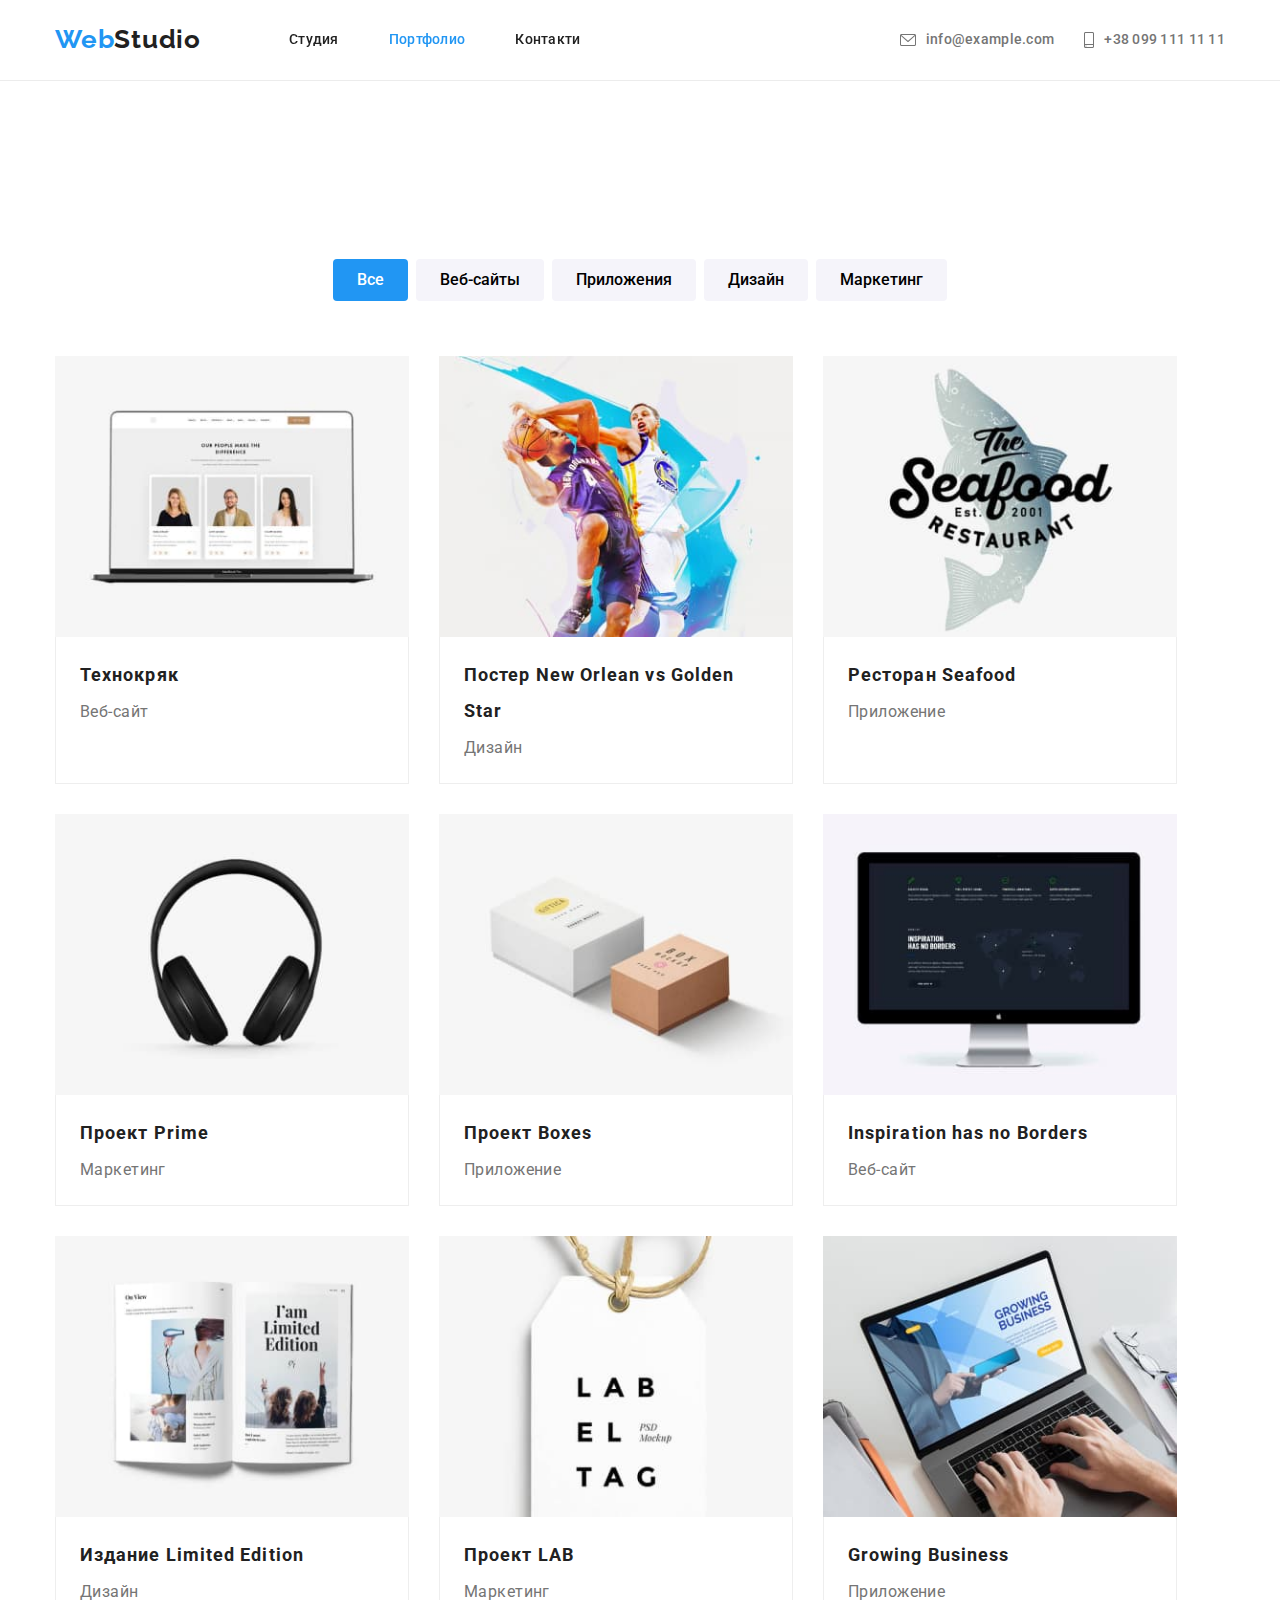
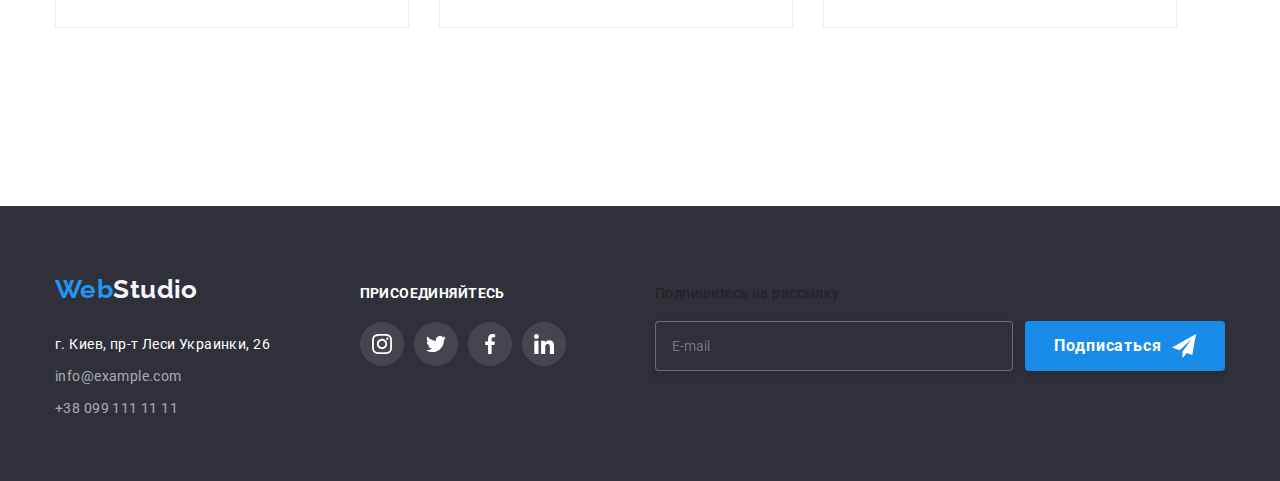
==== portfolio.html @ 640521a0 "ДЗ 8" ====
<!DOCTYPE html>
<html lang="ru">
  <head>
    <meta charset="UTF-8" />
    <meta http-equiv="X-UA-Compatible" content="IE=edge" />
    <meta
      name="viewport"
      content="width=device-width, initial-scale=1.0, maximum-scale=1, minimum-scale=1"
    />
    <link rel="stylesheet" href="./css/modern-normalize.css" />
    <link rel="preconnect" href="https://fonts.googleapis.com" />
    <link rel="preconnect" href="https://fonts.gstatic.com" crossorigin />
    <link
      href="https://fonts.googleapis.com/css2?family=Raleway:wght@700&family=Roboto:wght@400;500;700;900&display=swap"
      rel="stylesheet"
    />
    <link rel="stylesheet" href="./css/main.min.css" />
    <title>WebStudio</title>
  </head>
  <body>
    <header class="header">
      <div class="container">
        <a class="header__logo link" href="./index.html"
          >Web<span class="header__logo-s">Studio</span></a
        >
        <nav class="header__nav">
          <button class="header__btn" data-menu-button>
            <svg class="header__svg" width="40" height="40">
              <use
                class="header__svg-menu"
                href="./images/menu_40px.svg#menu"
              ></use>
              <use
                class="header__svg-close"
                href="./images/close_40px.svg#menu-close"
              ></use>
            </svg>
          </button>
          <div class="header-mobile" data-menu>
            <ul class="header-mobile__list list">
              <li class="header-mobile__item">
                <a class="header-mobile__link a link" href="./index.html"
                  >Студия</a
                >
              </li>
              <li class="header-mobile__item">
                <a
                  class="header-mobile__link a link current"
                  href="./portfolio.html"
                  >Портфолио</a
                >
              </li>
              <li class="header-mobile__item">
                <a class="header-mobile__link a link" href="#">Контакти</a>
              </li>
            </ul>
            <ul class="header-mobile-contact list">
              <li class="header-mobile-contact__tel a">
                <a href="tel:+380961111111"></a>+38 096 111 11 11
              </li>
              <li class="header-mobile-contact__mail a">
                <a href="mailto:info@devstudio.com"></a>info@devstudio.com
              </li>
            </ul>
            <ul class="header-mobile-social_list list">
              <li class="header-mobile-social__item">
                <a class="header-mobile-social__link a" href="">Instagram</a>
              </li>
              <li class="header-mobile-social__item">
                <a class="header-mobile-social__link a" href="">Twitter</a>
              </li>
              <li class="header-mobile-social__item">
                <a class="header-mobile-social__link a" href="">Facebook</a>
              </li>
              <li class="header-mobile-social__item">
                <a class="header-mobile-social__link a" href="">LinkedIn</a>
              </li>
            </ul>
          </div>
          <ul class="header__list list">
            <li>
              <a class="header__item link page-anim a" href="./index.html"
                >Студия</a
              >
            </li>
            <li>
              <a
                class="header__item link a page-anim current"
                href="./portfolio.html"
                >Портфолио</a
              >
            </li>
            <li>
              <a class="header__item link a page-anim" href="#">Контакти</a>
            </li>
          </ul>
        </nav>
        <ul class="header-contact list">
          <li class="header-contact__item">
            <svg class="header-contact__svg" width="16" height="12">
              <use href="./images/envelope.svg#mail"></use>
            </svg>
            <a
              class="header-contact__mail link a"
              href="mailto:info@example.com"
              >info@example.com</a
            >
          </li>
          <li class="header-contact__item">
            <svg class="header-contact__svg" width="10" height="16">
              <use href="./images/smartphone.svg#smart"></use>
            </svg>
            <a class="header-contact__tel link a" href="tel:+380991111111"
              >+38 099 111 11 11</a
            >
          </li>
        </ul>
      </div>
    </header>
    <main>
      <section class="hero">
        <div class="container">
          <div class="portfolio-btn">
            <h1 class="visually-hidden">Потфоліо</h1>
            <ul class="portfolio-btn__list list">
              <li class="portfolio-btn__item">
                <button type="button" class="portfolio-btn__btn current-port">
                  Все
                </button>
              </li>
              <li class="portfolio-btn__item">
                <button type="button" class="portfolio-btn__btn">
                  Веб-сайты
                </button>
              </li>
              <li class="portfolio-btn__item">
                <button type="button" class="portfolio-btn__btn">
                  Приложения
                </button>
              </li>
              <li class="portfolio-btn__item">
                <button type="button" class="portfolio-btn__btn">Дизайн</button>
              </li>
              <li class="portfolio-btn__item">
                <button type="button" class="portfolio-btn__btn">
                  Маркетинг
                </button>
              </li>
            </ul>
          </div>
          <div class="portfolio-card">
            <ul class="portfolio-card__list list">
              <li class="portfolio-card__item">
                <a class="portfolio-card__link a" href="#">
                  <div class="portfolio-card__overlay">
                    <img
                      src="./images/portfolio/img.jpg"
                      alt="Технокряк"
                      width="370"
                    />
                    <p class="portfolio-card__text">
                      Ресурс предлагает комплексные предложения с разным уровнем
                      функционала и сервисов. Все это позволит посетителю
                      получить исчерпывающие сведения о компании или частном
                      лице.
                    </p>
                  </div>
                  <div class="portfolio-card__div">
                    <h2 class="portfolio-card__title">Технокряк</h2>
                    <p class="portfolio-card__parag">Веб-сайт</p>
                  </div>
                </a>
              </li>
              <li class="portfolio-card__item">
                <a class="portfolio-card__link a" href="#">
                  <div class="portfolio-card__overlay">
                    <img
                      src="./images/portfolio/img1.jpg"
                      alt="Постер"
                      width="370"
                    />
                    <p class="portfolio-card__text">
                      Ресурс предлагает комплексные предложения с разным уровнем
                      функционала и сервисов. Все это позволит посетителю
                      получить исчерпывающие сведения о компании или частном
                      лице.
                    </p>
                  </div>
                  <div class="portfolio-card__div">
                    <h2 class="portfolio-card__title">
                      Постер New Orlean vs Golden Star
                    </h2>
                    <p class="portfolio-card__parag">Дизайн</p>
                  </div>
                </a>
              </li>
              <li class="portfolio-card__item">
                <a class="portfolio-card__link a" href="#">
                  <div class="portfolio-card__overlay">
                    <img
                      src="./images/portfolio/img2.jpg"
                      alt="Ресторан"
                      width="370"
                    />
                    <p class="portfolio-card__text">
                      Ресурс предлагает комплексные предложения с разным уровнем
                      функционала и сервисов. Все это позволит посетителю
                      получить исчерпывающие сведения о компании или частном
                      лице.
                    </p>
                  </div>
                  <div class="portfolio-card__div">
                    <h2 class="portfolio-card__title">Ресторан Seafood</h2>
                    <p class="portfolio-card__parag">Приложение</p>
                  </div>
                </a>
              </li>
              <li class="portfolio-card__item">
                <a class="portfolio-card__link a" href="#">
                  <div class="portfolio-card__overlay">
                    <img
                      src="./images/portfolio/img3.jpg"
                      alt="Prime"
                      width="370"
                    />
                    <p class="portfolio-card__text">
                      Ресурс предлагает комплексные предложения с разным уровнем
                      функционала и сервисов. Все это позволит посетителю
                      получить исчерпывающие сведения о компании или частном
                      лице.
                    </p>
                  </div>
                  <div class="portfolio-card__div">
                    <h2 class="portfolio-card__title">Проект Prime</h2>
                    <p class="portfolio-card__parag">Маркетинг</p>
                  </div>
                </a>
              </li>
              <li class="portfolio-card__item">
                <a class="portfolio-card__link a" href="#">
                  <div class="portfolio-card__overlay">
                    <img
                      src="./images/portfolio/img4.jpg"
                      alt="Boxes"
                      width="370"
                    />
                    <p class="portfolio-card__text">
                      Ресурс предлагает комплексные предложения с разным уровнем
                      функционала и сервисов. Все это позволит посетителю
                      получить исчерпывающие сведения о компании или частном
                      лице.
                    </p>
                  </div>
                  <div class="portfolio-card__div">
                    <h2 class="portfolio-card__title">Проект Boxes</h2>
                    <p class="portfolio-card__parag">Приложение</p>
                  </div>
                </a>
              </li>
              <li class="portfolio-card__item">
                <a class="portfolio-card__link a" href="#">
                  <div class="portfolio-card__overlay">
                    <img
                      src="./images/portfolio/img5.jpg"
                      alt="Inspiration"
                      width="370"
                    />
                    <p class="portfolio-card__text">
                      Ресурс предлагает комплексные предложения с разным уровнем
                      функционала и сервисов. Все это позволит посетителю
                      получить исчерпывающие сведения о компании или частном
                      лице.
                    </p>
                  </div>
                  <div class="portfolio-card__div">
                    <h2 class="portfolio-card__title">
                      Inspiration has no Borders
                    </h2>
                    <p class="portfolio-card__parag">Веб-сайт</p>
                  </div>
                </a>
              </li>
              <li class="portfolio-card__item">
                <a class="portfolio-card__link a" href="#">
                  <div class="portfolio-card__overlay">
                    <img
                      src="./images/portfolio/img6.jpg"
                      alt="Издание"
                      width="370"
                    />
                    <p class="portfolio-card__text">
                      Ресурс предлагает комплексные предложения с разным уровнем
                      функционала и сервисов. Все это позволит посетителю
                      получить исчерпывающие сведения о компании или частном
                      лице.
                    </p>
                  </div>
                  <div class="portfolio-card__div">
                    <h2 class="portfolio-card__title">
                      Издание Limited Edition
                    </h2>
                    <p class="portfolio-card__parag">Дизайн</p>
                  </div>
                </a>
              </li>
              <li class="portfolio-card__item">
                <a class="portfolio-card__link a" href="#">
                  <div class="portfolio-card__overlay">
                    <img
                      src="./images/portfolio/img7.jpg"
                      alt="LAB"
                      width="370"
                    />
                    <p class="portfolio-card__text">
                      Ресурс предлагает комплексные предложения с разным уровнем
                      функционала и сервисов. Все это позволит посетителю
                      получить исчерпывающие сведения о компании или частном
                      лице.
                    </p>
                  </div>
                  <div class="portfolio-card__div">
                    <h2 class="portfolio-card__title">Проект LAB</h2>
                    <p class="portfolio-card__parag">Маркетинг</p>
                  </div>
                </a>
              </li>
              <li class="portfolio-card__item">
                <a class="portfolio-card__link a" href="#">
                  <div class="portfolio-card__overlay">
                    <img
                      src="./images/portfolio/img8.jpg"
                      alt="Business"
                      width="370"
                    />
                    <p class="portfolio-card__text">
                      Ресурс предлагает комплексные предложения с разным уровнем
                      функционала и сервисов. Все это позволит посетителю
                      получить исчерпывающие сведения о компании или частном
                      лице.
                    </p>
                  </div>
                  <div class="portfolio-card__div">
                    <h2 class="portfolio-card__title">Growing Business</h2>
                    <p class="portfolio-card__parag">Приложение</p>
                  </div>
                </a>
              </li>
            </ul>
          </div>
        </div>
      </section>
    </main>
    <footer class="footer">
      <div class="container footer-con">
        <div class="footer__div">
          <a class="footer__logo link" href="#"
            >Web<span class="footer__logo-s">Studio</span></a
          >
          <address class="footer__address">
            <ul class="footer__list list">
              <li class="footer__item">
                <p class="footer__text">г. Киев, пр-т Леси Украинки, 26</p>
              </li>
              <li class="footer__item">
                <a class="footer__real link" href="mailto:info@example.com"
                  >info@example.com</a
                >
              </li>
              <li class="footer__item">
                <a class="footer__real link" href="tel:+380991111111"
                  >+38 099 111 11 11</a
                >
              </li>
            </ul>
          </address>
        </div>
        <div class="footer-div">
          <p class="footer-div__title">присоединяйтесь</p>
          <ul class="footer-div__list list">
            <li class="footer-div__item">
              <a class="footer-div__link" href="">
                <svg class="footer-svg" width="20" height="20">
                  <use href="./images/instagram.svg#instagram"></use>
                </svg>
              </a>
            </li>
            <li class="footer-div__item">
              <a class="footer-div__link" href="">
                <svg class="footer-div__svg" width="20" height="20">
                  <use href="./images/twitter.svg#twitter"></use>
                </svg>
              </a>
            </li>
            <li class="footer-div__item">
              <a class="footer-div__link" href="">
                <svg class="footer-div__svg" width="20" height="20">
                  <use href="./images/facebook.svg#facebook"></use>
                </svg>
              </a>
            </li>
            <li class="footer-div__item">
              <a class="footer-div__link" href="">
                <svg class="footer-div__svg" width="20" height="20">
                  <use href="./images/linkedin.svg#linkedin"></use>
                </svg>
              </a>
            </li>
          </ul>
        </div>
        <form class="footer-form">
          <p>Подпишитесь на рассылку</p>
          <div class="footer__form">
            <label class="footer-form__label">
              <input
                class="footer-form__input"
                type="email"
                placeholder="E-mail"
              />
            </label>
            <button type="submit" class="footer-form__btn">Подписаться</button>
          </div>
        </form>
      </div>
    </footer>
    <script src="./js/mobile-menu.js"></script>
  </body>
</html>
---- css/main.min.css ----
body{font-family:"Roboto",sans-serif;color:var(--general-color);font-size:14px;letter-spacing:.03em;padding:0px}img{display:block;max-width:100%;height:auto}p,h1,h2,h3,h4,h5,h6{margin:0}ul,ol{margin:0;padding-left:0}.container{padding-left:15px;padding-right:15px;margin:0 auto;box-sizing:border-box}@media screen and (min-width: 480px){.container{width:480px}}@media screen and (min-width: 768px){.container{width:768px}}@media screen and (min-width: 1200px){.container{width:1200px}}.link{text-decoration:none}.list{list-style-type:none}.a{text-decoration:none;color:var(--general-color)}.visually-hidden{position:absolute;width:1px;height:1px;margin:-1px;border:0;padding:0;white-space:nowrap;clip-path:inset(100%);clip:rect(0 0 0 0);overflow:hidden}.header{border-bottom:1px solid #ececec}.header .container{display:flex;align-items:center}.header__list{display:flex;font-weight:500;line-height:1.14;letter-spacing:.02em;margin-left:93px}@media screen and (min-width: 768px){.header__list{margin-left:88px}}.header__logo{font-family:"Raleway";font-style:normal;font-weight:700;font-size:26px;line-height:1.076;letter-spacing:.03em;color:var(--hover-color);padding:16px 0 16px 0}@media screen and (min-width: 480px){.header__logo{padding:16px 0 16px 0}}@media screen and (min-width: 768px){.header__logo{padding:24px 0px 25px 0;line-height:1.19}}.header__logo-s{color:var(--general-color)}.header__item{display:none;position:relative;font-weight:500;line-height:1.14;letter-spacing:.02em;padding:32px 0 32px 0;margin-right:50px;transition:color 250ms cubic-bezier(0.4, 0, 0.2, 1)}.header__item:hover{color:var(--hover-color)}.header__item:focus{color:var(--hover-color)}@media screen and (min-width: 768px){.header__item{display:inherit}}.current{color:var(--hover-color)}@media screen and (min-with: 768px){.current::before{content:"";height:4px;width:100%;background-color:var(--hover-color);border-radius:4px;position:absolute;bottom:-3px}}.page-anim::before{content:"";height:4px;width:100%;background-color:var(--hover-color);border-radius:4px;position:absolute;bottom:-3px;opacity:0;transition:opacity 250ms cubic-bezier(0.4, 0, 0.2, 1)}.page-anim::before:hover::before{opacity:1}.header-contact{display:flex;margin-left:auto;display:none}@media screen and (min-width: 768px){.header-contact{flex-wrap:wrap;flex-direction:column;display:inherit}}@media screen and (min-width: 1200px){.header-contact{flex-wrap:inherit;flex-direction:inherit}}.header-contact .header-contact__mail,.header-contact .header-contact__tel{font-weight:500;line-height:1.14;letter-spacing:.02em;color:var(--address-color);transition:color 250ms cubic-bezier(0.4, 0, 0.2, 1)}@media screen and (min-width: 768px){.header-contact .header-contact__mail,.header-contact .header-contact__tel{padding:5px 0 5px 0;margin-right:0}}@media screen and (min-width: 1200px){.header-contact .header-contact__mail,.header-contact .header-contact__tel{padding:32px 0 32px 0;margin-right:30px}}.header-contact__item{display:flex;align-items:center;justify-content:center}.header-contact__item .header-contact__svg{transition:fill 250ms cubic-bezier(0.4, 0, 0.2, 1);margin-right:10px;fill:#757575}.header-contact__item .header-contact__tel{margin-right:0}.header-contact__item:hover .header-contact__svg{fill:var(--hover-color)}.header-contact__item:hover .header-contact__tel{color:var(--hover-color)}.header-contact__item:hover .header-contact__mail{color:var(--hover-color)}.header__btn{display:none}.header__btn:hover .header__svg,.header__btn:focus .header__svg{fill:#2196f3}.header__btn .header__svg{fill:#000}.header__btn .header__svg-close{display:none}@media screen and (max-width: 480px),(max-width: 767px){.header__btn{display:inherit;width:40px;height:40px;margin:0;padding:0;margin-left:auto;border:none;background-color:rgba(0,0,0,0);position:absolute;top:10px;right:15px;z-index:1}}.header-mobile{position:fixed;top:0;left:0;opacity:0;width:100%;height:100%;pointer-events:none}.header__btn.is-open{z-index:2;position:fixed}.header__btn.is-open .header__svg-menu{display:none}.header__btn.is-open .header__svg-close{display:inherit;position:absolute;top:0;right:0}.header-mobile.is-open{width:100%;max-height:100%;background-color:#fff;opacity:1;pointer-events:all;z-index:1}.header-mobile__list{margin:48px 0 0 40px}.header-mobile__item{margin-bottom:32px}.header-mobile__link{font-weight:500;font-size:40px;line-height:47px;text-align:center;letter-spacing:.02em}.header-mobile__link:hover{color:#2196f3}.header-mobile-contact{margin-top:302px;font-weight:500;font-size:34px;line-height:40px;letter-spacing:.02em;margin-left:40px}.header-mobile-contact__tel{margin-bottom:32px;color:#2196f3}.header-mobile-contact__mail{font-size:24px;line-height:28px;letter-spacing:.02em;color:#757575}.header-mobile-social_list{display:flex;flex-wrap:wrap;margin:64px 0 48px 40px}.header-mobile-social_list .header-mobile-social__item{font-size:18px;line-height:1.22;letter-spacing:.02em}.header-mobile-social_list .header-mobile-social__item:last-child .header-mobile-social__link:after{border:none}.header-mobile-social__link{color:#2196f3;margin-right:10px;padding:10px 0 10px 0}.header-mobile-social__link:after{content:"";height:22px;margin-left:10px;border:1px solid rgba(33,33,33,.2);transform:rotate(90deg)}.hero{background:var(--work-color)}@media screen and (min-width: 768px){.hero{padding:118px 0px}}@media screen and (min-width: 1200px){.hero{max-width:1600px}}.hero-sec{margin-bottom:60px;max-width:480px;height:400px;text-align:center;background-position:center;background-size:cover;background-repeat:no-repeat;margin-left:auto;margin-right:auto;background-image:linear-gradient(to right, rgba(47, 48, 58, 0.4), rgba(47, 48, 58, 0.4)),url("../images/Header_mobile.jpg")}@media screen and (min-width: 480px){.hero-sec{background-image:linear-gradient(to right, rgba(47, 48, 58, 0.4), rgba(47, 48, 58, 0.4)),url("../images/Header_mobile.jpg");max-width:480px}}@media screen and (min-width: 768px){.hero-sec{background-image:linear-gradient(to right, rgba(47, 48, 58, 0.4), rgba(47, 48, 58, 0.4)),url("../images/Header_table.jpg");max-width:768px}}@media screen and (min-width: 1200px){.hero-sec{max-width:1600px;height:600px;background-image:linear-gradient(to right, rgba(47, 48, 58, 0.4), rgba(47, 48, 58, 0.4)),url(../../images/ImgOverlay.jpg)}}@media screen and (min-width: 1200px)and (min-device-pixel-ratio: 2),screen and (min-width: 1200px)and (-webkit-min-device-pixel-ratio: 2),screen and (min-width: 1200px)and (min-resolution: 192dpi),screen and (min-width: 1200px)and (min-resolution: 2dppx){.hero-sec{background-image:linear-gradient(to right, rgba(47, 48, 58, 0.4), rgba(47, 48, 58, 0.4)),url(../../images/hero-img-desktop@2x.jpg)}}.hero-three{padding-top:0}.hero__title{padding-top:118px;margin-bottom:30px;margin-left:auto;margin-right:auto;color:#fff;font-weight:900;font-size:26px;line-height:1.61;text-transform:uppercase;letter-spacing:.06em;text-align:center}@media screen and (min-width: 768px){.hero__title{width:360px}}@media screen and (min-width: 1200px){.hero__title{width:696px;font-size:44px;line-height:1.36}}.hero__btn{background:var(--hover-color);box-shadow:0px 4px 4px rgba(0,0,0,.15);border-radius:4px;color:var(--background-color);cursor:pointer;font-family:inherit;font-weight:700;font-size:16px;line-height:1.87;letter-spacing:.06em;box-shadow:0px 4px 4px rgba(0,0,0,.15);border-radius:4px;padding:10px 32px;border-color:rgba(0,0,0,0);transition:background-color 250ms cubic-bezier(0.4, 0, 0.2, 1)}.hero__btn:hover{background-color:var(--main-btn-backgroung-color)}.hero__btn:focus{background-color:var(--main-btn-backgroung-color)}.benefits{margin-bottom:60px}.benefits__list{display:flex;flex-wrap:wrap;gap:30px}@media screen and (min-width: 1200px){.benefits__list{flex-wrap:nowrap}}.benefits__list .benefits__svg{background-color:#f5f4fa;display:flex;justify-content:center;align-items:center;height:120px;margin-bottom:30px}.benefits__list .benefits__title{color:var(--general-color);font-weight:700;font-size:14px;line-height:1.14;text-transform:uppercase;margin-bottom:10px}.benefits__list .benefits__text{line-height:1.71;color:var(--address-color)}@media screen and (min-width: 768px){.benefits__item{width:calc((100% - 30px)/2)}}.team-back{background:var(--background-color);padding-bottom:60px}.team__title{font-weight:700;font-size:36px;line-height:1.16;padding-top:60px;margin-bottom:30px;text-align:center}.team__list{display:flex;flex-wrap:wrap;gap:30px}@media screen and (min-width: 1200px){.team__list{flex-wrap:nowrap}}.team__item{width:100%;background-color:var(--work-color);box-shadow:0px 1px 3px rgba(0,0,0,.12),0px 1px 1px rgba(0,0,0,.14),0px 2px 1px rgba(0,0,0,.2);border-radius:0px 0px 4px 4px}.team__item img{width:450px}@media screen and (min-width: 768px){.team__item{width:calc((100% - 30px)/2)}.team__item img{width:354px}}@media screen and (min-width: 1200px){.team__item img{width:270px}}.team-div__title{font-weight:500;font-size:16px;line-height:1.18;color:var(--general-color);margin-bottom:10px;text-align:center;padding-top:20px}.team-div__text{font-size:16px;line-height:1.18;color:var(--address-color);text-align:center}.team-div__social{display:flex;justify-content:center;margin-top:16px;padding-bottom:24px}.team-div__link{width:44px;height:44px;border-radius:50%;display:flex;align-items:center;justify-content:center;transition:background-color 250ms cubic-bezier(0.4, 0, 0.2, 1)}.team-div__link:hover{background-color:var(--hover-color)}.team-div__link:focus{background-color:var(--hover-color)}.team__item:last-child{margin-bottom:0}.team-div__svg{transition:fill 250ms cubic-bezier(0.4, 0, 0.2, 1);fill:#afb1b8}.team-div__link:hover .team-div__svg,.team-div__link:focus .team-div__svg{fill:var(--work-color)}.clients__title{font-weight:700;font-size:36px;line-height:1.16;margin-bottom:30px;text-align:center;margin-top:60px}.client__list{display:flex;flex-wrap:wrap;gap:30px;justify-content:center;margin-bottom:60px}@media screen and (min-width: 1200px){.client__list{flex-wrap:nowrap;width:1170px;margin:0 auto;margin-bottom:94px}}.clients__link{height:100%;border:1px solid #afb1b8;box-sizing:border-box;border-radius:4px;display:flex;justify-content:center;align-items:center;transition:border-color 250ms cubic-bezier(0.4, 0, 0.2, 1)}.clients__link:hover{border-color:var(--hover-color)}.clients__item{height:92px;width:calc((100% - 60px)/2)}@media screen and (min-width: 480px){.clients__item{width:calc((100% - 60px)/2)}}@media screen and (min-width: 768px){.clients__item{width:calc((100% - 90px)/3)}}.clients__svg{align-content:center;max-width:106px;max-height:60px;transition:fill 250ms cubic-bezier(0.4, 0, 0.2, 1);fill:#afb1b8}.clients__link:hover .clients__svg{fill:var(--hover-color)}.footer{background:var(--main-background-color);padding:60px 0 0 0}.footer-con{display:flex;flex-wrap:wrap;flex-direction:column;justify-content:center;align-items:center}@media screen and (min-width: 768px){.footer-con{flex-direction:row;justify-content:space-around}}@media screen and (min-width: 1200px){.footer-con{justify-content:space-between;align-items:baseline}}.footer__div{text-align:center}@media screen and (min-width: 1200px){.footer__div{text-align:start}}.footer__logo{font-family:"Raleway";font-weight:700;font-size:26px;line-height:1.82;color:var(--hover-color)}.footer__logo .footer__logo-s{color:var(--background-color)}.footer-div__list{display:flex;margin-bottom:60px;justify-content:center}.footer-div__item+.footer-div__item{margin-left:10px}.footer-div__link{width:44px;height:44px;background-color:rgba(255,255,255,.1);border-radius:50%;display:flex;justify-content:center;align-items:center;fill:#fff;transition:background-color 250ms cubic-bezier(0.4, 0, 0.2, 1)}.footer-div__link:hover{background-color:var(--hover-color)}.footer-div__link:focus{background-color:var(--hover-color)}.footer-div__title{font-family:inherit;font-style:normal;font-weight:700;line-height:1.14;text-transform:uppercase;color:var(--work-color);margin-bottom:20px;text-align:center}@media screen and (min-width: 1200px){.footer-div__title{text-align:start}}.footer__address{margin-top:20px}.footer__list{margin-bottom:60px}@media screen and (min-width: 768px){.footer__list{text-align:center}}@media screen and (min-width: 1200px){.footer__list{text-align:start}}.footer__item{margin-bottom:8px}.footer__item:last-child{margin-bottom:0}.footer__text{font-style:normal;line-height:1.71;color:var(--work-color)}.footer__real{font-style:normal;line-height:1.71;color:rgba(255,255,255,.6)}.footer__form{display:flex;flex-direction:column;text-align:center;align-items:center}@media screen and (min-width: 480px){.footer__form{margin-bottom:60px}}@media screen and (min-width: 768px){.footer__form{width:450px}}@media screen and (min-width: 1200px){.footer__form{width:570px;display:flex;margin-left:auto;flex-direction:row}}.footer__title{font-weight:700;font-size:14px;line-height:16px;letter-spacing:.03em;text-transform:uppercase;color:#fff;text-align:center}@media screen and (min-width: 1200px){.footer__title{text-align:start}}.footer-form__input{width:100%;height:50px;border:1px solid rgba(255,255,255,.3);filter:drop-shadow(0px 4px 4px rgba(0, 0, 0, 0.15));border-radius:4px;margin-top:20px;background-color:var(--main-background-color);padding-left:16px;color:var(--work-color);margin-bottom:20px}@media screen and (min-width: 480px){.footer-form__input{width:450px}}@media screen and (min-width: 768px){.footer-form__input{width:450px}}@media screen and (min-width: 1200px){.footer-form__input{width:358px;margin-right:12px}}.footer-form__btn{box-shadow:0px 4px 4px rgba(0,0,0,.15);width:200px;height:50px;font-family:inherit;font-style:normal;background-color:var(--main-btn-backgroung-color);color:var(--work-color);font-weight:700;font-size:16px;line-height:1.88;align-items:center;letter-spacing:.06em;border-radius:4px;border-color:rgba(0,0,0,0);cursor:pointer;display:flex;align-items:center;justify-content:center}.footer-form__btn::after{content:"";float:right;width:24px;height:24px;background-image:url(../images/icon-send.svg);margin-left:10px}.portfolio-btn__list{display:flex;flex-wrap:wrap}@media screen and (min-width: 768px){.portfolio-btn__list{justify-content:center}}.portfolio-btn{margin-top:60px}.portfolio-btn__item{margin-right:8px;margin-bottom:15px}.portfolio-btn__item:last-child{margin:0}.portfolio-btn__btn{font-family:inherit;font-style:normal;font-weight:500;font-size:16px;line-height:1.6;text-align:center;background-color:var(--background-color);cursor:pointer;padding:6px 22px;border-radius:4px;border-color:rgba(0,0,0,0);transition:background-color 250ms cubic-bezier(0.4, 0, 0.2, 1),color 250ms cubic-bezier(0.4, 0, 0.2, 1),box-shadow 250ms cubic-bezier(0.4, 0, 0.2, 1)}.portfolio-btn__btn:hover{background-color:var(--hover-color);color:var(--background-color);box-shadow:0px 3px 1px rgba(0,0,0,.1),0px 1px 2px rgba(0,0,0,.08),0px 2px 2px rgba(0,0,0,.12)}.portfolio-btn__btn:focus{background-color:var(--hover-color);color:var(--background-color);box-shadow:0px 3px 1px rgba(0,0,0,.1),0px 1px 2px rgba(0,0,0,.08),0px 2px 2px rgba(0,0,0,.12)}.current-port{background:var(--hover-color);color:var(--work-color)}.portfolio-card__list{display:flex;flex-wrap:wrap;flex-grow:1;gap:30px;margin-top:40px;margin-bottom:60px}.portfolio-card__item:hover .portfolio-card__text{transform:translateY(0)}.portfolio-card__div{border-left:1px solid #eee;border-bottom:1px solid #eee;border-right:1px solid #eee;padding:20px 24px;display:flex;flex-direction:column;flex-grow:1}@media screen and (min-width: 768px){.portfolio-card__div{width:354px}}.portfolio-card__link{display:flex;flex-direction:column;height:100%;transition-property:box-shadow;transition-duration:250ms;transition-timing-function:cubic-bezier(0.4, 0, 0.2, 1)}.portfolio-card__link:hover{box-shadow:0px 1px 1px rgba(0,0,0,.12),0px 4px 4px rgba(0,0,0,.06),1px 4px 6px rgba(0,0,0,.16)}.portfolio-card__title{font-weight:700;font-size:18px;line-height:2;letter-spacing:.06em;margin-bottom:4px}.portfolio-card__parag{font-weight:400;font-size:16px;line-height:1.87;color:var(--address-color)}.portfolio-card__overlay{position:relative;overflow:hidden;width:450px}.portfolio-card__overlay img{width:450px}@media screen and (min-width: 768px){.portfolio-card__overlay{width:354px}}.portfolio-card__text{position:absolute;bottom:-1px;left:0;background-color:rgba(33,150,243,.9);transition-property:transform;transition-duration:250ms;transition-timing-function:cubic-bezier(0.4, 0, 0.2, 1);transform:translateY(100%);width:100%;height:100%;padding:63px 24px;font-weight:400;font-size:18px;line-height:1.56;letter-spacing:.03em;color:#fff}:root{--general-color: #212121;--work-color: #ffffff;--hover-color: #2196f3;--background-color: #f5f4fa;--address-color: #757575;--main-background-color: #2f303a;--main-btn-backgroung-color: #188ce8;--typical-margin: 30px}.backdrop{position:fixed;top:0;left:0;width:100%;height:100%;background-color:rgba(0,0,0,.2);opacity:1;transition:opacity 250ms cubic-bezier(0.4, 0, 0.2, 1);z-index:1}.backdrop.is-hidden{opacity:0;pointer-events:none}.modal{position:absolute;top:50%;left:50%;width:450px;height:609px;background-color:var(--work-color);transform:translate(-50%, -50%);box-shadow:0px 1px 3px rgba(0,0,0,.12),0px 1px 1px rgba(0,0,0,.14),0px 2px 1px rgba(0,0,0,.2);border-radius:4px;padding:40px}.modal .modal__btn{position:absolute;display:flex;justify-content:center;align-items:center;top:8px;right:8px;width:30px;height:30px;border:1px solid rgba(0,0,0,.1);border-radius:50%;background-color:var(--work-color);cursor:pointer}.modal-form{display:flex;flex-direction:column;text-align:initial;margin:0 auto}.modal-form .modal-form__title{font-weight:700;font-size:20px;line-height:23px;text-align:center;letter-spacing:.03em;margin-bottom:12px;color:#212121}.modal-form .modal-form__field{position:relative;display:flex;flex-direction:column-reverse;margin-bottom:10px}.modal-form .modal-form__label{margin-bottom:4px;font-weight:400;font-size:12px;line-height:1.16;letter-spacing:.01em;color:#757575}.modal-form__input{border:1px solid rgba(33,33,33,.2);box-sizing:border-box;border-radius:4px;height:40px;padding-left:42px;transition:border 250ms cubic-bezier(0.4, 0, 0.2, 1)}.modal-form__input:focus{border-color:#188ce8;outline:none}.modal-form__input:focus~.modal-form__svg{fill:var(--hover-color)}.modal-form__textarea{resize:none;border:1px solid rgba(33,33,33,.2);box-sizing:border-box;border-radius:4px;width:100%;height:120px;padding:12px 16px;margin-top:4px;transition:border 250ms cubic-bezier(0.4, 0, 0.2, 1)}.modal-form__textarea:focus{border-color:#188ce8;outline:none}.modal-form__comment{font-weight:400;font-size:12px;line-height:1.16;letter-spacing:.01em;color:#757575}.modal-form__label textarea::placeholder{font-weight:400;font-size:12px;line-height:1.16;letter-spacing:.01em;color:var(--address-color);padding:12px 16px}.modal-checkbox{position:relative;font-weight:400;font-size:14px;line-height:1.71;letter-spacing:.03em;color:#757575;margin-top:20px;margin-bottom:30px;display:flex;justify-content:center;align-items:center}.modal-checkbox input[type=checkbox]{margin-right:7px}.modal-form__btn{background:var(--hover-color);border-radius:4px;color:var(--background-color);cursor:pointer;font-family:inherit;font-style:normal;font-weight:700;font-size:16px;line-height:1.87;letter-spacing:.06em;border-color:rgba(0,0,0,0);width:200px;height:50px;margin-right:auto;margin-left:auto;transition:background-color 250ms cubic-bezier(0.4, 0, 0.2, 1),box-shadow 250ms cubic-bezier(0.4, 0, 0.2, 1)}.modal-form__btn:hover{background-color:#188ce8;box-shadow:0px 4px 4px rgba(0,0,0,.15)}.modal-form__btn:focus{background-color:#188ce8;box-shadow:0px 4px 4px rgba(0,0,0,.15)}.modal-form__svg{position:absolute;top:50%;left:12px;transition:fill 250ms cubic-bezier(0.4, 0, 0.2, 1)}.modal-checkbox__svg{position:absolute;top:50%;left:1px;opacity:1;width:16px;height:15px;transform:translateY(-50%)}.modal-checkbox__label{font-weight:400;font-size:12px;line-height:14px;margin-left:24px;text-align:center}.modal-checkbox__label .modal-checkbox__checkbox{appearance:none;position:absolute}.modal-checkbox__label .modal-checkbox__license{color:#2196f3}.modal-checkbox__label .modal-checkbox__svgcheck{position:absolute;opacity:0}.modal__btn-close{fill:#000;transition:fill 250ms cubic-bezier(0.4, 0, 0.2, 1)}.modal__btn:hover .modal__btn-close{fill:var(--hover-color)}.modal-checkbox__checkbox:checked~.checkbox-svg{position:absolute;opacity:0}.modal-checkbox__checkbox:checked~.modal-checkbox__svgcheck{position:absolute;top:50%;left:1px;opacity:1;width:16px;height:15px;transform:translateY(-50%)}.work{display:none}@media screen and (min-width: 1200px){.work{display:initial}}.work__title{font-weight:700;font-size:36px;line-height:1.16;text-align:center;margin-bottom:50px}.work__list{display:flex;margin-bottom:94px}.work__item{position:relative;margin-right:var(--typical-margin)}.work__item:last-child{margin-right:0}.work__text{position:absolute;bottom:0;left:0;width:370px;height:70px;background-color:rgba(47,48,58,.8);color:var(--work-color);display:flex;justify-content:center;align-items:center;font-weight:700;line-height:1.14;text-transform:uppercase}/*# sourceMappingURL=main.min.css.map */
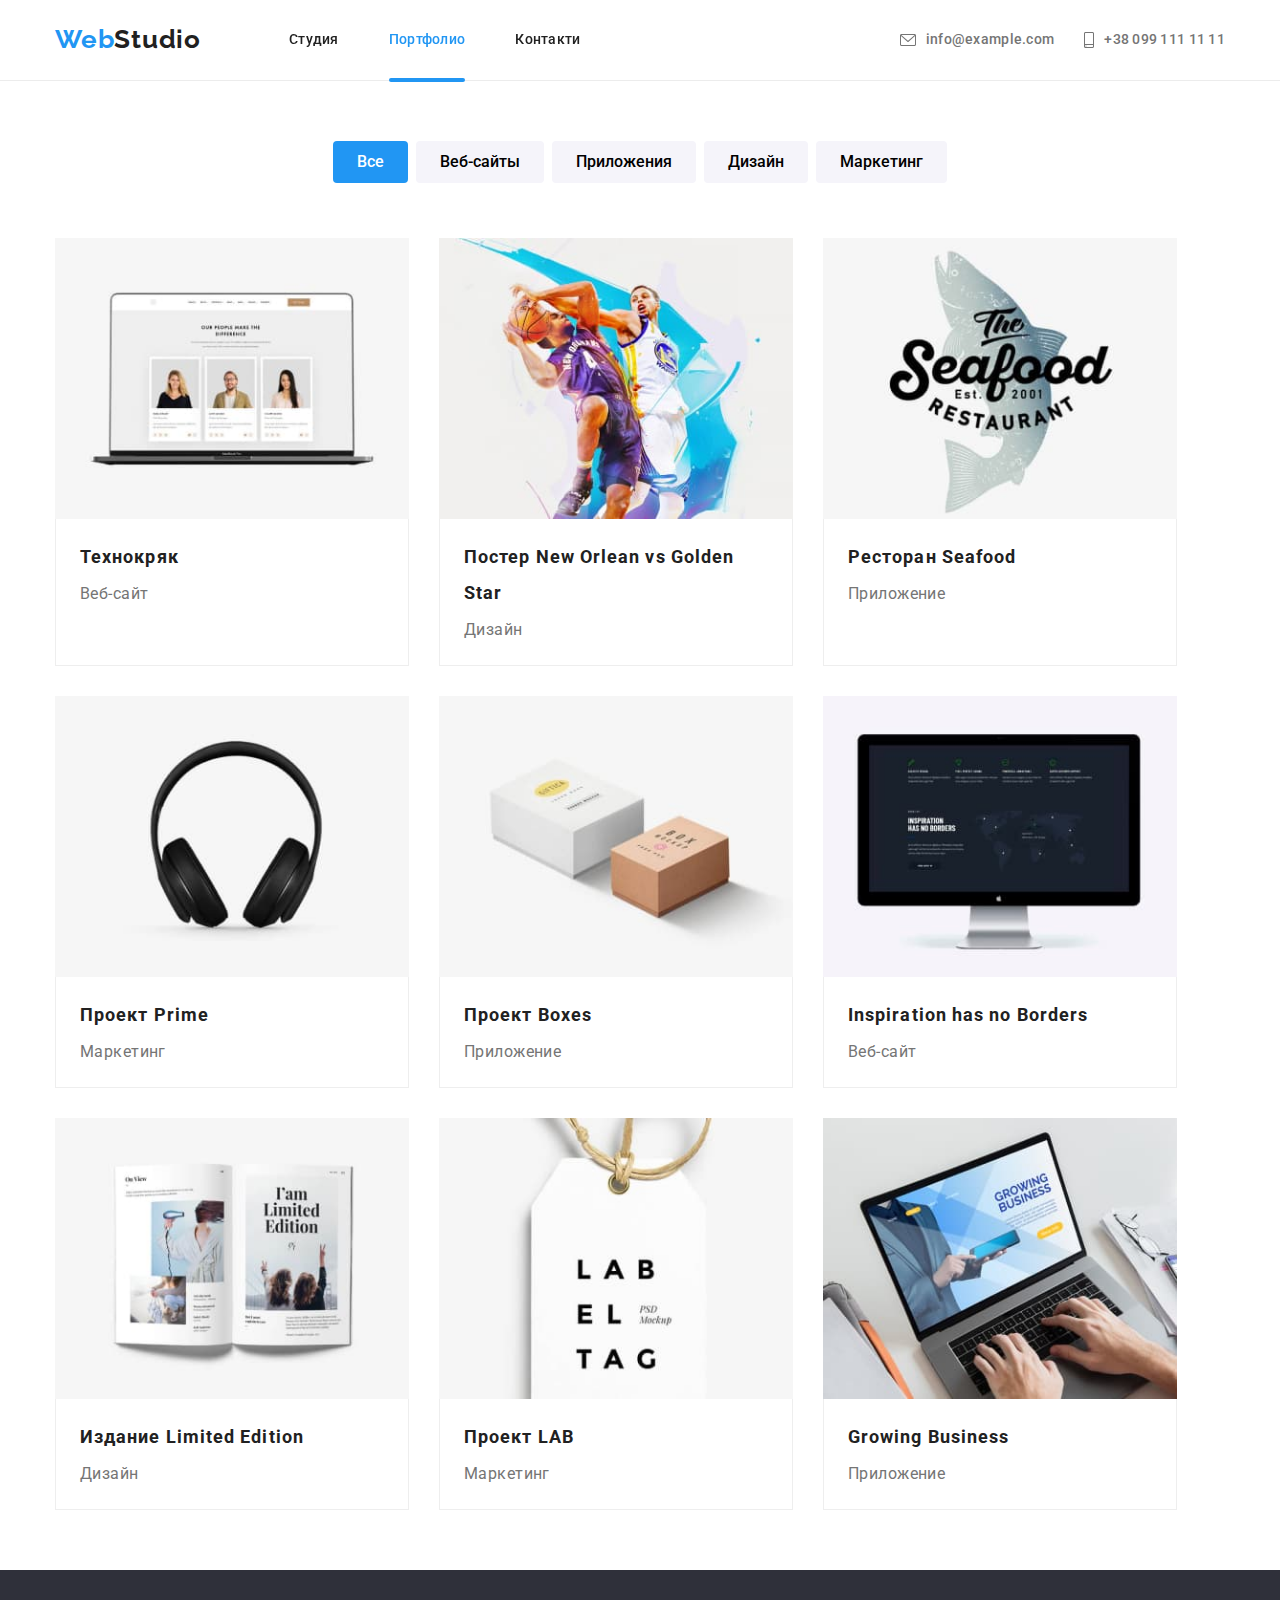
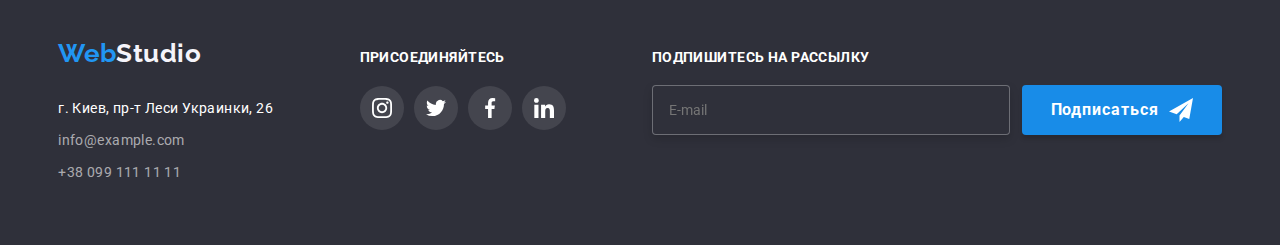
==== commit cfe04620: "commit" ====
--- a/portfolio.html
+++ b/portfolio.html
@@ -85,7 +85,7 @@
             </li>
             <li>
               <a
-                class="header__item link a page-anim current"
+                class="header__item link a current"
                 href="./portfolio.html"
                 >Портфолио</a
               >
@@ -408,7 +408,7 @@
           </ul>
         </div>
         <form class="footer-form">
-          <p>Подпишитесь на рассылку</p>
+          <p class="footer__title">Подпишитесь на рассылку</p>
           <div class="footer__form">
             <label class="footer-form__label">
               <input
--- a/css/main.min.css
+++ b/css/main.min.css
@@ -1 +1 @@
-body{font-family:"Roboto",sans-serif;color:var(--general-color);font-size:14px;letter-spacing:.03em;padding:0px}img{display:block;max-width:100%;height:auto}p,h1,h2,h3,h4,h5,h6{margin:0}ul,ol{margin:0;padding-left:0}.container{padding-left:15px;padding-right:15px;margin:0 auto;box-sizing:border-box}@media screen and (min-width: 480px){.container{width:480px}}@media screen and (min-width: 768px){.container{width:768px}}@media screen and (min-width: 1200px){.container{width:1200px}}.link{text-decoration:none}.list{list-style-type:none}.a{text-decoration:none;color:var(--general-color)}.visually-hidden{position:absolute;width:1px;height:1px;margin:-1px;border:0;padding:0;white-space:nowrap;clip-path:inset(100%);clip:rect(0 0 0 0);overflow:hidden}.header{border-bottom:1px solid #ececec}.header .container{display:flex;align-items:center}.header__list{display:flex;font-weight:500;line-height:1.14;letter-spacing:.02em;margin-left:93px}@media screen and (min-width: 768px){.header__list{margin-left:88px}}.header__logo{font-family:"Raleway";font-style:normal;font-weight:700;font-size:26px;line-height:1.076;letter-spacing:.03em;color:var(--hover-color);padding:16px 0 16px 0}@media screen and (min-width: 480px){.header__logo{padding:16px 0 16px 0}}@media screen and (min-width: 768px){.header__logo{padding:24px 0px 25px 0;line-height:1.19}}.header__logo-s{color:var(--general-color)}.header__item{display:none;position:relative;font-weight:500;line-height:1.14;letter-spacing:.02em;padding:32px 0 32px 0;margin-right:50px;transition:color 250ms cubic-bezier(0.4, 0, 0.2, 1)}.header__item:hover{color:var(--hover-color)}.header__item:focus{color:var(--hover-color)}@media screen and (min-width: 768px){.header__item{display:inherit}}.current{color:var(--hover-color)}@media screen and (min-with: 768px){.current::before{content:"";height:4px;width:100%;background-color:var(--hover-color);border-radius:4px;position:absolute;bottom:-3px}}.page-anim::before{content:"";height:4px;width:100%;background-color:var(--hover-color);border-radius:4px;position:absolute;bottom:-3px;opacity:0;transition:opacity 250ms cubic-bezier(0.4, 0, 0.2, 1)}.page-anim::before:hover::before{opacity:1}.header-contact{display:flex;margin-left:auto;display:none}@media screen and (min-width: 768px){.header-contact{flex-wrap:wrap;flex-direction:column;display:inherit}}@media screen and (min-width: 1200px){.header-contact{flex-wrap:inherit;flex-direction:inherit}}.header-contact .header-contact__mail,.header-contact .header-contact__tel{font-weight:500;line-height:1.14;letter-spacing:.02em;color:var(--address-color);transition:color 250ms cubic-bezier(0.4, 0, 0.2, 1)}@media screen and (min-width: 768px){.header-contact .header-contact__mail,.header-contact .header-contact__tel{padding:5px 0 5px 0;margin-right:0}}@media screen and (min-width: 1200px){.header-contact .header-contact__mail,.header-contact .header-contact__tel{padding:32px 0 32px 0;margin-right:30px}}.header-contact__item{display:flex;align-items:center;justify-content:center}.header-contact__item .header-contact__svg{transition:fill 250ms cubic-bezier(0.4, 0, 0.2, 1);margin-right:10px;fill:#757575}.header-contact__item .header-contact__tel{margin-right:0}.header-contact__item:hover .header-contact__svg{fill:var(--hover-color)}.header-contact__item:hover .header-contact__tel{color:var(--hover-color)}.header-contact__item:hover .header-contact__mail{color:var(--hover-color)}.header__btn{display:none}.header__btn:hover .header__svg,.header__btn:focus .header__svg{fill:#2196f3}.header__btn .header__svg{fill:#000}.header__btn .header__svg-close{display:none}@media screen and (max-width: 480px),(max-width: 767px){.header__btn{display:inherit;width:40px;height:40px;margin:0;padding:0;margin-left:auto;border:none;background-color:rgba(0,0,0,0);position:absolute;top:10px;right:15px;z-index:1}}.header-mobile{position:fixed;top:0;left:0;opacity:0;width:100%;height:100%;pointer-events:none}.header__btn.is-open{z-index:2;position:fixed}.header__btn.is-open .header__svg-menu{display:none}.header__btn.is-open .header__svg-close{display:inherit;position:absolute;top:0;right:0}.header-mobile.is-open{width:100%;max-height:100%;background-color:#fff;opacity:1;pointer-events:all;z-index:1}.header-mobile__list{margin:48px 0 0 40px}.header-mobile__item{margin-bottom:32px}.header-mobile__link{font-weight:500;font-size:40px;line-height:47px;text-align:center;letter-spacing:.02em}.header-mobile__link:hover{color:#2196f3}.header-mobile-contact{margin-top:302px;font-weight:500;font-size:34px;line-height:40px;letter-spacing:.02em;margin-left:40px}.header-mobile-contact__tel{margin-bottom:32px;color:#2196f3}.header-mobile-contact__mail{font-size:24px;line-height:28px;letter-spacing:.02em;color:#757575}.header-mobile-social_list{display:flex;flex-wrap:wrap;margin:64px 0 48px 40px}.header-mobile-social_list .header-mobile-social__item{font-size:18px;line-height:1.22;letter-spacing:.02em}.header-mobile-social_list .header-mobile-social__item:last-child .header-mobile-social__link:after{border:none}.header-mobile-social__link{color:#2196f3;margin-right:10px;padding:10px 0 10px 0}.header-mobile-social__link:after{content:"";height:22px;margin-left:10px;border:1px solid rgba(33,33,33,.2);transform:rotate(90deg)}.hero{background:var(--work-color)}@media screen and (min-width: 768px){.hero{padding:118px 0px}}@media screen and (min-width: 1200px){.hero{max-width:1600px}}.hero-sec{margin-bottom:60px;max-width:480px;height:400px;text-align:center;background-position:center;background-size:cover;background-repeat:no-repeat;margin-left:auto;margin-right:auto;background-image:linear-gradient(to right, rgba(47, 48, 58, 0.4), rgba(47, 48, 58, 0.4)),url("../images/Header_mobile.jpg")}@media screen and (min-width: 480px){.hero-sec{background-image:linear-gradient(to right, rgba(47, 48, 58, 0.4), rgba(47, 48, 58, 0.4)),url("../images/Header_mobile.jpg");max-width:480px}}@media screen and (min-width: 768px){.hero-sec{background-image:linear-gradient(to right, rgba(47, 48, 58, 0.4), rgba(47, 48, 58, 0.4)),url("../images/Header_table.jpg");max-width:768px}}@media screen and (min-width: 1200px){.hero-sec{max-width:1600px;height:600px;background-image:linear-gradient(to right, rgba(47, 48, 58, 0.4), rgba(47, 48, 58, 0.4)),url(../../images/ImgOverlay.jpg)}}@media screen and (min-width: 1200px)and (min-device-pixel-ratio: 2),screen and (min-width: 1200px)and (-webkit-min-device-pixel-ratio: 2),screen and (min-width: 1200px)and (min-resolution: 192dpi),screen and (min-width: 1200px)and (min-resolution: 2dppx){.hero-sec{background-image:linear-gradient(to right, rgba(47, 48, 58, 0.4), rgba(47, 48, 58, 0.4)),url(../../images/hero-img-desktop@2x.jpg)}}.hero-three{padding-top:0}.hero__title{padding-top:118px;margin-bottom:30px;margin-left:auto;margin-right:auto;color:#fff;font-weight:900;font-size:26px;line-height:1.61;text-transform:uppercase;letter-spacing:.06em;text-align:center}@media screen and (min-width: 768px){.hero__title{width:360px}}@media screen and (min-width: 1200px){.hero__title{width:696px;font-size:44px;line-height:1.36}}.hero__btn{background:var(--hover-color);box-shadow:0px 4px 4px rgba(0,0,0,.15);border-radius:4px;color:var(--background-color);cursor:pointer;font-family:inherit;font-weight:700;font-size:16px;line-height:1.87;letter-spacing:.06em;box-shadow:0px 4px 4px rgba(0,0,0,.15);border-radius:4px;padding:10px 32px;border-color:rgba(0,0,0,0);transition:background-color 250ms cubic-bezier(0.4, 0, 0.2, 1)}.hero__btn:hover{background-color:var(--main-btn-backgroung-color)}.hero__btn:focus{background-color:var(--main-btn-backgroung-color)}.benefits{margin-bottom:60px}.benefits__list{display:flex;flex-wrap:wrap;gap:30px}@media screen and (min-width: 1200px){.benefits__list{flex-wrap:nowrap}}.benefits__list .benefits__svg{background-color:#f5f4fa;display:flex;justify-content:center;align-items:center;height:120px;margin-bottom:30px}.benefits__list .benefits__title{color:var(--general-color);font-weight:700;font-size:14px;line-height:1.14;text-transform:uppercase;margin-bottom:10px}.benefits__list .benefits__text{line-height:1.71;color:var(--address-color)}@media screen and (min-width: 768px){.benefits__item{width:calc((100% - 30px)/2)}}.team-back{background:var(--background-color);padding-bottom:60px}.team__title{font-weight:700;font-size:36px;line-height:1.16;padding-top:60px;margin-bottom:30px;text-align:center}.team__list{display:flex;flex-wrap:wrap;gap:30px}@media screen and (min-width: 1200px){.team__list{flex-wrap:nowrap}}.team__item{width:100%;background-color:var(--work-color);box-shadow:0px 1px 3px rgba(0,0,0,.12),0px 1px 1px rgba(0,0,0,.14),0px 2px 1px rgba(0,0,0,.2);border-radius:0px 0px 4px 4px}.team__item img{width:450px}@media screen and (min-width: 768px){.team__item{width:calc((100% - 30px)/2)}.team__item img{width:354px}}@media screen and (min-width: 1200px){.team__item img{width:270px}}.team-div__title{font-weight:500;font-size:16px;line-height:1.18;color:var(--general-color);margin-bottom:10px;text-align:center;padding-top:20px}.team-div__text{font-size:16px;line-height:1.18;color:var(--address-color);text-align:center}.team-div__social{display:flex;justify-content:center;margin-top:16px;padding-bottom:24px}.team-div__link{width:44px;height:44px;border-radius:50%;display:flex;align-items:center;justify-content:center;transition:background-color 250ms cubic-bezier(0.4, 0, 0.2, 1)}.team-div__link:hover{background-color:var(--hover-color)}.team-div__link:focus{background-color:var(--hover-color)}.team__item:last-child{margin-bottom:0}.team-div__svg{transition:fill 250ms cubic-bezier(0.4, 0, 0.2, 1);fill:#afb1b8}.team-div__link:hover .team-div__svg,.team-div__link:focus .team-div__svg{fill:var(--work-color)}.clients__title{font-weight:700;font-size:36px;line-height:1.16;margin-bottom:30px;text-align:center;margin-top:60px}.client__list{display:flex;flex-wrap:wrap;gap:30px;justify-content:center;margin-bottom:60px}@media screen and (min-width: 1200px){.client__list{flex-wrap:nowrap;width:1170px;margin:0 auto;margin-bottom:94px}}.clients__link{height:100%;border:1px solid #afb1b8;box-sizing:border-box;border-radius:4px;display:flex;justify-content:center;align-items:center;transition:border-color 250ms cubic-bezier(0.4, 0, 0.2, 1)}.clients__link:hover{border-color:var(--hover-color)}.clients__item{height:92px;width:calc((100% - 60px)/2)}@media screen and (min-width: 480px){.clients__item{width:calc((100% - 60px)/2)}}@media screen and (min-width: 768px){.clients__item{width:calc((100% - 90px)/3)}}.clients__svg{align-content:center;max-width:106px;max-height:60px;transition:fill 250ms cubic-bezier(0.4, 0, 0.2, 1);fill:#afb1b8}.clients__link:hover .clients__svg{fill:var(--hover-color)}.footer{background:var(--main-background-color);padding:60px 0 0 0}.footer-con{display:flex;flex-wrap:wrap;flex-direction:column;justify-content:center;align-items:center}@media screen and (min-width: 768px){.footer-con{flex-direction:row;justify-content:space-around}}@media screen and (min-width: 1200px){.footer-con{justify-content:space-between;align-items:baseline}}.footer__div{text-align:center}@media screen and (min-width: 1200px){.footer__div{text-align:start}}.footer__logo{font-family:"Raleway";font-weight:700;font-size:26px;line-height:1.82;color:var(--hover-color)}.footer__logo .footer__logo-s{color:var(--background-color)}.footer-div__list{display:flex;margin-bottom:60px;justify-content:center}.footer-div__item+.footer-div__item{margin-left:10px}.footer-div__link{width:44px;height:44px;background-color:rgba(255,255,255,.1);border-radius:50%;display:flex;justify-content:center;align-items:center;fill:#fff;transition:background-color 250ms cubic-bezier(0.4, 0, 0.2, 1)}.footer-div__link:hover{background-color:var(--hover-color)}.footer-div__link:focus{background-color:var(--hover-color)}.footer-div__title{font-family:inherit;font-style:normal;font-weight:700;line-height:1.14;text-transform:uppercase;color:var(--work-color);margin-bottom:20px;text-align:center}@media screen and (min-width: 1200px){.footer-div__title{text-align:start}}.footer__address{margin-top:20px}.footer__list{margin-bottom:60px}@media screen and (min-width: 768px){.footer__list{text-align:center}}@media screen and (min-width: 1200px){.footer__list{text-align:start}}.footer__item{margin-bottom:8px}.footer__item:last-child{margin-bottom:0}.footer__text{font-style:normal;line-height:1.71;color:var(--work-color)}.footer__real{font-style:normal;line-height:1.71;color:rgba(255,255,255,.6)}.footer__form{display:flex;flex-direction:column;text-align:center;align-items:center}@media screen and (min-width: 480px){.footer__form{margin-bottom:60px}}@media screen and (min-width: 768px){.footer__form{width:450px}}@media screen and (min-width: 1200px){.footer__form{width:570px;display:flex;margin-left:auto;flex-direction:row}}.footer__title{font-weight:700;font-size:14px;line-height:16px;letter-spacing:.03em;text-transform:uppercase;color:#fff;text-align:center}@media screen and (min-width: 1200px){.footer__title{text-align:start}}.footer-form__input{width:100%;height:50px;border:1px solid rgba(255,255,255,.3);filter:drop-shadow(0px 4px 4px rgba(0, 0, 0, 0.15));border-radius:4px;margin-top:20px;background-color:var(--main-background-color);padding-left:16px;color:var(--work-color);margin-bottom:20px}@media screen and (min-width: 480px){.footer-form__input{width:450px}}@media screen and (min-width: 768px){.footer-form__input{width:450px}}@media screen and (min-width: 1200px){.footer-form__input{width:358px;margin-right:12px}}.footer-form__btn{box-shadow:0px 4px 4px rgba(0,0,0,.15);width:200px;height:50px;font-family:inherit;font-style:normal;background-color:var(--main-btn-backgroung-color);color:var(--work-color);font-weight:700;font-size:16px;line-height:1.88;align-items:center;letter-spacing:.06em;border-radius:4px;border-color:rgba(0,0,0,0);cursor:pointer;display:flex;align-items:center;justify-content:center}.footer-form__btn::after{content:"";float:right;width:24px;height:24px;background-image:url(../images/icon-send.svg);margin-left:10px}.portfolio-btn__list{display:flex;flex-wrap:wrap}@media screen and (min-width: 768px){.portfolio-btn__list{justify-content:center}}.portfolio-btn{margin-top:60px}.portfolio-btn__item{margin-right:8px;margin-bottom:15px}.portfolio-btn__item:last-child{margin:0}.portfolio-btn__btn{font-family:inherit;font-style:normal;font-weight:500;font-size:16px;line-height:1.6;text-align:center;background-color:var(--background-color);cursor:pointer;padding:6px 22px;border-radius:4px;border-color:rgba(0,0,0,0);transition:background-color 250ms cubic-bezier(0.4, 0, 0.2, 1),color 250ms cubic-bezier(0.4, 0, 0.2, 1),box-shadow 250ms cubic-bezier(0.4, 0, 0.2, 1)}.portfolio-btn__btn:hover{background-color:var(--hover-color);color:var(--background-color);box-shadow:0px 3px 1px rgba(0,0,0,.1),0px 1px 2px rgba(0,0,0,.08),0px 2px 2px rgba(0,0,0,.12)}.portfolio-btn__btn:focus{background-color:var(--hover-color);color:var(--background-color);box-shadow:0px 3px 1px rgba(0,0,0,.1),0px 1px 2px rgba(0,0,0,.08),0px 2px 2px rgba(0,0,0,.12)}.current-port{background:var(--hover-color);color:var(--work-color)}.portfolio-card__list{display:flex;flex-wrap:wrap;flex-grow:1;gap:30px;margin-top:40px;margin-bottom:60px}.portfolio-card__item:hover .portfolio-card__text{transform:translateY(0)}.portfolio-card__div{border-left:1px solid #eee;border-bottom:1px solid #eee;border-right:1px solid #eee;padding:20px 24px;display:flex;flex-direction:column;flex-grow:1}@media screen and (min-width: 768px){.portfolio-card__div{width:354px}}.portfolio-card__link{display:flex;flex-direction:column;height:100%;transition-property:box-shadow;transition-duration:250ms;transition-timing-function:cubic-bezier(0.4, 0, 0.2, 1)}.portfolio-card__link:hover{box-shadow:0px 1px 1px rgba(0,0,0,.12),0px 4px 4px rgba(0,0,0,.06),1px 4px 6px rgba(0,0,0,.16)}.portfolio-card__title{font-weight:700;font-size:18px;line-height:2;letter-spacing:.06em;margin-bottom:4px}.portfolio-card__parag{font-weight:400;font-size:16px;line-height:1.87;color:var(--address-color)}.portfolio-card__overlay{position:relative;overflow:hidden;width:450px}.portfolio-card__overlay img{width:450px}@media screen and (min-width: 768px){.portfolio-card__overlay{width:354px}}.portfolio-card__text{position:absolute;bottom:-1px;left:0;background-color:rgba(33,150,243,.9);transition-property:transform;transition-duration:250ms;transition-timing-function:cubic-bezier(0.4, 0, 0.2, 1);transform:translateY(100%);width:100%;height:100%;padding:63px 24px;font-weight:400;font-size:18px;line-height:1.56;letter-spacing:.03em;color:#fff}:root{--general-color: #212121;--work-color: #ffffff;--hover-color: #2196f3;--background-color: #f5f4fa;--address-color: #757575;--main-background-color: #2f303a;--main-btn-backgroung-color: #188ce8;--typical-margin: 30px}.backdrop{position:fixed;top:0;left:0;width:100%;height:100%;background-color:rgba(0,0,0,.2);opacity:1;transition:opacity 250ms cubic-bezier(0.4, 0, 0.2, 1);z-index:1}.backdrop.is-hidden{opacity:0;pointer-events:none}.modal{position:absolute;top:50%;left:50%;width:450px;height:609px;background-color:var(--work-color);transform:translate(-50%, -50%);box-shadow:0px 1px 3px rgba(0,0,0,.12),0px 1px 1px rgba(0,0,0,.14),0px 2px 1px rgba(0,0,0,.2);border-radius:4px;padding:40px}.modal .modal__btn{position:absolute;display:flex;justify-content:center;align-items:center;top:8px;right:8px;width:30px;height:30px;border:1px solid rgba(0,0,0,.1);border-radius:50%;background-color:var(--work-color);cursor:pointer}.modal-form{display:flex;flex-direction:column;text-align:initial;margin:0 auto}.modal-form .modal-form__title{font-weight:700;font-size:20px;line-height:23px;text-align:center;letter-spacing:.03em;margin-bottom:12px;color:#212121}.modal-form .modal-form__field{position:relative;display:flex;flex-direction:column-reverse;margin-bottom:10px}.modal-form .modal-form__label{margin-bottom:4px;font-weight:400;font-size:12px;line-height:1.16;letter-spacing:.01em;color:#757575}.modal-form__input{border:1px solid rgba(33,33,33,.2);box-sizing:border-box;border-radius:4px;height:40px;padding-left:42px;transition:border 250ms cubic-bezier(0.4, 0, 0.2, 1)}.modal-form__input:focus{border-color:#188ce8;outline:none}.modal-form__input:focus~.modal-form__svg{fill:var(--hover-color)}.modal-form__textarea{resize:none;border:1px solid rgba(33,33,33,.2);box-sizing:border-box;border-radius:4px;width:100%;height:120px;padding:12px 16px;margin-top:4px;transition:border 250ms cubic-bezier(0.4, 0, 0.2, 1)}.modal-form__textarea:focus{border-color:#188ce8;outline:none}.modal-form__comment{font-weight:400;font-size:12px;line-height:1.16;letter-spacing:.01em;color:#757575}.modal-form__label textarea::placeholder{font-weight:400;font-size:12px;line-height:1.16;letter-spacing:.01em;color:var(--address-color);padding:12px 16px}.modal-checkbox{position:relative;font-weight:400;font-size:14px;line-height:1.71;letter-spacing:.03em;color:#757575;margin-top:20px;margin-bottom:30px;display:flex;justify-content:center;align-items:center}.modal-checkbox input[type=checkbox]{margin-right:7px}.modal-form__btn{background:var(--hover-color);border-radius:4px;color:var(--background-color);cursor:pointer;font-family:inherit;font-style:normal;font-weight:700;font-size:16px;line-height:1.87;letter-spacing:.06em;border-color:rgba(0,0,0,0);width:200px;height:50px;margin-right:auto;margin-left:auto;transition:background-color 250ms cubic-bezier(0.4, 0, 0.2, 1),box-shadow 250ms cubic-bezier(0.4, 0, 0.2, 1)}.modal-form__btn:hover{background-color:#188ce8;box-shadow:0px 4px 4px rgba(0,0,0,.15)}.modal-form__btn:focus{background-color:#188ce8;box-shadow:0px 4px 4px rgba(0,0,0,.15)}.modal-form__svg{position:absolute;top:50%;left:12px;transition:fill 250ms cubic-bezier(0.4, 0, 0.2, 1)}.modal-checkbox__svg{position:absolute;top:50%;left:1px;opacity:1;width:16px;height:15px;transform:translateY(-50%)}.modal-checkbox__label{font-weight:400;font-size:12px;line-height:14px;margin-left:24px;text-align:center}.modal-checkbox__label .modal-checkbox__checkbox{appearance:none;position:absolute}.modal-checkbox__label .modal-checkbox__license{color:#2196f3}.modal-checkbox__label .modal-checkbox__svgcheck{position:absolute;opacity:0}.modal__btn-close{fill:#000;transition:fill 250ms cubic-bezier(0.4, 0, 0.2, 1)}.modal__btn:hover .modal__btn-close{fill:var(--hover-color)}.modal-checkbox__checkbox:checked~.checkbox-svg{position:absolute;opacity:0}.modal-checkbox__checkbox:checked~.modal-checkbox__svgcheck{position:absolute;top:50%;left:1px;opacity:1;width:16px;height:15px;transform:translateY(-50%)}.work{display:none}@media screen and (min-width: 1200px){.work{display:initial}}.work__title{font-weight:700;font-size:36px;line-height:1.16;text-align:center;margin-bottom:50px}.work__list{display:flex;margin-bottom:94px}.work__item{position:relative;margin-right:var(--typical-margin)}.work__item:last-child{margin-right:0}.work__text{position:absolute;bottom:0;left:0;width:370px;height:70px;background-color:rgba(47,48,58,.8);color:var(--work-color);display:flex;justify-content:center;align-items:center;font-weight:700;line-height:1.14;text-transform:uppercase}/*# sourceMappingURL=main.min.css.map */+body{font-family:"Roboto",sans-serif;color:var(--general-color);font-size:14px;letter-spacing:.03em;padding:0px}img{display:block;max-width:100%;height:auto}p,h1,h2,h3,h4,h5,h6{margin:0}ul,ol{margin:0;padding-left:0}.container{padding-left:15px;padding-right:15px;margin:0 auto;box-sizing:border-box}@media screen and (min-width: 480px){.container{width:480px}}@media screen and (min-width: 768px){.container{width:768px}}@media screen and (min-width: 1200px){.container{width:1200px}}.link{text-decoration:none}.list{list-style-type:none}.a{text-decoration:none;color:var(--general-color)}.visually-hidden{position:absolute;width:1px;height:1px;margin:-1px;border:0;padding:0;white-space:nowrap;clip-path:inset(100%);clip:rect(0 0 0 0);overflow:hidden}.header{border-bottom:1px solid #ececec}.header .container{display:flex;align-items:center}.header__list{display:flex;font-weight:500;line-height:1.14;letter-spacing:.02em;margin-left:93px}@media screen and (min-width: 768px){.header__list{margin-left:88px}}.header__logo{font-family:"Raleway";font-style:normal;font-weight:700;font-size:26px;line-height:1.076;letter-spacing:.03em;color:var(--hover-color);padding:16px 0 16px 0}@media screen and (min-width: 480px){.header__logo{padding:16px 0 16px 0}}@media screen and (min-width: 768px){.header__logo{padding:24px 0px 25px 0;line-height:1.19}}.header__logo-s{color:var(--general-color)}.header__item{display:none;position:relative;font-weight:500;line-height:1.14;letter-spacing:.02em;padding:32px 0 32px 0;margin-right:50px;transition:color 250ms cubic-bezier(0.4, 0, 0.2, 1)}.header__item:hover{color:var(--hover-color)}.header__item:focus{color:var(--hover-color)}@media screen and (min-width: 768px){.header__item{display:inherit}}.current{color:var(--hover-color)}@media screen and (min-width: 768px){.current::before{content:"";height:4px;width:100%;background-color:var(--hover-color);border-radius:4px;position:absolute;bottom:-2px}}.page-anim::before{content:"";height:4px;width:100%;background-color:var(--hover-color);border-radius:4px;position:absolute;bottom:-3px;opacity:0;transition:opacity 250ms cubic-bezier(0.4, 0, 0.2, 1)}.page-anim::before:hover::before{opacity:1}.header-contact{display:flex;margin-left:auto;display:none}@media screen and (min-width: 768px){.header-contact{flex-wrap:wrap;flex-direction:column;display:inherit}}@media screen and (min-width: 1200px){.header-contact{flex-wrap:inherit;flex-direction:inherit}}.header-contact .header-contact__mail,.header-contact .header-contact__tel{font-weight:500;line-height:1.14;letter-spacing:.02em;color:var(--address-color);transition:color 250ms cubic-bezier(0.4, 0, 0.2, 1)}@media screen and (min-width: 768px){.header-contact .header-contact__mail,.header-contact .header-contact__tel{padding:5px 0 5px 0;margin-right:0}}@media screen and (min-width: 1200px){.header-contact .header-contact__mail,.header-contact .header-contact__tel{padding:32px 0 32px 0;margin-right:30px}}.header-contact__item{display:flex;align-items:center;justify-content:center}.header-contact__item .header-contact__svg{transition:fill 250ms cubic-bezier(0.4, 0, 0.2, 1);margin-right:10px;fill:#757575}.header-contact__item .header-contact__tel{margin-right:0}.header-contact__item:hover .header-contact__svg{fill:var(--hover-color)}.header-contact__item:hover .header-contact__tel{color:var(--hover-color)}.header-contact__item:hover .header-contact__mail{color:var(--hover-color)}.header__btn{display:none}.header__btn:hover .header__svg,.header__btn:focus .header__svg{fill:#2196f3}.header__btn .header__svg{fill:#000}.header__btn .header__svg-close{display:none}@media screen and (max-width: 480px),(max-width: 767px){.header__btn{display:inherit;width:40px;height:40px;margin:0;padding:0;margin-left:auto;border:none;background-color:rgba(0,0,0,0);position:absolute;top:10px;right:15px;z-index:1}}.header-mobile{position:fixed;top:0;left:0;opacity:0;width:100%;height:100%;pointer-events:none}.header__btn.is-open{z-index:2;position:fixed}.header__btn.is-open .header__svg-menu{display:none}.header__btn.is-open .header__svg-close{display:inherit;position:absolute;top:0;right:0}.header-mobile.is-open{width:100%;max-height:100%;background-color:#fff;opacity:1;pointer-events:all;z-index:1}.header-mobile__list{margin:48px 0 0 40px}.header-mobile__item{margin-bottom:32px}.header-mobile__link{font-weight:500;font-size:40px;line-height:47px;text-align:center;letter-spacing:.02em}.header-mobile__link:hover{color:#2196f3}.header-mobile-contact{margin-top:302px;font-weight:500;font-size:34px;line-height:40px;letter-spacing:.02em;margin-left:40px}.header-mobile-contact__tel{margin-bottom:32px;color:#2196f3}.header-mobile-contact__mail{font-size:24px;line-height:28px;letter-spacing:.02em;color:#757575}.header-mobile-social_list{display:flex;flex-wrap:wrap;margin:64px 0 48px 40px}.header-mobile-social_list .header-mobile-social__item{font-size:18px;line-height:1.22;letter-spacing:.02em}.header-mobile-social_list .header-mobile-social__item:last-child .header-mobile-social__link:after{border:none}.header-mobile-social__link{color:#2196f3;margin-right:10px;padding:10px 0 10px 0}.header-mobile-social__link:after{content:"";height:22px;margin-left:10px;border:1px solid rgba(33,33,33,.2);transform:rotate(90deg)}.hero{background:var(--work-color)}@media screen and (min-width: 1200px){.hero{margin:0 auto}}.hero-sec{margin-bottom:60px;max-width:480px;height:400px;text-align:center;background-position:center;background-size:cover;background-repeat:no-repeat;margin-left:auto;margin-right:auto;background-image:linear-gradient(to right, rgba(47, 48, 58, 0.4), rgba(47, 48, 58, 0.4)),url("../images/Header_mobile.jpg")}@media screen and (min-width: 480px){.hero-sec{background-image:linear-gradient(to right, rgba(47, 48, 58, 0.4), rgba(47, 48, 58, 0.4)),url("../images/Header_mobile.jpg");max-width:480px}}@media screen and (min-width: 768px){.hero-sec{background-image:linear-gradient(to right, rgba(47, 48, 58, 0.4), rgba(47, 48, 58, 0.4)),url("../images/Header_table.jpg");max-width:768px}}@media screen and (min-width: 1200px){.hero-sec{max-width:1600px;height:600px;background-image:linear-gradient(to right, rgba(47, 48, 58, 0.4), rgba(47, 48, 58, 0.4)),url(../../images/ImgOverlay.jpg)}}@media screen and (min-width: 1200px)and (min-device-pixel-ratio: 2),screen and (min-width: 1200px)and (-webkit-min-device-pixel-ratio: 2),screen and (min-width: 1200px)and (min-resolution: 192dpi),screen and (min-width: 1200px)and (min-resolution: 2dppx){.hero-sec{background-image:linear-gradient(to right, rgba(47, 48, 58, 0.4), rgba(47, 48, 58, 0.4)),url(../../images/hero-img-desktop@2x.jpg)}}.hero-three{padding-top:0}.hero__title{margin-bottom:30px;margin-left:auto;margin-right:auto;color:#fff;font-weight:900;font-size:26px;line-height:1.61;text-transform:uppercase;letter-spacing:.06em;text-align:center}@media screen and (min-width: 480px){.hero__title{padding-top:118px}}@media screen and (min-width: 768px){.hero__title{width:360px}}@media screen and (min-width: 1200px){.hero__title{width:696px;font-size:44px;line-height:1.36;padding-top:200px}}.hero__btn{background:var(--hover-color);box-shadow:0px 4px 4px rgba(0,0,0,.15);border-radius:4px;color:var(--background-color);cursor:pointer;font-family:inherit;font-weight:700;font-size:16px;line-height:1.87;letter-spacing:.06em;box-shadow:0px 4px 4px rgba(0,0,0,.15);border-radius:4px;padding:10px 32px;border-color:rgba(0,0,0,0);transition:background-color 250ms cubic-bezier(0.4, 0, 0.2, 1)}.hero__btn:hover{background-color:var(--main-btn-backgroung-color)}.hero__btn:focus{background-color:var(--main-btn-backgroung-color)}.benefits{margin-bottom:60px}.benefits__list{display:flex;flex-wrap:wrap;gap:30px}@media screen and (min-width: 1200px){.benefits__list{flex-wrap:nowrap}}.benefits__list .benefits__svg{background-color:#f5f4fa;display:flex;justify-content:center;align-items:center;height:120px;margin-bottom:30px}.benefits__list .benefits__title{color:var(--general-color);font-weight:700;font-size:14px;line-height:1.14;text-transform:uppercase;margin-bottom:10px}.benefits__list .benefits__text{line-height:1.71;color:var(--address-color)}@media screen and (min-width: 768px){.benefits__item{width:calc((100% - 30px)/2)}}.team-back{background:var(--background-color);padding-bottom:60px}.team__title{font-weight:700;font-size:36px;line-height:1.16;padding-top:60px;margin-bottom:30px;text-align:center}.team__list{display:flex;flex-wrap:wrap;gap:30px}@media screen and (min-width: 1200px){.team__list{flex-wrap:nowrap}}.team__item{width:100%;background-color:var(--work-color);box-shadow:0px 1px 3px rgba(0,0,0,.12),0px 1px 1px rgba(0,0,0,.14),0px 2px 1px rgba(0,0,0,.2);border-radius:0px 0px 4px 4px}.team__item img{width:450px}@media screen and (min-width: 768px){.team__item{width:calc((100% - 30px)/2)}.team__item img{width:354px}}@media screen and (min-width: 1200px){.team__item img{width:270px}}.team-div__title{font-weight:500;font-size:16px;line-height:1.18;color:var(--general-color);margin-bottom:10px;text-align:center;padding-top:20px}.team-div__text{font-size:16px;line-height:1.18;color:var(--address-color);text-align:center}.team-div__social{display:flex;justify-content:center;margin-top:16px;padding-bottom:24px}.team-div__link{width:44px;height:44px;border-radius:50%;display:flex;align-items:center;justify-content:center;transition:background-color 250ms cubic-bezier(0.4, 0, 0.2, 1)}.team-div__link:hover{background-color:var(--hover-color)}.team-div__link:focus{background-color:var(--hover-color)}.team__item:last-child{margin-bottom:0}.team-div__svg{transition:fill 250ms cubic-bezier(0.4, 0, 0.2, 1);fill:#afb1b8}.team-div__link:hover .team-div__svg,.team-div__link:focus .team-div__svg{fill:var(--work-color)}.clients__title{font-weight:700;font-size:36px;line-height:1.16;margin-bottom:30px;text-align:center;margin-top:60px}.client__list{display:flex;flex-wrap:wrap;gap:30px;justify-content:center;margin-bottom:60px}@media screen and (min-width: 1200px){.client__list{flex-wrap:nowrap;width:1170px;margin:0 auto;margin-bottom:94px}}.clients__link{height:100%;border:1px solid #afb1b8;box-sizing:border-box;border-radius:4px;display:flex;justify-content:center;align-items:center;transition:border-color 250ms cubic-bezier(0.4, 0, 0.2, 1)}.clients__link:hover{border-color:var(--hover-color)}.clients__item{height:92px;width:calc((100% - 60px)/2)}@media screen and (min-width: 480px){.clients__item{width:calc((100% - 60px)/2)}}@media screen and (min-width: 768px){.clients__item{width:calc((100% - 90px)/3)}}.clients__svg{align-content:center;max-width:106px;max-height:60px;transition:fill 250ms cubic-bezier(0.4, 0, 0.2, 1);fill:#afb1b8}.clients__link:hover .clients__svg{fill:var(--hover-color)}.footer{background:var(--main-background-color);padding:60px 0 0 0}.footer-con{display:flex;flex-wrap:wrap;flex-direction:column;justify-content:center;align-items:center}@media screen and (min-width: 480px){.footer-con{width:100%}}@media screen and (min-width: 768px){.footer-con{flex-direction:row;justify-content:space-around}}@media screen and (min-width: 1200px){.footer-con{align-items:baseline}}.footer__div{text-align:center}@media screen and (min-width: 1200px){.footer__div{text-align:start}}.footer__logo{font-family:"Raleway";font-weight:700;font-size:26px;line-height:1.82;color:var(--hover-color)}.footer__logo .footer__logo-s{color:var(--background-color)}.footer-div__list{display:flex;margin-bottom:60px;justify-content:center}.footer-div__item+.footer-div__item{margin-left:10px}.footer-div__link{width:44px;height:44px;background-color:rgba(255,255,255,.1);border-radius:50%;display:flex;justify-content:center;align-items:center;fill:#fff;transition:background-color 250ms cubic-bezier(0.4, 0, 0.2, 1)}.footer-div__link:hover{background-color:var(--hover-color)}.footer-div__link:focus{background-color:var(--hover-color)}.footer-div__title{font-family:inherit;font-style:normal;font-weight:700;line-height:1.14;text-transform:uppercase;color:var(--work-color);margin-bottom:20px;text-align:center}@media screen and (min-width: 1200px){.footer-div__title{text-align:start}}.footer__address{margin-top:20px}.footer__list{margin-bottom:60px}@media screen and (min-width: 768px){.footer__list{text-align:center}}@media screen and (min-width: 1200px){.footer__list{text-align:start}}.footer__item{margin-bottom:8px}.footer__item:last-child{margin-bottom:0}.footer__text{font-style:normal;line-height:1.71;color:var(--work-color)}.footer__real{font-style:normal;line-height:1.71;color:rgba(255,255,255,.6)}.footer__form{display:flex;flex-direction:column;text-align:center;align-items:center}@media screen and (min-width: 480px){.footer__form{margin-bottom:60px}}@media screen and (min-width: 768px){.footer__form{width:450px}}@media screen and (min-width: 1200px){.footer__form{width:570px;display:flex;margin-left:auto;flex-direction:row}}.footer__title{font-weight:700;font-size:14px;line-height:16px;letter-spacing:.03em;text-transform:uppercase;color:#fff;text-align:center}@media screen and (min-width: 1200px){.footer__title{text-align:start}}.footer-form__input{width:auto;height:50px;border:1px solid rgba(255,255,255,.3);filter:drop-shadow(0px 4px 4px rgba(0, 0, 0, 0.15));border-radius:4px;margin-top:20px;background-color:var(--main-background-color);padding-left:16px;color:var(--work-color);margin-bottom:20px}@media screen and (min-width: 480px){.footer-form__input{width:450px}}@media screen and (min-width: 768px){.footer-form__input{width:450px}}@media screen and (min-width: 1200px){.footer-form__input{width:358px;margin-right:12px}}.footer-form__btn{box-shadow:0px 4px 4px rgba(0,0,0,.15);width:200px;height:50px;font-family:inherit;font-style:normal;background-color:var(--main-btn-backgroung-color);color:var(--work-color);font-weight:700;font-size:16px;line-height:1.88;align-items:center;letter-spacing:.06em;border-radius:4px;border-color:rgba(0,0,0,0);cursor:pointer;display:flex;align-items:center;justify-content:center}.footer-form__btn::after{content:"";float:right;width:24px;height:24px;background-image:url(../images/icon-send.svg);margin-left:10px}.portfolio-btn__list{display:flex;flex-wrap:wrap}@media screen and (min-width: 768px){.portfolio-btn__list{justify-content:center}}.portfolio-btn{margin-top:60px}.portfolio-btn__item{margin-right:8px;margin-bottom:15px}.portfolio-btn__item:last-child{margin:0}.portfolio-btn__btn{font-family:inherit;font-style:normal;font-weight:500;font-size:16px;line-height:1.6;text-align:center;background-color:var(--background-color);cursor:pointer;padding:6px 22px;border-radius:4px;border-color:rgba(0,0,0,0);transition:background-color 250ms cubic-bezier(0.4, 0, 0.2, 1),color 250ms cubic-bezier(0.4, 0, 0.2, 1),box-shadow 250ms cubic-bezier(0.4, 0, 0.2, 1)}.portfolio-btn__btn:hover{background-color:var(--hover-color);color:var(--background-color);box-shadow:0px 3px 1px rgba(0,0,0,.1),0px 1px 2px rgba(0,0,0,.08),0px 2px 2px rgba(0,0,0,.12)}.portfolio-btn__btn:focus{background-color:var(--hover-color);color:var(--background-color);box-shadow:0px 3px 1px rgba(0,0,0,.1),0px 1px 2px rgba(0,0,0,.08),0px 2px 2px rgba(0,0,0,.12)}.current-port{background:var(--hover-color);color:var(--work-color)}.portfolio-card__list{display:flex;flex-wrap:wrap;flex-grow:1;gap:30px;margin-top:40px;margin-bottom:60px}.portfolio-card__item:hover .portfolio-card__text{transform:translateY(0)}.portfolio-card__div{border-left:1px solid #eee;border-bottom:1px solid #eee;border-right:1px solid #eee;padding:20px 24px;display:flex;flex-direction:column;flex-grow:1}@media screen and (min-width: 768px){.portfolio-card__div{width:354px}}.portfolio-card__link{display:flex;flex-direction:column;height:100%;transition-property:box-shadow;transition-duration:250ms;transition-timing-function:cubic-bezier(0.4, 0, 0.2, 1)}.portfolio-card__link:hover{box-shadow:0px 1px 1px rgba(0,0,0,.12),0px 4px 4px rgba(0,0,0,.06),1px 4px 6px rgba(0,0,0,.16)}.portfolio-card__title{font-weight:700;font-size:18px;line-height:2;letter-spacing:.06em;margin-bottom:4px}.portfolio-card__parag{font-weight:400;font-size:16px;line-height:1.87;color:var(--address-color)}.portfolio-card__overlay{position:relative;overflow:hidden;max-width:450px}.portfolio-card__overlay img{width:450px}@media screen and (min-width: 768px){.portfolio-card__overlay{width:354px}}.portfolio-card__text{position:absolute;bottom:-1px;left:0;background-color:rgba(33,150,243,.9);transition-property:transform;transition-duration:250ms;transition-timing-function:cubic-bezier(0.4, 0, 0.2, 1);transform:translateY(100%);width:100%;height:100%;padding:63px 24px;font-weight:400;font-size:18px;line-height:1.56;letter-spacing:.03em;color:#fff}:root{--general-color: #212121;--work-color: #ffffff;--hover-color: #2196f3;--background-color: #f5f4fa;--address-color: #757575;--main-background-color: #2f303a;--main-btn-backgroung-color: #188ce8;--typical-margin: 30px}.backdrop{position:fixed;top:0;left:0;width:100%;height:100%;background-color:rgba(0,0,0,.2);opacity:1;transition:opacity 250ms cubic-bezier(0.4, 0, 0.2, 1);z-index:1}.backdrop.is-hidden{opacity:0;pointer-events:none}.modal{position:absolute;top:50%;left:50%;width:450px;height:609px;background-color:var(--work-color);transform:translate(-50%, -50%);box-shadow:0px 1px 3px rgba(0,0,0,.12),0px 1px 1px rgba(0,0,0,.14),0px 2px 1px rgba(0,0,0,.2);border-radius:4px;padding:40px}.modal .modal__btn{position:absolute;display:flex;justify-content:center;align-items:center;top:8px;right:8px;width:30px;height:30px;border:1px solid rgba(0,0,0,.1);border-radius:50%;background-color:var(--work-color);cursor:pointer}@media screen and (min-width: 1200px){.modal{width:528px;height:581px}}.modal-form{display:flex;flex-direction:column;text-align:initial;margin:0 auto}.modal-form .modal-form__title{font-weight:700;font-size:20px;line-height:23px;text-align:center;letter-spacing:.03em;margin-bottom:12px;color:#212121}.modal-form .modal-form__field{position:relative;display:flex;flex-direction:column-reverse;margin-bottom:10px}.modal-form .modal-form__label{margin-bottom:4px;font-weight:400;font-size:12px;line-height:1.16;letter-spacing:.01em;color:#757575}.modal-form__input{border:1px solid rgba(33,33,33,.2);box-sizing:border-box;border-radius:4px;height:40px;padding-left:42px;transition:border 250ms cubic-bezier(0.4, 0, 0.2, 1)}.modal-form__input:focus{border-color:#188ce8;outline:none}.modal-form__input:focus~.modal-form__svg{fill:var(--hover-color)}.modal-form__textarea{resize:none;border:1px solid rgba(33,33,33,.2);box-sizing:border-box;border-radius:4px;width:100%;height:120px;padding:12px 16px;margin-top:4px;transition:border 250ms cubic-bezier(0.4, 0, 0.2, 1)}.modal-form__textarea:focus{border-color:#188ce8;outline:none}.modal-form__comment{font-weight:400;font-size:12px;line-height:1.16;letter-spacing:.01em;color:#757575}.modal-form__label textarea::placeholder{font-weight:400;font-size:12px;line-height:1.16;letter-spacing:.01em;color:var(--address-color);padding:12px 16px}.modal-checkbox{position:relative;font-weight:400;font-size:14px;line-height:1.71;letter-spacing:.03em;color:#757575;margin-top:20px;margin-bottom:30px;display:flex;justify-content:center;align-items:center}.modal-checkbox input[type=checkbox]{margin-right:7px}.modal-form__btn{background:var(--hover-color);border-radius:4px;color:var(--background-color);cursor:pointer;font-family:inherit;font-style:normal;font-weight:700;font-size:16px;line-height:1.87;letter-spacing:.06em;border-color:rgba(0,0,0,0);width:200px;height:50px;margin-right:auto;margin-left:auto;transition:background-color 250ms cubic-bezier(0.4, 0, 0.2, 1),box-shadow 250ms cubic-bezier(0.4, 0, 0.2, 1)}.modal-form__btn:hover{background-color:#188ce8;box-shadow:0px 4px 4px rgba(0,0,0,.15)}.modal-form__btn:focus{background-color:#188ce8;box-shadow:0px 4px 4px rgba(0,0,0,.15)}.modal-form__svg{position:absolute;top:50%;left:12px;transition:fill 250ms cubic-bezier(0.4, 0, 0.2, 1)}.modal-checkbox__svg{position:absolute;top:50%;left:1px;opacity:1;width:16px;height:15px;transform:translateY(-50%)}@media screen and (min-width: 1200px){.modal-checkbox__svg{left:12px}}.modal-checkbox__label{font-weight:400;font-size:12px;line-height:14px;margin-left:24px;text-align:center}.modal-checkbox__label .modal-checkbox__checkbox{appearance:none;position:absolute}.modal-checkbox__label .modal-checkbox__license{color:#2196f3}.modal-checkbox__label .modal-checkbox__svgcheck{position:absolute;opacity:0}@media screen and (min-width: 1200px){.modal-checkbox__label{font-size:14px}}.modal__btn-close{fill:#000;transition:fill 250ms cubic-bezier(0.4, 0, 0.2, 1)}.modal__btn:hover .modal__btn-close{fill:var(--hover-color)}.modal-checkbox__checkbox:checked~.checkbox-svg{position:absolute;opacity:0}.modal-checkbox__checkbox:checked~.modal-checkbox__svgcheck{position:absolute;top:50%;left:1px;opacity:1;width:16px;height:15px;transform:translateY(-50%)}@media screen and (min-width: 1200px){.modal-checkbox__checkbox:checked~.modal-checkbox__svgcheck{left:12px}}.work{display:none}@media screen and (min-width: 1200px){.work{display:initial}}.work__title{font-weight:700;font-size:36px;line-height:1.16;text-align:center;margin-bottom:50px}.work__list{display:flex;margin-bottom:94px}.work__item{position:relative;margin-right:var(--typical-margin)}.work__item:last-child{margin-right:0}.work__text{position:absolute;bottom:0;left:0;width:370px;height:70px;background-color:rgba(47,48,58,.8);color:var(--work-color);display:flex;justify-content:center;align-items:center;font-weight:700;line-height:1.14;text-transform:uppercase}/*# sourceMappingURL=main.min.css.map */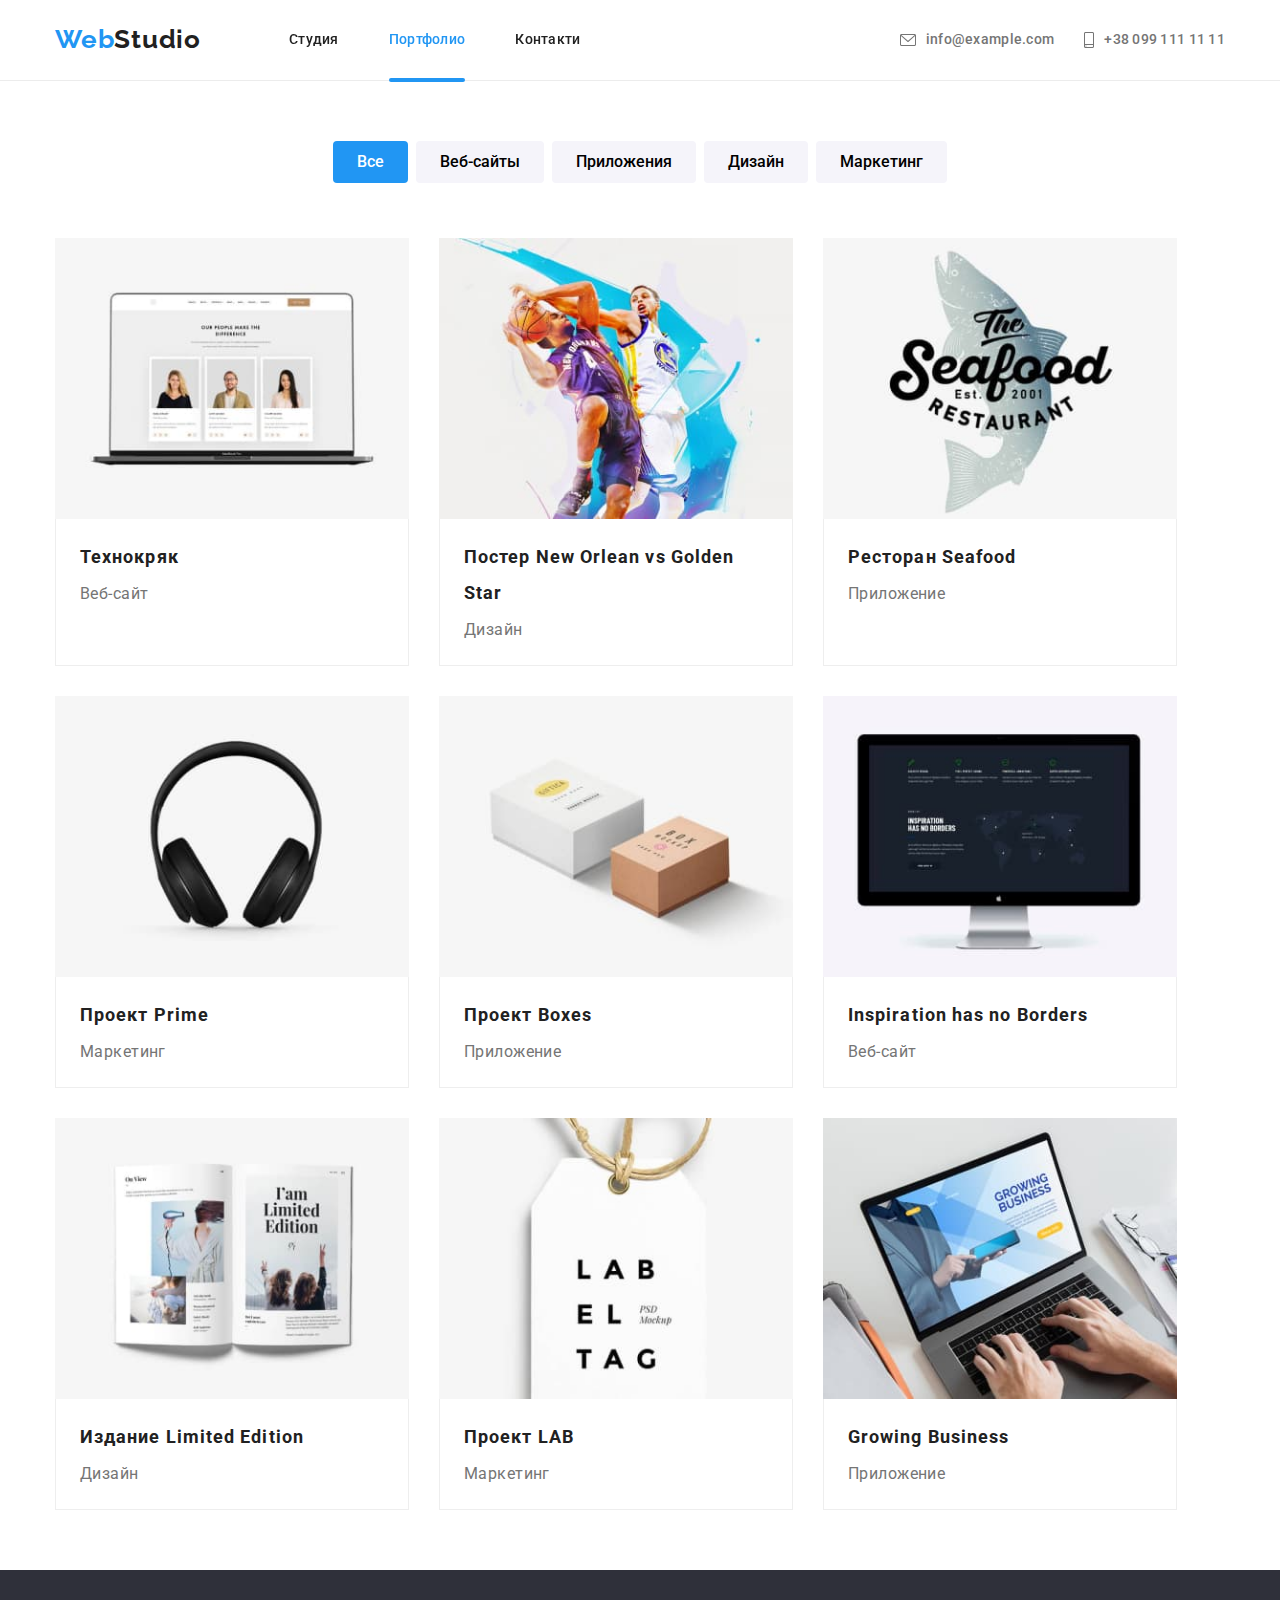
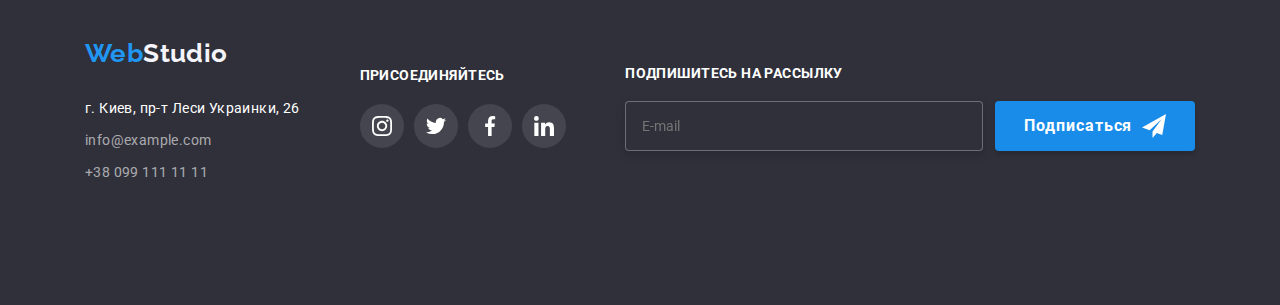
==== commit fcc0de93: "ДЗ 8" ====
--- a/portfolio.html
+++ b/portfolio.html
@@ -154,6 +154,7 @@
                 <a class="portfolio-card__link a" href="#">
                   <div class="portfolio-card__overlay">
                     <img
+                    srcset="./images/portfolio/img.jpg 1x, ./images/portfolio/img-2x.jpg 2x"
                       src="./images/portfolio/img.jpg"
                       alt="Технокряк"
                       width="370"
@@ -175,6 +176,7 @@
                 <a class="portfolio-card__link a" href="#">
                   <div class="portfolio-card__overlay">
                     <img
+                    srcset="./images/portfolio/img1.jpg 1x, ./images/portfolio/img1-2x.jpg 2x"
                       src="./images/portfolio/img1.jpg"
                       alt="Постер"
                       width="370"
@@ -198,6 +200,7 @@
                 <a class="portfolio-card__link a" href="#">
                   <div class="portfolio-card__overlay">
                     <img
+                    srcset="./images/portfolio/img2.jpg 1x, ./images/portfolio/img2-2x.jpg 2x"
                       src="./images/portfolio/img2.jpg"
                       alt="Ресторан"
                       width="370"
@@ -219,6 +222,7 @@
                 <a class="portfolio-card__link a" href="#">
                   <div class="portfolio-card__overlay">
                     <img
+                    srcset="./images/portfolio/img3.jpg 1x, ./images/portfolio/img3-2x.jpg 2x"
                       src="./images/portfolio/img3.jpg"
                       alt="Prime"
                       width="370"
@@ -240,6 +244,7 @@
                 <a class="portfolio-card__link a" href="#">
                   <div class="portfolio-card__overlay">
                     <img
+                    srcset="./images/portfolio/img4.jpg 1x, ./images/portfolio/img4-2x.jpg 2x"
                       src="./images/portfolio/img4.jpg"
                       alt="Boxes"
                       width="370"
@@ -261,6 +266,7 @@
                 <a class="portfolio-card__link a" href="#">
                   <div class="portfolio-card__overlay">
                     <img
+                    srcset="./images/portfolio/img5.jpg 1x, ./images/portfolio/img5-2x.jpg 2x"
                       src="./images/portfolio/img5.jpg"
                       alt="Inspiration"
                       width="370"
@@ -284,6 +290,7 @@
                 <a class="portfolio-card__link a" href="#">
                   <div class="portfolio-card__overlay">
                     <img
+                    srcset="./images/portfolio/img6.jpg 1x, ./images/portfolio/img6-2x.jpg 2x"
                       src="./images/portfolio/img6.jpg"
                       alt="Издание"
                       width="370"
@@ -307,6 +314,7 @@
                 <a class="portfolio-card__link a" href="#">
                   <div class="portfolio-card__overlay">
                     <img
+                    srcset="./images/portfolio/img7.jpg 1x, ./images/portfolio/img7-2x.jpg 2x"
                       src="./images/portfolio/img7.jpg"
                       alt="LAB"
                       width="370"
@@ -328,6 +336,7 @@
                 <a class="portfolio-card__link a" href="#">
                   <div class="portfolio-card__overlay">
                     <img
+                    srcset="./images/portfolio/img8.jpg 1x, ./images/portfolio/img8-2x.jpg 2x"
                       src="./images/portfolio/img8.jpg"
                       alt="Business"
                       width="370"
--- a/css/main.min.css
+++ b/css/main.min.css
@@ -1 +1 @@
-body{font-family:"Roboto",sans-serif;color:var(--general-color);font-size:14px;letter-spacing:.03em;padding:0px}img{display:block;max-width:100%;height:auto}p,h1,h2,h3,h4,h5,h6{margin:0}ul,ol{margin:0;padding-left:0}.container{padding-left:15px;padding-right:15px;margin:0 auto;box-sizing:border-box}@media screen and (min-width: 480px){.container{width:480px}}@media screen and (min-width: 768px){.container{width:768px}}@media screen and (min-width: 1200px){.container{width:1200px}}.link{text-decoration:none}.list{list-style-type:none}.a{text-decoration:none;color:var(--general-color)}.visually-hidden{position:absolute;width:1px;height:1px;margin:-1px;border:0;padding:0;white-space:nowrap;clip-path:inset(100%);clip:rect(0 0 0 0);overflow:hidden}.header{border-bottom:1px solid #ececec}.header .container{display:flex;align-items:center}.header__list{display:flex;font-weight:500;line-height:1.14;letter-spacing:.02em;margin-left:93px}@media screen and (min-width: 768px){.header__list{margin-left:88px}}.header__logo{font-family:"Raleway";font-style:normal;font-weight:700;font-size:26px;line-height:1.076;letter-spacing:.03em;color:var(--hover-color);padding:16px 0 16px 0}@media screen and (min-width: 480px){.header__logo{padding:16px 0 16px 0}}@media screen and (min-width: 768px){.header__logo{padding:24px 0px 25px 0;line-height:1.19}}.header__logo-s{color:var(--general-color)}.header__item{display:none;position:relative;font-weight:500;line-height:1.14;letter-spacing:.02em;padding:32px 0 32px 0;margin-right:50px;transition:color 250ms cubic-bezier(0.4, 0, 0.2, 1)}.header__item:hover{color:var(--hover-color)}.header__item:focus{color:var(--hover-color)}@media screen and (min-width: 768px){.header__item{display:inherit}}.current{color:var(--hover-color)}@media screen and (min-width: 768px){.current::before{content:"";height:4px;width:100%;background-color:var(--hover-color);border-radius:4px;position:absolute;bottom:-2px}}.page-anim::before{content:"";height:4px;width:100%;background-color:var(--hover-color);border-radius:4px;position:absolute;bottom:-3px;opacity:0;transition:opacity 250ms cubic-bezier(0.4, 0, 0.2, 1)}.page-anim::before:hover::before{opacity:1}.header-contact{display:flex;margin-left:auto;display:none}@media screen and (min-width: 768px){.header-contact{flex-wrap:wrap;flex-direction:column;display:inherit}}@media screen and (min-width: 1200px){.header-contact{flex-wrap:inherit;flex-direction:inherit}}.header-contact .header-contact__mail,.header-contact .header-contact__tel{font-weight:500;line-height:1.14;letter-spacing:.02em;color:var(--address-color);transition:color 250ms cubic-bezier(0.4, 0, 0.2, 1)}@media screen and (min-width: 768px){.header-contact .header-contact__mail,.header-contact .header-contact__tel{padding:5px 0 5px 0;margin-right:0}}@media screen and (min-width: 1200px){.header-contact .header-contact__mail,.header-contact .header-contact__tel{padding:32px 0 32px 0;margin-right:30px}}.header-contact__item{display:flex;align-items:center;justify-content:center}.header-contact__item .header-contact__svg{transition:fill 250ms cubic-bezier(0.4, 0, 0.2, 1);margin-right:10px;fill:#757575}.header-contact__item .header-contact__tel{margin-right:0}.header-contact__item:hover .header-contact__svg{fill:var(--hover-color)}.header-contact__item:hover .header-contact__tel{color:var(--hover-color)}.header-contact__item:hover .header-contact__mail{color:var(--hover-color)}.header__btn{display:none}.header__btn:hover .header__svg,.header__btn:focus .header__svg{fill:#2196f3}.header__btn .header__svg{fill:#000}.header__btn .header__svg-close{display:none}@media screen and (max-width: 480px),(max-width: 767px){.header__btn{display:inherit;width:40px;height:40px;margin:0;padding:0;margin-left:auto;border:none;background-color:rgba(0,0,0,0);position:absolute;top:10px;right:15px;z-index:1}}.header-mobile{position:fixed;top:0;left:0;opacity:0;width:100%;height:100%;pointer-events:none}.header__btn.is-open{z-index:2;position:fixed}.header__btn.is-open .header__svg-menu{display:none}.header__btn.is-open .header__svg-close{display:inherit;position:absolute;top:0;right:0}.header-mobile.is-open{width:100%;max-height:100%;background-color:#fff;opacity:1;pointer-events:all;z-index:1}.header-mobile__list{margin:48px 0 0 40px}.header-mobile__item{margin-bottom:32px}.header-mobile__link{font-weight:500;font-size:40px;line-height:47px;text-align:center;letter-spacing:.02em}.header-mobile__link:hover{color:#2196f3}.header-mobile-contact{margin-top:302px;font-weight:500;font-size:34px;line-height:40px;letter-spacing:.02em;margin-left:40px}.header-mobile-contact__tel{margin-bottom:32px;color:#2196f3}.header-mobile-contact__mail{font-size:24px;line-height:28px;letter-spacing:.02em;color:#757575}.header-mobile-social_list{display:flex;flex-wrap:wrap;margin:64px 0 48px 40px}.header-mobile-social_list .header-mobile-social__item{font-size:18px;line-height:1.22;letter-spacing:.02em}.header-mobile-social_list .header-mobile-social__item:last-child .header-mobile-social__link:after{border:none}.header-mobile-social__link{color:#2196f3;margin-right:10px;padding:10px 0 10px 0}.header-mobile-social__link:after{content:"";height:22px;margin-left:10px;border:1px solid rgba(33,33,33,.2);transform:rotate(90deg)}.hero{background:var(--work-color)}@media screen and (min-width: 1200px){.hero{margin:0 auto}}.hero-sec{margin-bottom:60px;max-width:480px;height:400px;text-align:center;background-position:center;background-size:cover;background-repeat:no-repeat;margin-left:auto;margin-right:auto;background-image:linear-gradient(to right, rgba(47, 48, 58, 0.4), rgba(47, 48, 58, 0.4)),url("../images/Header_mobile.jpg")}@media screen and (min-width: 480px){.hero-sec{background-image:linear-gradient(to right, rgba(47, 48, 58, 0.4), rgba(47, 48, 58, 0.4)),url("../images/Header_mobile.jpg");max-width:480px}}@media screen and (min-width: 768px){.hero-sec{background-image:linear-gradient(to right, rgba(47, 48, 58, 0.4), rgba(47, 48, 58, 0.4)),url("../images/Header_table.jpg");max-width:768px}}@media screen and (min-width: 1200px){.hero-sec{max-width:1600px;height:600px;background-image:linear-gradient(to right, rgba(47, 48, 58, 0.4), rgba(47, 48, 58, 0.4)),url(../../images/ImgOverlay.jpg)}}@media screen and (min-width: 1200px)and (min-device-pixel-ratio: 2),screen and (min-width: 1200px)and (-webkit-min-device-pixel-ratio: 2),screen and (min-width: 1200px)and (min-resolution: 192dpi),screen and (min-width: 1200px)and (min-resolution: 2dppx){.hero-sec{background-image:linear-gradient(to right, rgba(47, 48, 58, 0.4), rgba(47, 48, 58, 0.4)),url(../../images/hero-img-desktop@2x.jpg)}}.hero-three{padding-top:0}.hero__title{margin-bottom:30px;margin-left:auto;margin-right:auto;color:#fff;font-weight:900;font-size:26px;line-height:1.61;text-transform:uppercase;letter-spacing:.06em;text-align:center}@media screen and (min-width: 480px){.hero__title{padding-top:118px}}@media screen and (min-width: 768px){.hero__title{width:360px}}@media screen and (min-width: 1200px){.hero__title{width:696px;font-size:44px;line-height:1.36;padding-top:200px}}.hero__btn{background:var(--hover-color);box-shadow:0px 4px 4px rgba(0,0,0,.15);border-radius:4px;color:var(--background-color);cursor:pointer;font-family:inherit;font-weight:700;font-size:16px;line-height:1.87;letter-spacing:.06em;box-shadow:0px 4px 4px rgba(0,0,0,.15);border-radius:4px;padding:10px 32px;border-color:rgba(0,0,0,0);transition:background-color 250ms cubic-bezier(0.4, 0, 0.2, 1)}.hero__btn:hover{background-color:var(--main-btn-backgroung-color)}.hero__btn:focus{background-color:var(--main-btn-backgroung-color)}.benefits{margin-bottom:60px}.benefits__list{display:flex;flex-wrap:wrap;gap:30px}@media screen and (min-width: 1200px){.benefits__list{flex-wrap:nowrap}}.benefits__list .benefits__svg{background-color:#f5f4fa;display:flex;justify-content:center;align-items:center;height:120px;margin-bottom:30px}.benefits__list .benefits__title{color:var(--general-color);font-weight:700;font-size:14px;line-height:1.14;text-transform:uppercase;margin-bottom:10px}.benefits__list .benefits__text{line-height:1.71;color:var(--address-color)}@media screen and (min-width: 768px){.benefits__item{width:calc((100% - 30px)/2)}}.team-back{background:var(--background-color);padding-bottom:60px}.team__title{font-weight:700;font-size:36px;line-height:1.16;padding-top:60px;margin-bottom:30px;text-align:center}.team__list{display:flex;flex-wrap:wrap;gap:30px}@media screen and (min-width: 1200px){.team__list{flex-wrap:nowrap}}.team__item{width:100%;background-color:var(--work-color);box-shadow:0px 1px 3px rgba(0,0,0,.12),0px 1px 1px rgba(0,0,0,.14),0px 2px 1px rgba(0,0,0,.2);border-radius:0px 0px 4px 4px}.team__item img{width:450px}@media screen and (min-width: 768px){.team__item{width:calc((100% - 30px)/2)}.team__item img{width:354px}}@media screen and (min-width: 1200px){.team__item img{width:270px}}.team-div__title{font-weight:500;font-size:16px;line-height:1.18;color:var(--general-color);margin-bottom:10px;text-align:center;padding-top:20px}.team-div__text{font-size:16px;line-height:1.18;color:var(--address-color);text-align:center}.team-div__social{display:flex;justify-content:center;margin-top:16px;padding-bottom:24px}.team-div__link{width:44px;height:44px;border-radius:50%;display:flex;align-items:center;justify-content:center;transition:background-color 250ms cubic-bezier(0.4, 0, 0.2, 1)}.team-div__link:hover{background-color:var(--hover-color)}.team-div__link:focus{background-color:var(--hover-color)}.team__item:last-child{margin-bottom:0}.team-div__svg{transition:fill 250ms cubic-bezier(0.4, 0, 0.2, 1);fill:#afb1b8}.team-div__link:hover .team-div__svg,.team-div__link:focus .team-div__svg{fill:var(--work-color)}.clients__title{font-weight:700;font-size:36px;line-height:1.16;margin-bottom:30px;text-align:center;margin-top:60px}.client__list{display:flex;flex-wrap:wrap;gap:30px;justify-content:center;margin-bottom:60px}@media screen and (min-width: 1200px){.client__list{flex-wrap:nowrap;width:1170px;margin:0 auto;margin-bottom:94px}}.clients__link{height:100%;border:1px solid #afb1b8;box-sizing:border-box;border-radius:4px;display:flex;justify-content:center;align-items:center;transition:border-color 250ms cubic-bezier(0.4, 0, 0.2, 1)}.clients__link:hover{border-color:var(--hover-color)}.clients__item{height:92px;width:calc((100% - 60px)/2)}@media screen and (min-width: 480px){.clients__item{width:calc((100% - 60px)/2)}}@media screen and (min-width: 768px){.clients__item{width:calc((100% - 90px)/3)}}.clients__svg{align-content:center;max-width:106px;max-height:60px;transition:fill 250ms cubic-bezier(0.4, 0, 0.2, 1);fill:#afb1b8}.clients__link:hover .clients__svg{fill:var(--hover-color)}.footer{background:var(--main-background-color);padding:60px 0 0 0}.footer-con{display:flex;flex-wrap:wrap;flex-direction:column;justify-content:center;align-items:center}@media screen and (min-width: 480px){.footer-con{width:100%}}@media screen and (min-width: 768px){.footer-con{flex-direction:row;justify-content:space-around}}@media screen and (min-width: 1200px){.footer-con{align-items:baseline}}.footer__div{text-align:center}@media screen and (min-width: 1200px){.footer__div{text-align:start}}.footer__logo{font-family:"Raleway";font-weight:700;font-size:26px;line-height:1.82;color:var(--hover-color)}.footer__logo .footer__logo-s{color:var(--background-color)}.footer-div__list{display:flex;margin-bottom:60px;justify-content:center}.footer-div__item+.footer-div__item{margin-left:10px}.footer-div__link{width:44px;height:44px;background-color:rgba(255,255,255,.1);border-radius:50%;display:flex;justify-content:center;align-items:center;fill:#fff;transition:background-color 250ms cubic-bezier(0.4, 0, 0.2, 1)}.footer-div__link:hover{background-color:var(--hover-color)}.footer-div__link:focus{background-color:var(--hover-color)}.footer-div__title{font-family:inherit;font-style:normal;font-weight:700;line-height:1.14;text-transform:uppercase;color:var(--work-color);margin-bottom:20px;text-align:center}@media screen and (min-width: 1200px){.footer-div__title{text-align:start}}.footer__address{margin-top:20px}.footer__list{margin-bottom:60px}@media screen and (min-width: 768px){.footer__list{text-align:center}}@media screen and (min-width: 1200px){.footer__list{text-align:start}}.footer__item{margin-bottom:8px}.footer__item:last-child{margin-bottom:0}.footer__text{font-style:normal;line-height:1.71;color:var(--work-color)}.footer__real{font-style:normal;line-height:1.71;color:rgba(255,255,255,.6)}.footer__form{display:flex;flex-direction:column;text-align:center;align-items:center}@media screen and (min-width: 480px){.footer__form{margin-bottom:60px}}@media screen and (min-width: 768px){.footer__form{width:450px}}@media screen and (min-width: 1200px){.footer__form{width:570px;display:flex;margin-left:auto;flex-direction:row}}.footer__title{font-weight:700;font-size:14px;line-height:16px;letter-spacing:.03em;text-transform:uppercase;color:#fff;text-align:center}@media screen and (min-width: 1200px){.footer__title{text-align:start}}.footer-form__input{width:auto;height:50px;border:1px solid rgba(255,255,255,.3);filter:drop-shadow(0px 4px 4px rgba(0, 0, 0, 0.15));border-radius:4px;margin-top:20px;background-color:var(--main-background-color);padding-left:16px;color:var(--work-color);margin-bottom:20px}@media screen and (min-width: 480px){.footer-form__input{width:450px}}@media screen and (min-width: 768px){.footer-form__input{width:450px}}@media screen and (min-width: 1200px){.footer-form__input{width:358px;margin-right:12px}}.footer-form__btn{box-shadow:0px 4px 4px rgba(0,0,0,.15);width:200px;height:50px;font-family:inherit;font-style:normal;background-color:var(--main-btn-backgroung-color);color:var(--work-color);font-weight:700;font-size:16px;line-height:1.88;align-items:center;letter-spacing:.06em;border-radius:4px;border-color:rgba(0,0,0,0);cursor:pointer;display:flex;align-items:center;justify-content:center}.footer-form__btn::after{content:"";float:right;width:24px;height:24px;background-image:url(../images/icon-send.svg);margin-left:10px}.portfolio-btn__list{display:flex;flex-wrap:wrap}@media screen and (min-width: 768px){.portfolio-btn__list{justify-content:center}}.portfolio-btn{margin-top:60px}.portfolio-btn__item{margin-right:8px;margin-bottom:15px}.portfolio-btn__item:last-child{margin:0}.portfolio-btn__btn{font-family:inherit;font-style:normal;font-weight:500;font-size:16px;line-height:1.6;text-align:center;background-color:var(--background-color);cursor:pointer;padding:6px 22px;border-radius:4px;border-color:rgba(0,0,0,0);transition:background-color 250ms cubic-bezier(0.4, 0, 0.2, 1),color 250ms cubic-bezier(0.4, 0, 0.2, 1),box-shadow 250ms cubic-bezier(0.4, 0, 0.2, 1)}.portfolio-btn__btn:hover{background-color:var(--hover-color);color:var(--background-color);box-shadow:0px 3px 1px rgba(0,0,0,.1),0px 1px 2px rgba(0,0,0,.08),0px 2px 2px rgba(0,0,0,.12)}.portfolio-btn__btn:focus{background-color:var(--hover-color);color:var(--background-color);box-shadow:0px 3px 1px rgba(0,0,0,.1),0px 1px 2px rgba(0,0,0,.08),0px 2px 2px rgba(0,0,0,.12)}.current-port{background:var(--hover-color);color:var(--work-color)}.portfolio-card__list{display:flex;flex-wrap:wrap;flex-grow:1;gap:30px;margin-top:40px;margin-bottom:60px}.portfolio-card__item:hover .portfolio-card__text{transform:translateY(0)}.portfolio-card__div{border-left:1px solid #eee;border-bottom:1px solid #eee;border-right:1px solid #eee;padding:20px 24px;display:flex;flex-direction:column;flex-grow:1}@media screen and (min-width: 768px){.portfolio-card__div{width:354px}}.portfolio-card__link{display:flex;flex-direction:column;height:100%;transition-property:box-shadow;transition-duration:250ms;transition-timing-function:cubic-bezier(0.4, 0, 0.2, 1)}.portfolio-card__link:hover{box-shadow:0px 1px 1px rgba(0,0,0,.12),0px 4px 4px rgba(0,0,0,.06),1px 4px 6px rgba(0,0,0,.16)}.portfolio-card__title{font-weight:700;font-size:18px;line-height:2;letter-spacing:.06em;margin-bottom:4px}.portfolio-card__parag{font-weight:400;font-size:16px;line-height:1.87;color:var(--address-color)}.portfolio-card__overlay{position:relative;overflow:hidden;max-width:450px}.portfolio-card__overlay img{width:450px}@media screen and (min-width: 768px){.portfolio-card__overlay{width:354px}}.portfolio-card__text{position:absolute;bottom:-1px;left:0;background-color:rgba(33,150,243,.9);transition-property:transform;transition-duration:250ms;transition-timing-function:cubic-bezier(0.4, 0, 0.2, 1);transform:translateY(100%);width:100%;height:100%;padding:63px 24px;font-weight:400;font-size:18px;line-height:1.56;letter-spacing:.03em;color:#fff}:root{--general-color: #212121;--work-color: #ffffff;--hover-color: #2196f3;--background-color: #f5f4fa;--address-color: #757575;--main-background-color: #2f303a;--main-btn-backgroung-color: #188ce8;--typical-margin: 30px}.backdrop{position:fixed;top:0;left:0;width:100%;height:100%;background-color:rgba(0,0,0,.2);opacity:1;transition:opacity 250ms cubic-bezier(0.4, 0, 0.2, 1);z-index:1}.backdrop.is-hidden{opacity:0;pointer-events:none}.modal{position:absolute;top:50%;left:50%;width:450px;height:609px;background-color:var(--work-color);transform:translate(-50%, -50%);box-shadow:0px 1px 3px rgba(0,0,0,.12),0px 1px 1px rgba(0,0,0,.14),0px 2px 1px rgba(0,0,0,.2);border-radius:4px;padding:40px}.modal .modal__btn{position:absolute;display:flex;justify-content:center;align-items:center;top:8px;right:8px;width:30px;height:30px;border:1px solid rgba(0,0,0,.1);border-radius:50%;background-color:var(--work-color);cursor:pointer}@media screen and (min-width: 1200px){.modal{width:528px;height:581px}}.modal-form{display:flex;flex-direction:column;text-align:initial;margin:0 auto}.modal-form .modal-form__title{font-weight:700;font-size:20px;line-height:23px;text-align:center;letter-spacing:.03em;margin-bottom:12px;color:#212121}.modal-form .modal-form__field{position:relative;display:flex;flex-direction:column-reverse;margin-bottom:10px}.modal-form .modal-form__label{margin-bottom:4px;font-weight:400;font-size:12px;line-height:1.16;letter-spacing:.01em;color:#757575}.modal-form__input{border:1px solid rgba(33,33,33,.2);box-sizing:border-box;border-radius:4px;height:40px;padding-left:42px;transition:border 250ms cubic-bezier(0.4, 0, 0.2, 1)}.modal-form__input:focus{border-color:#188ce8;outline:none}.modal-form__input:focus~.modal-form__svg{fill:var(--hover-color)}.modal-form__textarea{resize:none;border:1px solid rgba(33,33,33,.2);box-sizing:border-box;border-radius:4px;width:100%;height:120px;padding:12px 16px;margin-top:4px;transition:border 250ms cubic-bezier(0.4, 0, 0.2, 1)}.modal-form__textarea:focus{border-color:#188ce8;outline:none}.modal-form__comment{font-weight:400;font-size:12px;line-height:1.16;letter-spacing:.01em;color:#757575}.modal-form__label textarea::placeholder{font-weight:400;font-size:12px;line-height:1.16;letter-spacing:.01em;color:var(--address-color);padding:12px 16px}.modal-checkbox{position:relative;font-weight:400;font-size:14px;line-height:1.71;letter-spacing:.03em;color:#757575;margin-top:20px;margin-bottom:30px;display:flex;justify-content:center;align-items:center}.modal-checkbox input[type=checkbox]{margin-right:7px}.modal-form__btn{background:var(--hover-color);border-radius:4px;color:var(--background-color);cursor:pointer;font-family:inherit;font-style:normal;font-weight:700;font-size:16px;line-height:1.87;letter-spacing:.06em;border-color:rgba(0,0,0,0);width:200px;height:50px;margin-right:auto;margin-left:auto;transition:background-color 250ms cubic-bezier(0.4, 0, 0.2, 1),box-shadow 250ms cubic-bezier(0.4, 0, 0.2, 1)}.modal-form__btn:hover{background-color:#188ce8;box-shadow:0px 4px 4px rgba(0,0,0,.15)}.modal-form__btn:focus{background-color:#188ce8;box-shadow:0px 4px 4px rgba(0,0,0,.15)}.modal-form__svg{position:absolute;top:50%;left:12px;transition:fill 250ms cubic-bezier(0.4, 0, 0.2, 1)}.modal-checkbox__svg{position:absolute;top:50%;left:1px;opacity:1;width:16px;height:15px;transform:translateY(-50%)}@media screen and (min-width: 1200px){.modal-checkbox__svg{left:12px}}.modal-checkbox__label{font-weight:400;font-size:12px;line-height:14px;margin-left:24px;text-align:center}.modal-checkbox__label .modal-checkbox__checkbox{appearance:none;position:absolute}.modal-checkbox__label .modal-checkbox__license{color:#2196f3}.modal-checkbox__label .modal-checkbox__svgcheck{position:absolute;opacity:0}@media screen and (min-width: 1200px){.modal-checkbox__label{font-size:14px}}.modal__btn-close{fill:#000;transition:fill 250ms cubic-bezier(0.4, 0, 0.2, 1)}.modal__btn:hover .modal__btn-close{fill:var(--hover-color)}.modal-checkbox__checkbox:checked~.checkbox-svg{position:absolute;opacity:0}.modal-checkbox__checkbox:checked~.modal-checkbox__svgcheck{position:absolute;top:50%;left:1px;opacity:1;width:16px;height:15px;transform:translateY(-50%)}@media screen and (min-width: 1200px){.modal-checkbox__checkbox:checked~.modal-checkbox__svgcheck{left:12px}}.work{display:none}@media screen and (min-width: 1200px){.work{display:initial}}.work__title{font-weight:700;font-size:36px;line-height:1.16;text-align:center;margin-bottom:50px}.work__list{display:flex;margin-bottom:94px}.work__item{position:relative;margin-right:var(--typical-margin)}.work__item:last-child{margin-right:0}.work__text{position:absolute;bottom:0;left:0;width:370px;height:70px;background-color:rgba(47,48,58,.8);color:var(--work-color);display:flex;justify-content:center;align-items:center;font-weight:700;line-height:1.14;text-transform:uppercase}/*# sourceMappingURL=main.min.css.map */+body{font-family:"Roboto",sans-serif;color:var(--general-color);font-size:14px;letter-spacing:.03em;padding:0px}img{display:block;max-width:100%;height:auto}p,h1,h2,h3,h4,h5,h6{margin:0}ul,ol{margin:0;padding-left:0}.container{padding-left:15px;padding-right:15px;margin:0 auto;box-sizing:border-box}@media screen and (min-width: 480px){.container{max-width:480px}}@media screen and (min-width: 768px){.container{max-width:768px}}@media screen and (min-width: 1200px){.container{max-width:1200px}}.link{text-decoration:none}.list{list-style-type:none}.a{text-decoration:none;color:var(--general-color)}.visually-hidden{position:absolute;width:1px;height:1px;margin:-1px;border:0;padding:0;white-space:nowrap;clip-path:inset(100%);clip:rect(0 0 0 0);overflow:hidden}.header{border-bottom:1px solid #ececec}.header .container{display:flex;align-items:center}.header__list{display:flex;font-weight:500;line-height:1.14;letter-spacing:.02em;margin-left:93px}@media screen and (min-width: 768px){.header__list{margin-left:88px}}.header__logo{font-family:"Raleway";font-style:normal;font-weight:700;font-size:26px;line-height:1.076;letter-spacing:.03em;color:var(--hover-color);padding:16px 0 16px 0}@media screen and (min-width: 480px){.header__logo{padding:16px 0 16px 0}}@media screen and (min-width: 768px){.header__logo{padding:24px 0px 25px 0;line-height:1.19}}.header__logo-s{color:var(--general-color)}.header__item{display:none;position:relative;font-weight:500;line-height:1.14;letter-spacing:.02em;padding:32px 0 32px 0;margin-right:50px;transition:color 250ms cubic-bezier(0.4, 0, 0.2, 1)}.header__item:hover{color:var(--hover-color)}.header__item:focus{color:var(--hover-color)}@media screen and (min-width: 768px){.header__item{display:inherit}}.current{color:var(--hover-color)}@media screen and (min-width: 768px){.current::before{content:"";height:4px;width:100%;background-color:var(--hover-color);border-radius:4px;position:absolute;bottom:-2px}}.page-anim::before{content:"";height:4px;width:100%;background-color:var(--hover-color);border-radius:4px;position:absolute;bottom:-3px;opacity:0;transition:opacity 250ms cubic-bezier(0.4, 0, 0.2, 1)}.page-anim::before:hover::before{opacity:1}.header-contact{display:flex;margin-left:auto;display:none}@media screen and (min-width: 768px){.header-contact{flex-wrap:wrap;flex-direction:column;display:inherit}}@media screen and (min-width: 1200px){.header-contact{flex-wrap:inherit;flex-direction:inherit}}.header-contact .header-contact__mail,.header-contact .header-contact__tel{font-weight:500;line-height:1.14;letter-spacing:.02em;color:var(--address-color);transition:color 250ms cubic-bezier(0.4, 0, 0.2, 1)}@media screen and (min-width: 768px){.header-contact .header-contact__mail,.header-contact .header-contact__tel{padding:5px 0 5px 0;margin-right:0}}@media screen and (min-width: 1200px){.header-contact .header-contact__mail,.header-contact .header-contact__tel{padding:32px 0 32px 0;margin-right:30px}}.header-contact__item{display:flex;align-items:center;justify-content:center}.header-contact__item .header-contact__svg{transition:fill 250ms cubic-bezier(0.4, 0, 0.2, 1);margin-right:10px;fill:#757575}.header-contact__item .header-contact__tel{margin-right:0}.header-contact__item:hover .header-contact__svg{fill:var(--hover-color)}.header-contact__item:hover .header-contact__tel{color:var(--hover-color)}.header-contact__item:hover .header-contact__mail{color:var(--hover-color)}.header__btn{display:none}.header__btn:hover .header__svg,.header__btn:focus .header__svg{fill:#2196f3}.header__btn .header__svg{fill:#000}.header__btn .header__svg-close{display:none}@media screen and (max-width: 480px),(max-width: 767px){.header__btn{display:inherit;width:40px;height:40px;margin:0;padding:0;margin-left:auto;border:none;background-color:rgba(0,0,0,0);position:absolute;top:10px;right:15px;z-index:1}}.header-mobile{position:fixed;top:0;left:0;opacity:0;width:100%;height:100%;pointer-events:none}.header__btn.is-open{z-index:2;position:fixed}.header__btn.is-open .header__svg-menu{display:none}.header__btn.is-open .header__svg-close{display:inherit;position:absolute;top:0;right:0}.header-mobile.is-open{width:100%;max-height:100%;background-color:#fff;opacity:1;pointer-events:all;z-index:1}.header-mobile__list{margin:48px 0 0 40px}.header-mobile__item{margin-bottom:32px}.header-mobile__link{font-weight:500;font-size:40px;line-height:47px;text-align:center;letter-spacing:.02em}.header-mobile__link:hover{color:#2196f3}.header-mobile-contact{margin-top:302px;font-weight:500;font-size:34px;line-height:40px;letter-spacing:.02em;margin-left:40px}.header-mobile-contact__tel{margin-bottom:32px;color:#2196f3}.header-mobile-contact__mail{font-size:24px;line-height:28px;letter-spacing:.02em;color:#757575}.header-mobile-social_list{display:flex;flex-wrap:wrap;margin:64px 0 48px 40px}.header-mobile-social_list .header-mobile-social__item{font-size:18px;line-height:1.22;letter-spacing:.02em}.header-mobile-social_list .header-mobile-social__item:last-child .header-mobile-social__link:after{border:none}.header-mobile-social__link{color:#2196f3;margin-right:10px;padding:10px 0 10px 0}.header-mobile-social__link:after{content:"";height:22px;margin-left:10px;border:1px solid rgba(33,33,33,.2);transform:rotate(90deg)}.no-scroll{overflow:hidden}.hero{background:var(--work-color)}@media screen and (min-width: 1200px){.hero{margin:0 auto}}.hero-sec{margin-bottom:60px;max-width:480px;height:400px;text-align:center;background-position:center;background-size:cover;background-repeat:no-repeat;margin-left:auto;margin-right:auto;background-image:linear-gradient(to right, rgba(47, 48, 58, 0.4), rgba(47, 48, 58, 0.4)),url("../images/Header_mobile.jpg")}@media screen and (min-width: 480px){.hero-sec{background-image:linear-gradient(to right, rgba(47, 48, 58, 0.4), rgba(47, 48, 58, 0.4)),url("../images/Header_mobile.jpg");max-width:480px}}@media screen and (min-width: 480px)and (min-device-pixel-ratio: 2),screen and (min-width: 480px)and (-webkit-min-device-pixel-ratio: 2),screen and (min-width: 480px)and (min-resolution: 192dpi),screen and (min-width: 480px)and (min-resolution: 2dppx){.hero-sec{background-image:linear-gradient(to right, rgba(47, 48, 58, 0.4), rgba(47, 48, 58, 0.4)),url(../../images/Header_mobile-2x.jpg)}}@media screen and (min-width: 768px){.hero-sec{background-image:linear-gradient(to right, rgba(47, 48, 58, 0.4), rgba(47, 48, 58, 0.4)),url("../images/Header_table.jpg");max-width:768px}}@media screen and (min-width: 768px)and (min-device-pixel-ratio: 2),screen and (min-width: 768px)and (-webkit-min-device-pixel-ratio: 2),screen and (min-width: 768px)and (min-resolution: 192dpi),screen and (min-width: 768px)and (min-resolution: 2dppx){.hero-sec{background-image:linear-gradient(to right, rgba(47, 48, 58, 0.4), rgba(47, 48, 58, 0.4)),url(../../images/Header_table-2x.jpg)}}@media screen and (min-width: 1200px){.hero-sec{max-width:1600px;height:600px;background-image:linear-gradient(to right, rgba(47, 48, 58, 0.4), rgba(47, 48, 58, 0.4)),url(../../images/ImgOverlay.jpg)}}@media screen and (min-width: 1200px)and (min-device-pixel-ratio: 2),screen and (min-width: 1200px)and (-webkit-min-device-pixel-ratio: 2),screen and (min-width: 1200px)and (min-resolution: 192dpi),screen and (min-width: 1200px)and (min-resolution: 2dppx){.hero-sec{background-image:linear-gradient(to right, rgba(47, 48, 58, 0.4), rgba(47, 48, 58, 0.4)),url(../../images/hero-img-desktop@2x.jpg)}}.hero-three{padding-top:0}.hero__title{padding-top:118px;margin-bottom:30px;margin-left:auto;margin-right:auto;color:#fff;font-weight:900;font-size:26px;line-height:1.61;text-transform:uppercase;letter-spacing:.06em;text-align:center}@media screen and (min-width: 480px){.hero__title{padding-top:118px}}@media screen and (min-width: 768px){.hero__title{width:360px}}@media screen and (min-width: 1200px){.hero__title{width:696px;font-size:44px;line-height:1.36;padding-top:200px}}.hero__btn{background:var(--hover-color);box-shadow:0px 4px 4px rgba(0,0,0,.15);border-radius:4px;color:var(--background-color);cursor:pointer;font-family:inherit;font-weight:700;font-size:16px;line-height:1.87;letter-spacing:.06em;box-shadow:0px 4px 4px rgba(0,0,0,.15);border-radius:4px;padding:10px 32px;border-color:rgba(0,0,0,0);transition:background-color 250ms cubic-bezier(0.4, 0, 0.2, 1)}.hero__btn:hover{background-color:var(--main-btn-backgroung-color)}.hero__btn:focus{background-color:var(--main-btn-backgroung-color)}.benefits{margin-bottom:60px}.benefits__list{display:flex;flex-wrap:wrap;gap:30px}@media screen and (min-width: 1200px){.benefits__list{flex-wrap:nowrap}}.benefits__list .benefits__svg{background-color:#f5f4fa;display:flex;justify-content:center;align-items:center;height:120px;margin-bottom:30px}.benefits__list .benefits__title{color:var(--general-color);font-weight:700;font-size:14px;line-height:1.14;text-transform:uppercase;margin-bottom:10px}.benefits__list .benefits__text{line-height:1.71;color:var(--address-color)}@media screen and (min-width: 768px){.benefits__item{width:calc((100% - 30px)/2)}}.team-back{background:var(--background-color);padding-bottom:60px}.team__title{font-weight:700;font-size:36px;line-height:1.16;padding-top:60px;margin-bottom:30px;text-align:center}.team__list{display:flex;flex-wrap:wrap;gap:30px}@media screen and (min-width: 1200px){.team__list{flex-wrap:nowrap}}.team__item{width:100%;background-color:var(--work-color);box-shadow:0px 1px 3px rgba(0,0,0,.12),0px 1px 1px rgba(0,0,0,.14),0px 2px 1px rgba(0,0,0,.2);border-radius:0px 0px 4px 4px}.team__item img{width:450px}@media screen and (min-width: 768px){.team__item{width:calc((100% - 30px)/2)}.team__item img{width:354px}}@media screen and (min-width: 1200px){.team__item img{width:270px}}.team-div__title{font-weight:500;font-size:16px;line-height:1.18;color:var(--general-color);margin-bottom:10px;text-align:center;padding-top:20px}.team-div__text{font-size:16px;line-height:1.18;color:var(--address-color);text-align:center}.team-div__social{display:flex;justify-content:center;margin-top:16px;padding-bottom:24px}.team-div__link{width:44px;height:44px;border-radius:50%;display:flex;align-items:center;justify-content:center;transition:background-color 250ms cubic-bezier(0.4, 0, 0.2, 1)}.team-div__link:hover{background-color:var(--hover-color)}.team-div__link:focus{background-color:var(--hover-color)}.team__item:last-child{margin-bottom:0}.team-div__svg{transition:fill 250ms cubic-bezier(0.4, 0, 0.2, 1);fill:#afb1b8}.team-div__link:hover .team-div__svg,.team-div__link:focus .team-div__svg{fill:var(--work-color)}.clients__title{font-weight:700;font-size:36px;line-height:1.16;margin-bottom:30px;text-align:center;margin-top:60px}.client__list{display:flex;flex-wrap:wrap;gap:30px;justify-content:center;margin-bottom:60px}@media screen and (min-width: 1200px){.client__list{flex-wrap:nowrap;width:1170px;margin:0 auto;margin-bottom:94px}}.clients__link{height:100%;border:1px solid #afb1b8;box-sizing:border-box;border-radius:4px;display:flex;justify-content:center;align-items:center;transition:border-color 250ms cubic-bezier(0.4, 0, 0.2, 1)}.clients__link:hover{border-color:var(--hover-color)}.clients__item{height:92px;width:calc((100% - 60px)/2)}@media screen and (min-width: 768px){.clients__item{width:calc((100% - 90px)/3)}}.clients__svg{align-content:center;max-width:106px;max-height:60px;transition:fill 250ms cubic-bezier(0.4, 0, 0.2, 1);fill:#afb1b8}.clients__link:hover .clients__svg{fill:var(--hover-color)}.footer{background:var(--main-background-color);padding:60px 0 60px 0}@media screen and (min-width: 480px)and (max-width: 767px){.footer{padding:60px 0 0 0}}.footer-con{display:flex;flex-wrap:wrap;flex-direction:column;justify-content:center;width:100%}@media screen and (min-width: 768px){.footer-con{flex-direction:row;justify-content:space-around}}@media screen and (min-width: 1200px){.footer-con{align-items:baseline;max-width:1200px;align-items:center}}.footer__div{text-align:center}@media screen and (min-width: 1200px){.footer__div{text-align:start}}.footer__logo{font-family:"Raleway";font-weight:700;font-size:26px;line-height:1.82;color:var(--hover-color)}.footer__logo .footer__logo-s{color:var(--background-color)}.footer-div__list{display:flex;margin-bottom:60px;justify-content:center}.footer-div__item+.footer-div__item{margin-left:10px}.footer-div__link{width:44px;height:44px;background-color:rgba(255,255,255,.1);border-radius:50%;display:flex;justify-content:center;align-items:center;fill:#fff;transition:background-color 250ms cubic-bezier(0.4, 0, 0.2, 1)}.footer-div__link:hover{background-color:var(--hover-color)}.footer-div__link:focus{background-color:var(--hover-color)}.footer-div__title{font-family:inherit;font-style:normal;font-weight:700;line-height:1.14;text-transform:uppercase;color:var(--work-color);margin-bottom:20px;text-align:center}@media screen and (min-width: 1200px){.footer-div__title{text-align:start}}.footer__address{margin-top:20px}.footer__list{margin-bottom:60px}@media screen and (min-width: 768px){.footer__list{text-align:center}}@media screen and (min-width: 1200px){.footer__list{text-align:start}}.footer__item{margin-bottom:8px}.footer__item:last-child{margin-bottom:0}.footer__text{font-style:normal;line-height:1.71;color:var(--work-color)}.footer__real{font-style:normal;line-height:1.71;color:rgba(255,255,255,.6)}.footer__form{display:flex;flex-direction:column;text-align:center;align-items:center;width:100%}@media screen and (min-width: 1200px){.footer__form{width:570px;display:flex;margin-left:auto;flex-direction:row;margin-bottom:40px}}.footer__title{font-weight:700;font-size:14px;line-height:16px;letter-spacing:.03em;text-transform:uppercase;color:#fff;text-align:center}@media screen and (min-width: 1200px){.footer__title{text-align:start}}.footer-form__input{width:100%;height:50px;border:1px solid rgba(255,255,255,.3);filter:drop-shadow(0px 4px 4px rgba(0, 0, 0, 0.15));border-radius:4px;margin-top:20px;background-color:var(--main-background-color);padding-left:16px;color:var(--work-color);margin-bottom:20px}@media screen and (min-width: 480px){.footer-form__input{width:450px}}@media screen and (min-width: 768px){.footer-form__input{width:450px}}@media screen and (min-width: 1200px){.footer-form__input{width:358px;margin-right:12px}}.footer-form__btn{box-shadow:0px 4px 4px rgba(0,0,0,.15);width:200px;height:50px;font-family:inherit;font-style:normal;background-color:var(--main-btn-backgroung-color);color:var(--work-color);font-weight:700;font-size:16px;line-height:1.88;align-items:center;letter-spacing:.06em;border-radius:4px;border-color:rgba(0,0,0,0);cursor:pointer;display:flex;justify-content:center}.footer-form__btn::after{content:"";float:right;width:24px;height:24px;background-image:url(../images/icon-send.svg);margin-left:10px}.footer-form__label{width:100%}@media screen and (min-width: 1200px){.footer-form__label{width:auto}}.portfolio-btn__list{display:flex;flex-wrap:wrap}@media screen and (min-width: 768px){.portfolio-btn__list{justify-content:center}}.portfolio-btn{margin-top:60px}.portfolio-btn__item{margin-right:8px;margin-bottom:15px}.portfolio-btn__item:last-child{margin:0}.portfolio-btn__btn{font-family:inherit;font-style:normal;font-weight:500;font-size:16px;line-height:1.6;text-align:center;background-color:var(--background-color);cursor:pointer;padding:6px 22px;border-radius:4px;border-color:rgba(0,0,0,0);transition:background-color 250ms cubic-bezier(0.4, 0, 0.2, 1),color 250ms cubic-bezier(0.4, 0, 0.2, 1),box-shadow 250ms cubic-bezier(0.4, 0, 0.2, 1)}.portfolio-btn__btn:hover{background-color:var(--hover-color);color:var(--background-color);box-shadow:0px 3px 1px rgba(0,0,0,.1),0px 1px 2px rgba(0,0,0,.08),0px 2px 2px rgba(0,0,0,.12)}.portfolio-btn__btn:focus{background-color:var(--hover-color);color:var(--background-color);box-shadow:0px 3px 1px rgba(0,0,0,.1),0px 1px 2px rgba(0,0,0,.08),0px 2px 2px rgba(0,0,0,.12)}.current-port{background:var(--hover-color);color:var(--work-color)}.portfolio-card__list{display:flex;flex-wrap:wrap;flex-grow:1;gap:30px;margin-top:40px;margin-bottom:60px}.portfolio-card__item:hover .portfolio-card__text{transform:translateY(0)}.portfolio-card__div{border-left:1px solid #eee;border-bottom:1px solid #eee;border-right:1px solid #eee;padding:20px 24px;display:flex;flex-direction:column;flex-grow:1}@media screen and (min-width: 768px){.portfolio-card__div{width:354px}}.portfolio-card__link{display:flex;flex-direction:column;height:100%;transition-property:box-shadow;transition-duration:250ms;transition-timing-function:cubic-bezier(0.4, 0, 0.2, 1)}.portfolio-card__link:hover{box-shadow:0px 1px 1px rgba(0,0,0,.12),0px 4px 4px rgba(0,0,0,.06),1px 4px 6px rgba(0,0,0,.16)}.portfolio-card__title{font-weight:700;font-size:18px;line-height:2;letter-spacing:.06em;margin-bottom:4px}.portfolio-card__parag{font-weight:400;font-size:16px;line-height:1.87;color:var(--address-color)}.portfolio-card__overlay{position:relative;overflow:hidden;max-width:450px}.portfolio-card__overlay img{width:450px}@media screen and (min-width: 768px){.portfolio-card__overlay{width:354px}}.portfolio-card__text{position:absolute;bottom:-1px;left:0;background-color:rgba(33,150,243,.9);transition-property:transform;transition-duration:250ms;transition-timing-function:cubic-bezier(0.4, 0, 0.2, 1);transform:translateY(100%);width:100%;height:100%;padding:63px 24px;font-weight:400;font-size:18px;line-height:1.56;letter-spacing:.03em;color:#fff}:root{--general-color: #212121;--work-color: #ffffff;--hover-color: #2196f3;--background-color: #f5f4fa;--address-color: #757575;--main-background-color: #2f303a;--main-btn-backgroung-color: #188ce8;--typical-margin: 30px}.backdrop{position:fixed;top:0;left:0;width:100%;height:100%;background-color:rgba(0,0,0,.2);opacity:1;transition:opacity 250ms cubic-bezier(0.4, 0, 0.2, 1);z-index:1}.backdrop.is-hidden{opacity:0;pointer-events:none}.modal{position:absolute;top:50%;left:50%;width:100%;height:609px;background-color:var(--work-color);transform:translate(-50%, -50%);box-shadow:0px 1px 3px rgba(0,0,0,.12),0px 1px 1px rgba(0,0,0,.14),0px 2px 1px rgba(0,0,0,.2);border-radius:4px;padding:40px}.modal .modal__btn{position:absolute;display:flex;justify-content:center;align-items:center;top:8px;right:8px;width:30px;height:30px;border:1px solid rgba(0,0,0,.1);border-radius:50%;background-color:var(--work-color);cursor:pointer}@media screen and (min-width: 480px){.modal{width:480px}}@media screen and (min-width: 1200px){.modal{width:528px;height:581px}}.modal-form{display:flex;flex-direction:column;text-align:initial;margin:0 auto}.modal-form .modal-form__title{font-weight:700;font-size:20px;line-height:23px;text-align:center;letter-spacing:.03em;margin-bottom:12px;color:#212121}.modal-form .modal-form__field{position:relative;display:flex;flex-direction:column-reverse;margin-bottom:10px}.modal-form .modal-form__label{margin-bottom:4px;font-weight:400;font-size:12px;line-height:1.16;letter-spacing:.01em;color:#757575}.modal-form__input{border:1px solid rgba(33,33,33,.2);box-sizing:border-box;border-radius:4px;height:40px;padding-left:42px;transition:border 250ms cubic-bezier(0.4, 0, 0.2, 1)}.modal-form__input:focus{border-color:#188ce8;outline:none}.modal-form__input:focus~.modal-form__svg{fill:var(--hover-color)}.modal-form__textarea{resize:none;border:1px solid rgba(33,33,33,.2);box-sizing:border-box;border-radius:4px;width:100%;height:120px;padding:12px 16px;margin-top:4px;transition:border 250ms cubic-bezier(0.4, 0, 0.2, 1)}.modal-form__textarea:focus{border-color:#188ce8;outline:none}.modal-form__comment{font-weight:400;font-size:12px;line-height:1.16;letter-spacing:.01em;color:#757575}.modal-form__label textarea::placeholder{font-weight:400;font-size:12px;line-height:1.16;letter-spacing:.01em;color:var(--address-color);padding:12px 16px}.modal-checkbox{position:relative;font-weight:400;font-size:14px;line-height:1.71;letter-spacing:.03em;color:#757575;margin-top:20px;margin-bottom:30px;display:flex;justify-content:center;align-items:center}.modal-checkbox input[type=checkbox]{margin-right:7px}.modal-form__btn{background:var(--hover-color);border-radius:4px;color:var(--background-color);cursor:pointer;font-family:inherit;font-style:normal;font-weight:700;font-size:16px;line-height:1.87;letter-spacing:.06em;border-color:rgba(0,0,0,0);width:200px;height:50px;margin-right:auto;margin-left:auto;transition:background-color 250ms cubic-bezier(0.4, 0, 0.2, 1),box-shadow 250ms cubic-bezier(0.4, 0, 0.2, 1)}.modal-form__btn:hover{background-color:#188ce8;box-shadow:0px 4px 4px rgba(0,0,0,.15)}.modal-form__btn:focus{background-color:#188ce8;box-shadow:0px 4px 4px rgba(0,0,0,.15)}.modal-form__svg{position:absolute;top:50%;left:12px;transition:fill 250ms cubic-bezier(0.4, 0, 0.2, 1)}.modal-checkbox__svg{position:absolute;top:50%;left:1px;opacity:1;width:16px;height:15px;transform:translateY(-50%)}@media screen and (min-width: 1200px){.modal-checkbox__svg{left:12px}}.modal-checkbox__label{font-weight:400;font-size:12px;line-height:14px;margin-left:24px;text-align:center}.modal-checkbox__label .modal-checkbox__checkbox{appearance:none;position:absolute}.modal-checkbox__label .modal-checkbox__license{color:#2196f3}.modal-checkbox__label .modal-checkbox__svgcheck{position:absolute;opacity:0}@media screen and (min-width: 1200px){.modal-checkbox__label{font-size:14px}}.modal__btn-close{fill:#000;transition:fill 250ms cubic-bezier(0.4, 0, 0.2, 1)}.modal__btn:hover .modal__btn-close{fill:var(--hover-color)}.modal-checkbox__checkbox:checked~.checkbox-svg{position:absolute;opacity:0}.modal-checkbox__checkbox:checked~.modal-checkbox__svgcheck{position:absolute;top:50%;left:1px;opacity:1;width:16px;height:15px;transform:translateY(-50%)}@media screen and (min-width: 1200px){.modal-checkbox__checkbox:checked~.modal-checkbox__svgcheck{left:12px}}.work{display:none}@media screen and (min-width: 1200px){.work{display:initial}}.work__title{font-weight:700;font-size:36px;line-height:1.16;text-align:center;margin-bottom:50px}.work__list{display:flex;margin-bottom:94px}.work__item{position:relative;margin-right:var(--typical-margin)}.work__item:last-child{margin-right:0}.work__text{position:absolute;bottom:0;left:0;width:370px;height:70px;background-color:rgba(47,48,58,.8);color:var(--work-color);display:flex;justify-content:center;align-items:center;font-weight:700;line-height:1.14;text-transform:uppercase}/*# sourceMappingURL=main.min.css.map */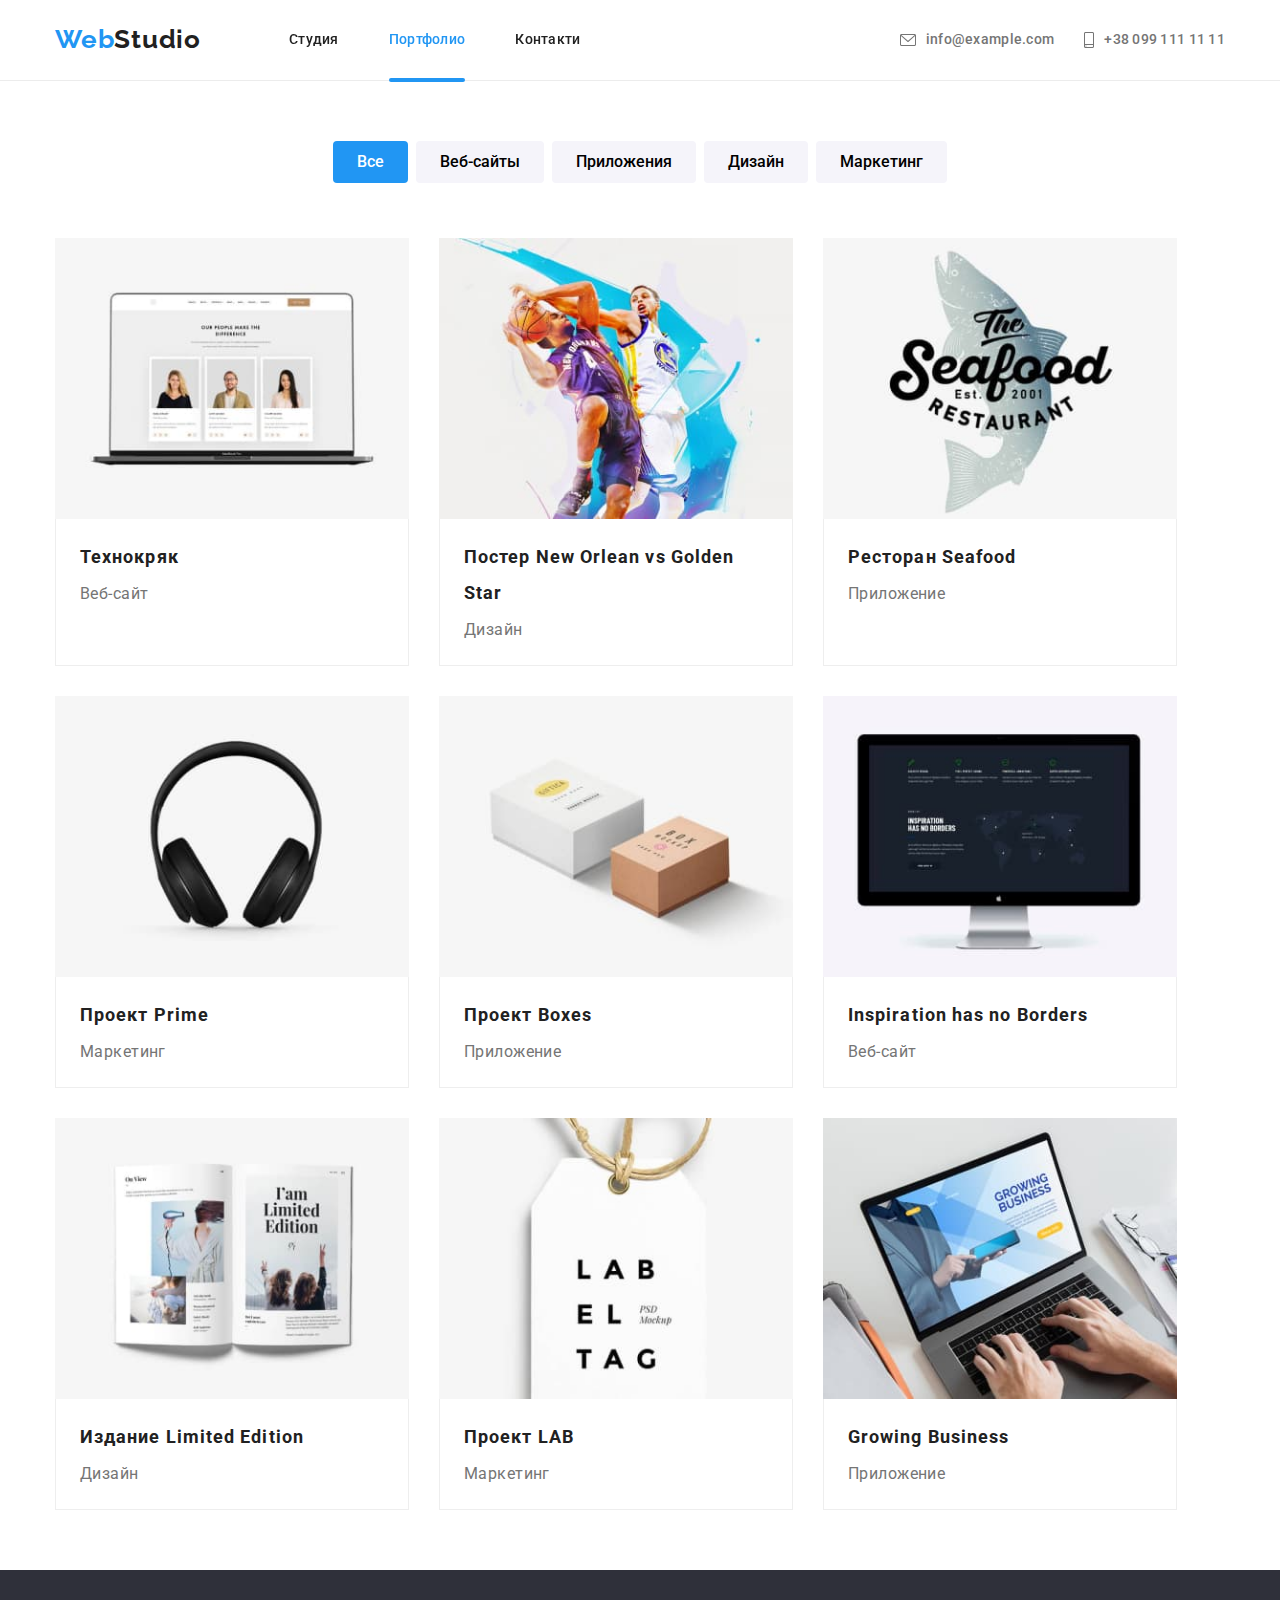
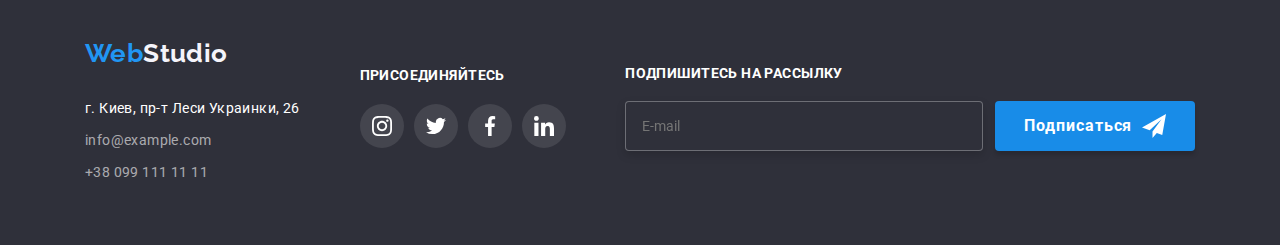
==== commit e7177eeb: "ДЗ 8" ====
--- a/portfolio.html
+++ b/portfolio.html
@@ -54,28 +54,30 @@
                 <a class="header-mobile__link a link" href="#">Контакти</a>
               </li>
             </ul>
-            <ul class="header-mobile-contact list">
-              <li class="header-mobile-contact__tel a">
-                <a href="tel:+380961111111"></a>+38 096 111 11 11
-              </li>
-              <li class="header-mobile-contact__mail a">
-                <a href="mailto:info@devstudio.com"></a>info@devstudio.com
-              </li>
-            </ul>
-            <ul class="header-mobile-social_list list">
-              <li class="header-mobile-social__item">
-                <a class="header-mobile-social__link a" href="">Instagram</a>
-              </li>
-              <li class="header-mobile-social__item">
-                <a class="header-mobile-social__link a" href="">Twitter</a>
-              </li>
-              <li class="header-mobile-social__item">
-                <a class="header-mobile-social__link a" href="">Facebook</a>
-              </li>
-              <li class="header-mobile-social__item">
-                <a class="header-mobile-social__link a" href="">LinkedIn</a>
-              </li>
-            </ul>
+            <div>
+              <ul class="header-mobile-contact list">
+                <li class="header-mobile-contact__tel a">
+                  <a href="tel:+380961111111"></a>+38 096 111 11 11
+                </li>
+                <li class="header-mobile-contact__mail a">
+                  <a href="mailto:info@devstudio.com"></a>info@devstudio.com
+                </li>
+              </ul>
+              <ul class="header-mobile-social_list list">
+                <li class="header-mobile-social__item">
+                  <a class="header-mobile-social__link a" href="">Instagram</a>
+                </li>
+                <li class="header-mobile-social__item">
+                  <a class="header-mobile-social__link a" href="">Twitter</a>
+                </li>
+                <li class="header-mobile-social__item">
+                  <a class="header-mobile-social__link a" href="">Facebook</a>
+                </li>
+                <li class="header-mobile-social__item">
+                  <a class="header-mobile-social__link a" href="">LinkedIn</a>
+                </li>
+              </ul>
+            </div>
           </div>
           <ul class="header__list list">
             <li>
@@ -84,9 +86,7 @@
               >
             </li>
             <li>
-              <a
-                class="header__item link a current"
-                href="./portfolio.html"
+              <a class="header__item link a current" href="./portfolio.html"
                 >Портфолио</a
               >
             </li>
@@ -154,7 +154,10 @@
                 <a class="portfolio-card__link a" href="#">
                   <div class="portfolio-card__overlay">
                     <img
-                    srcset="./images/portfolio/img.jpg 1x, ./images/portfolio/img-2x.jpg 2x"
+                      srcset="
+                        ./images/portfolio/img.jpg    1x,
+                        ./images/portfolio/img-2x.jpg 2x
+                      "
                       src="./images/portfolio/img.jpg"
                       alt="Технокряк"
                       width="370"
@@ -176,7 +179,10 @@
                 <a class="portfolio-card__link a" href="#">
                   <div class="portfolio-card__overlay">
                     <img
-                    srcset="./images/portfolio/img1.jpg 1x, ./images/portfolio/img1-2x.jpg 2x"
+                      srcset="
+                        ./images/portfolio/img1.jpg    1x,
+                        ./images/portfolio/img1-2x.jpg 2x
+                      "
                       src="./images/portfolio/img1.jpg"
                       alt="Постер"
                       width="370"
@@ -200,7 +206,10 @@
                 <a class="portfolio-card__link a" href="#">
                   <div class="portfolio-card__overlay">
                     <img
-                    srcset="./images/portfolio/img2.jpg 1x, ./images/portfolio/img2-2x.jpg 2x"
+                      srcset="
+                        ./images/portfolio/img2.jpg    1x,
+                        ./images/portfolio/img2-2x.jpg 2x
+                      "
                       src="./images/portfolio/img2.jpg"
                       alt="Ресторан"
                       width="370"
@@ -222,7 +231,10 @@
                 <a class="portfolio-card__link a" href="#">
                   <div class="portfolio-card__overlay">
                     <img
-                    srcset="./images/portfolio/img3.jpg 1x, ./images/portfolio/img3-2x.jpg 2x"
+                      srcset="
+                        ./images/portfolio/img3.jpg    1x,
+                        ./images/portfolio/img3-2x.jpg 2x
+                      "
                       src="./images/portfolio/img3.jpg"
                       alt="Prime"
                       width="370"
@@ -244,7 +256,10 @@
                 <a class="portfolio-card__link a" href="#">
                   <div class="portfolio-card__overlay">
                     <img
-                    srcset="./images/portfolio/img4.jpg 1x, ./images/portfolio/img4-2x.jpg 2x"
+                      srcset="
+                        ./images/portfolio/img4.jpg    1x,
+                        ./images/portfolio/img4-2x.jpg 2x
+                      "
                       src="./images/portfolio/img4.jpg"
                       alt="Boxes"
                       width="370"
@@ -266,7 +281,10 @@
                 <a class="portfolio-card__link a" href="#">
                   <div class="portfolio-card__overlay">
                     <img
-                    srcset="./images/portfolio/img5.jpg 1x, ./images/portfolio/img5-2x.jpg 2x"
+                      srcset="
+                        ./images/portfolio/img5.jpg    1x,
+                        ./images/portfolio/img5-2x.jpg 2x
+                      "
                       src="./images/portfolio/img5.jpg"
                       alt="Inspiration"
                       width="370"
@@ -290,7 +308,10 @@
                 <a class="portfolio-card__link a" href="#">
                   <div class="portfolio-card__overlay">
                     <img
-                    srcset="./images/portfolio/img6.jpg 1x, ./images/portfolio/img6-2x.jpg 2x"
+                      srcset="
+                        ./images/portfolio/img6.jpg    1x,
+                        ./images/portfolio/img6-2x.jpg 2x
+                      "
                       src="./images/portfolio/img6.jpg"
                       alt="Издание"
                       width="370"
@@ -314,7 +335,10 @@
                 <a class="portfolio-card__link a" href="#">
                   <div class="portfolio-card__overlay">
                     <img
-                    srcset="./images/portfolio/img7.jpg 1x, ./images/portfolio/img7-2x.jpg 2x"
+                      srcset="
+                        ./images/portfolio/img7.jpg    1x,
+                        ./images/portfolio/img7-2x.jpg 2x
+                      "
                       src="./images/portfolio/img7.jpg"
                       alt="LAB"
                       width="370"
@@ -336,7 +360,10 @@
                 <a class="portfolio-card__link a" href="#">
                   <div class="portfolio-card__overlay">
                     <img
-                    srcset="./images/portfolio/img8.jpg 1x, ./images/portfolio/img8-2x.jpg 2x"
+                      srcset="
+                        ./images/portfolio/img8.jpg    1x,
+                        ./images/portfolio/img8-2x.jpg 2x
+                      "
                       src="./images/portfolio/img8.jpg"
                       alt="Business"
                       width="370"
--- a/css/main.min.css
+++ b/css/main.min.css
@@ -1 +1 @@
-body{font-family:"Roboto",sans-serif;color:var(--general-color);font-size:14px;letter-spacing:.03em;padding:0px}img{display:block;max-width:100%;height:auto}p,h1,h2,h3,h4,h5,h6{margin:0}ul,ol{margin:0;padding-left:0}.container{padding-left:15px;padding-right:15px;margin:0 auto;box-sizing:border-box}@media screen and (min-width: 480px){.container{max-width:480px}}@media screen and (min-width: 768px){.container{max-width:768px}}@media screen and (min-width: 1200px){.container{max-width:1200px}}.link{text-decoration:none}.list{list-style-type:none}.a{text-decoration:none;color:var(--general-color)}.visually-hidden{position:absolute;width:1px;height:1px;margin:-1px;border:0;padding:0;white-space:nowrap;clip-path:inset(100%);clip:rect(0 0 0 0);overflow:hidden}.header{border-bottom:1px solid #ececec}.header .container{display:flex;align-items:center}.header__list{display:flex;font-weight:500;line-height:1.14;letter-spacing:.02em;margin-left:93px}@media screen and (min-width: 768px){.header__list{margin-left:88px}}.header__logo{font-family:"Raleway";font-style:normal;font-weight:700;font-size:26px;line-height:1.076;letter-spacing:.03em;color:var(--hover-color);padding:16px 0 16px 0}@media screen and (min-width: 480px){.header__logo{padding:16px 0 16px 0}}@media screen and (min-width: 768px){.header__logo{padding:24px 0px 25px 0;line-height:1.19}}.header__logo-s{color:var(--general-color)}.header__item{display:none;position:relative;font-weight:500;line-height:1.14;letter-spacing:.02em;padding:32px 0 32px 0;margin-right:50px;transition:color 250ms cubic-bezier(0.4, 0, 0.2, 1)}.header__item:hover{color:var(--hover-color)}.header__item:focus{color:var(--hover-color)}@media screen and (min-width: 768px){.header__item{display:inherit}}.current{color:var(--hover-color)}@media screen and (min-width: 768px){.current::before{content:"";height:4px;width:100%;background-color:var(--hover-color);border-radius:4px;position:absolute;bottom:-2px}}.page-anim::before{content:"";height:4px;width:100%;background-color:var(--hover-color);border-radius:4px;position:absolute;bottom:-3px;opacity:0;transition:opacity 250ms cubic-bezier(0.4, 0, 0.2, 1)}.page-anim::before:hover::before{opacity:1}.header-contact{display:flex;margin-left:auto;display:none}@media screen and (min-width: 768px){.header-contact{flex-wrap:wrap;flex-direction:column;display:inherit}}@media screen and (min-width: 1200px){.header-contact{flex-wrap:inherit;flex-direction:inherit}}.header-contact .header-contact__mail,.header-contact .header-contact__tel{font-weight:500;line-height:1.14;letter-spacing:.02em;color:var(--address-color);transition:color 250ms cubic-bezier(0.4, 0, 0.2, 1)}@media screen and (min-width: 768px){.header-contact .header-contact__mail,.header-contact .header-contact__tel{padding:5px 0 5px 0;margin-right:0}}@media screen and (min-width: 1200px){.header-contact .header-contact__mail,.header-contact .header-contact__tel{padding:32px 0 32px 0;margin-right:30px}}.header-contact__item{display:flex;align-items:center;justify-content:center}.header-contact__item .header-contact__svg{transition:fill 250ms cubic-bezier(0.4, 0, 0.2, 1);margin-right:10px;fill:#757575}.header-contact__item .header-contact__tel{margin-right:0}.header-contact__item:hover .header-contact__svg{fill:var(--hover-color)}.header-contact__item:hover .header-contact__tel{color:var(--hover-color)}.header-contact__item:hover .header-contact__mail{color:var(--hover-color)}.header__btn{display:none}.header__btn:hover .header__svg,.header__btn:focus .header__svg{fill:#2196f3}.header__btn .header__svg{fill:#000}.header__btn .header__svg-close{display:none}@media screen and (max-width: 480px),(max-width: 767px){.header__btn{display:inherit;width:40px;height:40px;margin:0;padding:0;margin-left:auto;border:none;background-color:rgba(0,0,0,0);position:absolute;top:10px;right:15px;z-index:1}}.header-mobile{position:fixed;top:0;left:0;opacity:0;width:100%;height:100%;pointer-events:none}.header__btn.is-open{z-index:2;position:fixed}.header__btn.is-open .header__svg-menu{display:none}.header__btn.is-open .header__svg-close{display:inherit;position:absolute;top:0;right:0}.header-mobile.is-open{width:100%;max-height:100%;background-color:#fff;opacity:1;pointer-events:all;z-index:1}.header-mobile__list{margin:48px 0 0 40px}.header-mobile__item{margin-bottom:32px}.header-mobile__link{font-weight:500;font-size:40px;line-height:47px;text-align:center;letter-spacing:.02em}.header-mobile__link:hover{color:#2196f3}.header-mobile-contact{margin-top:302px;font-weight:500;font-size:34px;line-height:40px;letter-spacing:.02em;margin-left:40px}.header-mobile-contact__tel{margin-bottom:32px;color:#2196f3}.header-mobile-contact__mail{font-size:24px;line-height:28px;letter-spacing:.02em;color:#757575}.header-mobile-social_list{display:flex;flex-wrap:wrap;margin:64px 0 48px 40px}.header-mobile-social_list .header-mobile-social__item{font-size:18px;line-height:1.22;letter-spacing:.02em}.header-mobile-social_list .header-mobile-social__item:last-child .header-mobile-social__link:after{border:none}.header-mobile-social__link{color:#2196f3;margin-right:10px;padding:10px 0 10px 0}.header-mobile-social__link:after{content:"";height:22px;margin-left:10px;border:1px solid rgba(33,33,33,.2);transform:rotate(90deg)}.no-scroll{overflow:hidden}.hero{background:var(--work-color)}@media screen and (min-width: 1200px){.hero{margin:0 auto}}.hero-sec{margin-bottom:60px;max-width:480px;height:400px;text-align:center;background-position:center;background-size:cover;background-repeat:no-repeat;margin-left:auto;margin-right:auto;background-image:linear-gradient(to right, rgba(47, 48, 58, 0.4), rgba(47, 48, 58, 0.4)),url("../images/Header_mobile.jpg")}@media screen and (min-width: 480px){.hero-sec{background-image:linear-gradient(to right, rgba(47, 48, 58, 0.4), rgba(47, 48, 58, 0.4)),url("../images/Header_mobile.jpg");max-width:480px}}@media screen and (min-width: 480px)and (min-device-pixel-ratio: 2),screen and (min-width: 480px)and (-webkit-min-device-pixel-ratio: 2),screen and (min-width: 480px)and (min-resolution: 192dpi),screen and (min-width: 480px)and (min-resolution: 2dppx){.hero-sec{background-image:linear-gradient(to right, rgba(47, 48, 58, 0.4), rgba(47, 48, 58, 0.4)),url(../../images/Header_mobile-2x.jpg)}}@media screen and (min-width: 768px){.hero-sec{background-image:linear-gradient(to right, rgba(47, 48, 58, 0.4), rgba(47, 48, 58, 0.4)),url("../images/Header_table.jpg");max-width:768px}}@media screen and (min-width: 768px)and (min-device-pixel-ratio: 2),screen and (min-width: 768px)and (-webkit-min-device-pixel-ratio: 2),screen and (min-width: 768px)and (min-resolution: 192dpi),screen and (min-width: 768px)and (min-resolution: 2dppx){.hero-sec{background-image:linear-gradient(to right, rgba(47, 48, 58, 0.4), rgba(47, 48, 58, 0.4)),url(../../images/Header_table-2x.jpg)}}@media screen and (min-width: 1200px){.hero-sec{max-width:1600px;height:600px;background-image:linear-gradient(to right, rgba(47, 48, 58, 0.4), rgba(47, 48, 58, 0.4)),url(../../images/ImgOverlay.jpg)}}@media screen and (min-width: 1200px)and (min-device-pixel-ratio: 2),screen and (min-width: 1200px)and (-webkit-min-device-pixel-ratio: 2),screen and (min-width: 1200px)and (min-resolution: 192dpi),screen and (min-width: 1200px)and (min-resolution: 2dppx){.hero-sec{background-image:linear-gradient(to right, rgba(47, 48, 58, 0.4), rgba(47, 48, 58, 0.4)),url(../../images/hero-img-desktop@2x.jpg)}}.hero-three{padding-top:0}.hero__title{padding-top:118px;margin-bottom:30px;margin-left:auto;margin-right:auto;color:#fff;font-weight:900;font-size:26px;line-height:1.61;text-transform:uppercase;letter-spacing:.06em;text-align:center}@media screen and (min-width: 480px){.hero__title{padding-top:118px}}@media screen and (min-width: 768px){.hero__title{width:360px}}@media screen and (min-width: 1200px){.hero__title{width:696px;font-size:44px;line-height:1.36;padding-top:200px}}.hero__btn{background:var(--hover-color);box-shadow:0px 4px 4px rgba(0,0,0,.15);border-radius:4px;color:var(--background-color);cursor:pointer;font-family:inherit;font-weight:700;font-size:16px;line-height:1.87;letter-spacing:.06em;box-shadow:0px 4px 4px rgba(0,0,0,.15);border-radius:4px;padding:10px 32px;border-color:rgba(0,0,0,0);transition:background-color 250ms cubic-bezier(0.4, 0, 0.2, 1)}.hero__btn:hover{background-color:var(--main-btn-backgroung-color)}.hero__btn:focus{background-color:var(--main-btn-backgroung-color)}.benefits{margin-bottom:60px}.benefits__list{display:flex;flex-wrap:wrap;gap:30px}@media screen and (min-width: 1200px){.benefits__list{flex-wrap:nowrap}}.benefits__list .benefits__svg{background-color:#f5f4fa;display:flex;justify-content:center;align-items:center;height:120px;margin-bottom:30px}.benefits__list .benefits__title{color:var(--general-color);font-weight:700;font-size:14px;line-height:1.14;text-transform:uppercase;margin-bottom:10px}.benefits__list .benefits__text{line-height:1.71;color:var(--address-color)}@media screen and (min-width: 768px){.benefits__item{width:calc((100% - 30px)/2)}}.team-back{background:var(--background-color);padding-bottom:60px}.team__title{font-weight:700;font-size:36px;line-height:1.16;padding-top:60px;margin-bottom:30px;text-align:center}.team__list{display:flex;flex-wrap:wrap;gap:30px}@media screen and (min-width: 1200px){.team__list{flex-wrap:nowrap}}.team__item{width:100%;background-color:var(--work-color);box-shadow:0px 1px 3px rgba(0,0,0,.12),0px 1px 1px rgba(0,0,0,.14),0px 2px 1px rgba(0,0,0,.2);border-radius:0px 0px 4px 4px}.team__item img{width:450px}@media screen and (min-width: 768px){.team__item{width:calc((100% - 30px)/2)}.team__item img{width:354px}}@media screen and (min-width: 1200px){.team__item img{width:270px}}.team-div__title{font-weight:500;font-size:16px;line-height:1.18;color:var(--general-color);margin-bottom:10px;text-align:center;padding-top:20px}.team-div__text{font-size:16px;line-height:1.18;color:var(--address-color);text-align:center}.team-div__social{display:flex;justify-content:center;margin-top:16px;padding-bottom:24px}.team-div__link{width:44px;height:44px;border-radius:50%;display:flex;align-items:center;justify-content:center;transition:background-color 250ms cubic-bezier(0.4, 0, 0.2, 1)}.team-div__link:hover{background-color:var(--hover-color)}.team-div__link:focus{background-color:var(--hover-color)}.team__item:last-child{margin-bottom:0}.team-div__svg{transition:fill 250ms cubic-bezier(0.4, 0, 0.2, 1);fill:#afb1b8}.team-div__link:hover .team-div__svg,.team-div__link:focus .team-div__svg{fill:var(--work-color)}.clients__title{font-weight:700;font-size:36px;line-height:1.16;margin-bottom:30px;text-align:center;margin-top:60px}.client__list{display:flex;flex-wrap:wrap;gap:30px;justify-content:center;margin-bottom:60px}@media screen and (min-width: 1200px){.client__list{flex-wrap:nowrap;width:1170px;margin:0 auto;margin-bottom:94px}}.clients__link{height:100%;border:1px solid #afb1b8;box-sizing:border-box;border-radius:4px;display:flex;justify-content:center;align-items:center;transition:border-color 250ms cubic-bezier(0.4, 0, 0.2, 1)}.clients__link:hover{border-color:var(--hover-color)}.clients__item{height:92px;width:calc((100% - 60px)/2)}@media screen and (min-width: 768px){.clients__item{width:calc((100% - 90px)/3)}}.clients__svg{align-content:center;max-width:106px;max-height:60px;transition:fill 250ms cubic-bezier(0.4, 0, 0.2, 1);fill:#afb1b8}.clients__link:hover .clients__svg{fill:var(--hover-color)}.footer{background:var(--main-background-color);padding:60px 0 60px 0}@media screen and (min-width: 480px)and (max-width: 767px){.footer{padding:60px 0 0 0}}.footer-con{display:flex;flex-wrap:wrap;flex-direction:column;justify-content:center;width:100%}@media screen and (min-width: 768px){.footer-con{flex-direction:row;justify-content:space-around}}@media screen and (min-width: 1200px){.footer-con{align-items:baseline;max-width:1200px;align-items:center}}.footer__div{text-align:center}@media screen and (min-width: 1200px){.footer__div{text-align:start}}.footer__logo{font-family:"Raleway";font-weight:700;font-size:26px;line-height:1.82;color:var(--hover-color)}.footer__logo .footer__logo-s{color:var(--background-color)}.footer-div__list{display:flex;margin-bottom:60px;justify-content:center}.footer-div__item+.footer-div__item{margin-left:10px}.footer-div__link{width:44px;height:44px;background-color:rgba(255,255,255,.1);border-radius:50%;display:flex;justify-content:center;align-items:center;fill:#fff;transition:background-color 250ms cubic-bezier(0.4, 0, 0.2, 1)}.footer-div__link:hover{background-color:var(--hover-color)}.footer-div__link:focus{background-color:var(--hover-color)}.footer-div__title{font-family:inherit;font-style:normal;font-weight:700;line-height:1.14;text-transform:uppercase;color:var(--work-color);margin-bottom:20px;text-align:center}@media screen and (min-width: 1200px){.footer-div__title{text-align:start}}.footer__address{margin-top:20px}.footer__list{margin-bottom:60px}@media screen and (min-width: 768px){.footer__list{text-align:center}}@media screen and (min-width: 1200px){.footer__list{text-align:start}}.footer__item{margin-bottom:8px}.footer__item:last-child{margin-bottom:0}.footer__text{font-style:normal;line-height:1.71;color:var(--work-color)}.footer__real{font-style:normal;line-height:1.71;color:rgba(255,255,255,.6)}.footer__form{display:flex;flex-direction:column;text-align:center;align-items:center;width:100%}@media screen and (min-width: 1200px){.footer__form{width:570px;display:flex;margin-left:auto;flex-direction:row;margin-bottom:40px}}.footer__title{font-weight:700;font-size:14px;line-height:16px;letter-spacing:.03em;text-transform:uppercase;color:#fff;text-align:center}@media screen and (min-width: 1200px){.footer__title{text-align:start}}.footer-form__input{width:100%;height:50px;border:1px solid rgba(255,255,255,.3);filter:drop-shadow(0px 4px 4px rgba(0, 0, 0, 0.15));border-radius:4px;margin-top:20px;background-color:var(--main-background-color);padding-left:16px;color:var(--work-color);margin-bottom:20px}@media screen and (min-width: 480px){.footer-form__input{width:450px}}@media screen and (min-width: 768px){.footer-form__input{width:450px}}@media screen and (min-width: 1200px){.footer-form__input{width:358px;margin-right:12px}}.footer-form__btn{box-shadow:0px 4px 4px rgba(0,0,0,.15);width:200px;height:50px;font-family:inherit;font-style:normal;background-color:var(--main-btn-backgroung-color);color:var(--work-color);font-weight:700;font-size:16px;line-height:1.88;align-items:center;letter-spacing:.06em;border-radius:4px;border-color:rgba(0,0,0,0);cursor:pointer;display:flex;justify-content:center}.footer-form__btn::after{content:"";float:right;width:24px;height:24px;background-image:url(../images/icon-send.svg);margin-left:10px}.footer-form__label{width:100%}@media screen and (min-width: 1200px){.footer-form__label{width:auto}}.portfolio-btn__list{display:flex;flex-wrap:wrap}@media screen and (min-width: 768px){.portfolio-btn__list{justify-content:center}}.portfolio-btn{margin-top:60px}.portfolio-btn__item{margin-right:8px;margin-bottom:15px}.portfolio-btn__item:last-child{margin:0}.portfolio-btn__btn{font-family:inherit;font-style:normal;font-weight:500;font-size:16px;line-height:1.6;text-align:center;background-color:var(--background-color);cursor:pointer;padding:6px 22px;border-radius:4px;border-color:rgba(0,0,0,0);transition:background-color 250ms cubic-bezier(0.4, 0, 0.2, 1),color 250ms cubic-bezier(0.4, 0, 0.2, 1),box-shadow 250ms cubic-bezier(0.4, 0, 0.2, 1)}.portfolio-btn__btn:hover{background-color:var(--hover-color);color:var(--background-color);box-shadow:0px 3px 1px rgba(0,0,0,.1),0px 1px 2px rgba(0,0,0,.08),0px 2px 2px rgba(0,0,0,.12)}.portfolio-btn__btn:focus{background-color:var(--hover-color);color:var(--background-color);box-shadow:0px 3px 1px rgba(0,0,0,.1),0px 1px 2px rgba(0,0,0,.08),0px 2px 2px rgba(0,0,0,.12)}.current-port{background:var(--hover-color);color:var(--work-color)}.portfolio-card__list{display:flex;flex-wrap:wrap;flex-grow:1;gap:30px;margin-top:40px;margin-bottom:60px}.portfolio-card__item:hover .portfolio-card__text{transform:translateY(0)}.portfolio-card__div{border-left:1px solid #eee;border-bottom:1px solid #eee;border-right:1px solid #eee;padding:20px 24px;display:flex;flex-direction:column;flex-grow:1}@media screen and (min-width: 768px){.portfolio-card__div{width:354px}}.portfolio-card__link{display:flex;flex-direction:column;height:100%;transition-property:box-shadow;transition-duration:250ms;transition-timing-function:cubic-bezier(0.4, 0, 0.2, 1)}.portfolio-card__link:hover{box-shadow:0px 1px 1px rgba(0,0,0,.12),0px 4px 4px rgba(0,0,0,.06),1px 4px 6px rgba(0,0,0,.16)}.portfolio-card__title{font-weight:700;font-size:18px;line-height:2;letter-spacing:.06em;margin-bottom:4px}.portfolio-card__parag{font-weight:400;font-size:16px;line-height:1.87;color:var(--address-color)}.portfolio-card__overlay{position:relative;overflow:hidden;max-width:450px}.portfolio-card__overlay img{width:450px}@media screen and (min-width: 768px){.portfolio-card__overlay{width:354px}}.portfolio-card__text{position:absolute;bottom:-1px;left:0;background-color:rgba(33,150,243,.9);transition-property:transform;transition-duration:250ms;transition-timing-function:cubic-bezier(0.4, 0, 0.2, 1);transform:translateY(100%);width:100%;height:100%;padding:63px 24px;font-weight:400;font-size:18px;line-height:1.56;letter-spacing:.03em;color:#fff}:root{--general-color: #212121;--work-color: #ffffff;--hover-color: #2196f3;--background-color: #f5f4fa;--address-color: #757575;--main-background-color: #2f303a;--main-btn-backgroung-color: #188ce8;--typical-margin: 30px}.backdrop{position:fixed;top:0;left:0;width:100%;height:100%;background-color:rgba(0,0,0,.2);opacity:1;transition:opacity 250ms cubic-bezier(0.4, 0, 0.2, 1);z-index:1}.backdrop.is-hidden{opacity:0;pointer-events:none}.modal{position:absolute;top:50%;left:50%;width:100%;height:609px;background-color:var(--work-color);transform:translate(-50%, -50%);box-shadow:0px 1px 3px rgba(0,0,0,.12),0px 1px 1px rgba(0,0,0,.14),0px 2px 1px rgba(0,0,0,.2);border-radius:4px;padding:40px}.modal .modal__btn{position:absolute;display:flex;justify-content:center;align-items:center;top:8px;right:8px;width:30px;height:30px;border:1px solid rgba(0,0,0,.1);border-radius:50%;background-color:var(--work-color);cursor:pointer}@media screen and (min-width: 480px){.modal{width:480px}}@media screen and (min-width: 1200px){.modal{width:528px;height:581px}}.modal-form{display:flex;flex-direction:column;text-align:initial;margin:0 auto}.modal-form .modal-form__title{font-weight:700;font-size:20px;line-height:23px;text-align:center;letter-spacing:.03em;margin-bottom:12px;color:#212121}.modal-form .modal-form__field{position:relative;display:flex;flex-direction:column-reverse;margin-bottom:10px}.modal-form .modal-form__label{margin-bottom:4px;font-weight:400;font-size:12px;line-height:1.16;letter-spacing:.01em;color:#757575}.modal-form__input{border:1px solid rgba(33,33,33,.2);box-sizing:border-box;border-radius:4px;height:40px;padding-left:42px;transition:border 250ms cubic-bezier(0.4, 0, 0.2, 1)}.modal-form__input:focus{border-color:#188ce8;outline:none}.modal-form__input:focus~.modal-form__svg{fill:var(--hover-color)}.modal-form__textarea{resize:none;border:1px solid rgba(33,33,33,.2);box-sizing:border-box;border-radius:4px;width:100%;height:120px;padding:12px 16px;margin-top:4px;transition:border 250ms cubic-bezier(0.4, 0, 0.2, 1)}.modal-form__textarea:focus{border-color:#188ce8;outline:none}.modal-form__comment{font-weight:400;font-size:12px;line-height:1.16;letter-spacing:.01em;color:#757575}.modal-form__label textarea::placeholder{font-weight:400;font-size:12px;line-height:1.16;letter-spacing:.01em;color:var(--address-color);padding:12px 16px}.modal-checkbox{position:relative;font-weight:400;font-size:14px;line-height:1.71;letter-spacing:.03em;color:#757575;margin-top:20px;margin-bottom:30px;display:flex;justify-content:center;align-items:center}.modal-checkbox input[type=checkbox]{margin-right:7px}.modal-form__btn{background:var(--hover-color);border-radius:4px;color:var(--background-color);cursor:pointer;font-family:inherit;font-style:normal;font-weight:700;font-size:16px;line-height:1.87;letter-spacing:.06em;border-color:rgba(0,0,0,0);width:200px;height:50px;margin-right:auto;margin-left:auto;transition:background-color 250ms cubic-bezier(0.4, 0, 0.2, 1),box-shadow 250ms cubic-bezier(0.4, 0, 0.2, 1)}.modal-form__btn:hover{background-color:#188ce8;box-shadow:0px 4px 4px rgba(0,0,0,.15)}.modal-form__btn:focus{background-color:#188ce8;box-shadow:0px 4px 4px rgba(0,0,0,.15)}.modal-form__svg{position:absolute;top:50%;left:12px;transition:fill 250ms cubic-bezier(0.4, 0, 0.2, 1)}.modal-checkbox__svg{position:absolute;top:50%;left:1px;opacity:1;width:16px;height:15px;transform:translateY(-50%)}@media screen and (min-width: 1200px){.modal-checkbox__svg{left:12px}}.modal-checkbox__label{font-weight:400;font-size:12px;line-height:14px;margin-left:24px;text-align:center}.modal-checkbox__label .modal-checkbox__checkbox{appearance:none;position:absolute}.modal-checkbox__label .modal-checkbox__license{color:#2196f3}.modal-checkbox__label .modal-checkbox__svgcheck{position:absolute;opacity:0}@media screen and (min-width: 1200px){.modal-checkbox__label{font-size:14px}}.modal__btn-close{fill:#000;transition:fill 250ms cubic-bezier(0.4, 0, 0.2, 1)}.modal__btn:hover .modal__btn-close{fill:var(--hover-color)}.modal-checkbox__checkbox:checked~.checkbox-svg{position:absolute;opacity:0}.modal-checkbox__checkbox:checked~.modal-checkbox__svgcheck{position:absolute;top:50%;left:1px;opacity:1;width:16px;height:15px;transform:translateY(-50%)}@media screen and (min-width: 1200px){.modal-checkbox__checkbox:checked~.modal-checkbox__svgcheck{left:12px}}.work{display:none}@media screen and (min-width: 1200px){.work{display:initial}}.work__title{font-weight:700;font-size:36px;line-height:1.16;text-align:center;margin-bottom:50px}.work__list{display:flex;margin-bottom:94px}.work__item{position:relative;margin-right:var(--typical-margin)}.work__item:last-child{margin-right:0}.work__text{position:absolute;bottom:0;left:0;width:370px;height:70px;background-color:rgba(47,48,58,.8);color:var(--work-color);display:flex;justify-content:center;align-items:center;font-weight:700;line-height:1.14;text-transform:uppercase}/*# sourceMappingURL=main.min.css.map */+body{font-family:"Roboto",sans-serif;color:var(--general-color);font-size:14px;letter-spacing:.03em;padding:0px}img{display:block;max-width:100%;height:auto}p,h1,h2,h3,h4,h5,h6{margin:0}ul,ol{margin:0;padding-left:0}.container{padding-left:15px;padding-right:15px;margin:0 auto;box-sizing:border-box}@media screen and (min-width: 480px){.container{max-width:480px}}@media screen and (min-width: 768px){.container{max-width:768px}}@media screen and (min-width: 1200px){.container{max-width:1200px}}.link{text-decoration:none}.list{list-style-type:none}.a{text-decoration:none;color:var(--general-color)}.visually-hidden{position:absolute;width:1px;height:1px;margin:-1px;border:0;padding:0;white-space:nowrap;clip-path:inset(100%);clip:rect(0 0 0 0);overflow:hidden}.header{border-bottom:1px solid #ececec}.header .container{display:flex;align-items:center}.header__list{display:flex;font-weight:500;line-height:1.14;letter-spacing:.02em;margin-left:93px}@media screen and (min-width: 768px){.header__list{margin-left:88px}}.header__logo{font-family:"Raleway";font-style:normal;font-weight:700;font-size:26px;line-height:1.076;letter-spacing:.03em;color:var(--hover-color);padding:16px 0 16px 0}@media screen and (min-width: 480px){.header__logo{padding:16px 0 16px 0}}@media screen and (min-width: 768px){.header__logo{padding:24px 0px 25px 0;line-height:1.19}}.header__logo-s{color:var(--general-color)}.header__item{display:none;position:relative;font-weight:500;line-height:1.14;letter-spacing:.02em;padding:32px 0 32px 0;margin-right:50px;transition:color 250ms cubic-bezier(0.4, 0, 0.2, 1)}.header__item:hover{color:var(--hover-color)}.header__item:focus{color:var(--hover-color)}@media screen and (min-width: 768px){.header__item{display:inherit}}.current{color:var(--hover-color)}@media screen and (min-width: 768px){.current::before{content:"";height:4px;width:100%;background-color:var(--hover-color);border-radius:4px;position:absolute;bottom:-2px}}.page-anim::before{content:"";height:4px;width:100%;background-color:var(--hover-color);border-radius:4px;position:absolute;bottom:-3px;opacity:0;transition:opacity 250ms cubic-bezier(0.4, 0, 0.2, 1)}.page-anim::before:hover::before{opacity:1}.header-contact{display:flex;margin-left:auto;display:none}@media screen and (min-width: 768px){.header-contact{flex-wrap:wrap;flex-direction:column;display:inherit}}@media screen and (min-width: 1200px){.header-contact{flex-wrap:inherit;flex-direction:inherit}}.header-contact .header-contact__mail,.header-contact .header-contact__tel{font-weight:500;line-height:1.14;letter-spacing:.02em;color:var(--address-color);transition:color 250ms cubic-bezier(0.4, 0, 0.2, 1)}@media screen and (min-width: 768px){.header-contact .header-contact__mail,.header-contact .header-contact__tel{padding:5px 0 5px 0;margin-right:0}}@media screen and (min-width: 1200px){.header-contact .header-contact__mail,.header-contact .header-contact__tel{padding:32px 0 32px 0;margin-right:30px}}.header-contact__item{display:flex;align-items:center;justify-content:center}.header-contact__item .header-contact__svg{transition:fill 250ms cubic-bezier(0.4, 0, 0.2, 1);margin-right:10px;fill:#757575}.header-contact__item .header-contact__tel{margin-right:0}.header-contact__item:hover .header-contact__svg{fill:var(--hover-color)}.header-contact__item:hover .header-contact__tel{color:var(--hover-color)}.header-contact__item:hover .header-contact__mail{color:var(--hover-color)}.header__btn{display:none}.header__btn:hover .header__svg,.header__btn:focus .header__svg{fill:#2196f3}.header__btn .header__svg{fill:#000}.header__btn .header__svg-close{display:none}@media screen and (max-width: 480px),(max-width: 767px){.header__btn{display:inherit;width:40px;height:40px;margin:0;padding:0;margin-left:auto;border:none;background-color:rgba(0,0,0,0);position:absolute;top:10px;right:15px;z-index:1}}.header-mobile{position:fixed;top:0;left:0;opacity:0;width:100%;height:100%;pointer-events:none}.header__btn.is-open{z-index:2;position:fixed}.header__btn.is-open .header__svg-menu{display:none}.header__btn.is-open .header__svg-close{display:inherit;position:absolute;top:0;right:0}.header-mobile.is-open{width:100%;max-height:100%;background-color:#fff;opacity:1;pointer-events:all;z-index:1;display:flex;flex-direction:column;justify-content:space-between;overflow-y:auto}.header-mobile__list{margin:48px 0 0 40px}.header-mobile__item{margin-bottom:32px}.header-mobile__link{font-weight:500;font-size:40px;line-height:47px;text-align:center;letter-spacing:.02em}.header-mobile__link:hover{color:#2196f3}.header-mobile-contact{font-weight:500;font-size:34px;line-height:40px;letter-spacing:.02em;margin-left:40px}.header-mobile-contact__tel{margin-bottom:32px;color:#2196f3}.header-mobile-contact__mail{font-size:24px;line-height:28px;letter-spacing:.02em;color:#757575}.header-mobile-social_list{display:flex;flex-wrap:wrap;margin:64px 0 48px 40px}.header-mobile-social_list .header-mobile-social__item{font-size:18px;line-height:1.22;letter-spacing:.02em}.header-mobile-social_list .header-mobile-social__item:last-child .header-mobile-social__link:after{border:none}.header-mobile-social__link{color:#2196f3;margin-right:10px;padding:10px 0 10px 0}.header-mobile-social__link:after{content:"";height:22px;margin-left:10px;border:1px solid rgba(33,33,33,.2);transform:rotate(90deg)}.no-scroll{overflow:hidden}.hero{background:var(--work-color)}@media screen and (min-width: 1200px){.hero{margin:0 auto}}.hero-sec{margin-bottom:60px;max-width:480px;height:400px;text-align:center;background-position:center;background-size:cover;background-repeat:no-repeat;margin-left:auto;margin-right:auto;background-image:linear-gradient(to right, rgba(47, 48, 58, 0.4), rgba(47, 48, 58, 0.4)),url("../images/Header_mobile.jpg")}@media screen and (min-width: 480px){.hero-sec{background-image:linear-gradient(to right, rgba(47, 48, 58, 0.4), rgba(47, 48, 58, 0.4)),url("../images/Header_mobile.jpg");max-width:480px}}@media screen and (min-width: 480px)and (min-device-pixel-ratio: 2),screen and (min-width: 480px)and (-webkit-min-device-pixel-ratio: 2),screen and (min-width: 480px)and (min-resolution: 192dpi),screen and (min-width: 480px)and (min-resolution: 2dppx){.hero-sec{background-image:linear-gradient(to right, rgba(47, 48, 58, 0.4), rgba(47, 48, 58, 0.4)),url(../images/Header_mobile-2x.jpg)}}@media screen and (min-width: 768px){.hero-sec{background-image:linear-gradient(to right, rgba(47, 48, 58, 0.4), rgba(47, 48, 58, 0.4)),url("../images/Header_table.jpg");max-width:768px}}@media screen and (min-width: 768px)and (min-device-pixel-ratio: 2),screen and (min-width: 768px)and (-webkit-min-device-pixel-ratio: 2),screen and (min-width: 768px)and (min-resolution: 192dpi),screen and (min-width: 768px)and (min-resolution: 2dppx){.hero-sec{background-image:linear-gradient(to right, rgba(47, 48, 58, 0.4), rgba(47, 48, 58, 0.4)),url(../images/Header_table-2x.jpg)}}@media screen and (min-width: 1200px){.hero-sec{max-width:1600px;height:600px;background-image:linear-gradient(to right, rgba(47, 48, 58, 0.4), rgba(47, 48, 58, 0.4)),url(../images/ImgOverlay.jpg)}}@media screen and (min-width: 1200px)and (min-device-pixel-ratio: 2),screen and (min-width: 1200px)and (-webkit-min-device-pixel-ratio: 2),screen and (min-width: 1200px)and (min-resolution: 192dpi),screen and (min-width: 1200px)and (min-resolution: 2dppx){.hero-sec{background-image:linear-gradient(to right, rgba(47, 48, 58, 0.4), rgba(47, 48, 58, 0.4)),url(../images/hero-img-desktop@2x.jpg)}}.hero-three{padding-top:0}.hero__title{padding-top:118px;margin-bottom:30px;margin-left:auto;margin-right:auto;color:#fff;font-weight:900;font-size:26px;line-height:1.61;text-transform:uppercase;letter-spacing:.06em;text-align:center}@media screen and (min-width: 480px){.hero__title{padding-top:118px}}@media screen and (min-width: 768px){.hero__title{width:360px}}@media screen and (min-width: 1200px){.hero__title{width:696px;font-size:44px;line-height:1.36;padding-top:200px}}.hero__btn{background:var(--hover-color);box-shadow:0px 4px 4px rgba(0,0,0,.15);border-radius:4px;color:var(--background-color);cursor:pointer;font-family:inherit;font-weight:700;font-size:16px;line-height:1.87;letter-spacing:.06em;box-shadow:0px 4px 4px rgba(0,0,0,.15);border-radius:4px;padding:10px 32px;border-color:rgba(0,0,0,0);transition:background-color 250ms cubic-bezier(0.4, 0, 0.2, 1)}.hero__btn:hover{background-color:var(--main-btn-backgroung-color)}.hero__btn:focus{background-color:var(--main-btn-backgroung-color)}.benefits{margin-bottom:60px}.benefits__list{display:flex;flex-wrap:wrap;gap:30px}@media screen and (min-width: 1200px){.benefits__list{flex-wrap:nowrap}}.benefits__list .benefits__svg{background-color:#f5f4fa;display:flex;justify-content:center;align-items:center;height:120px;margin-bottom:30px}.benefits__list .benefits__title{color:var(--general-color);font-weight:700;font-size:14px;line-height:1.14;text-transform:uppercase;margin-bottom:10px}.benefits__list .benefits__text{line-height:1.71;color:var(--address-color)}@media screen and (min-width: 768px){.benefits__item{width:calc((100% - 30px)/2)}}.team-back{background:var(--background-color);padding-bottom:60px}.team__title{font-weight:700;font-size:36px;line-height:1.16;padding-top:60px;margin-bottom:30px;text-align:center}.team__list{display:flex;flex-wrap:wrap;gap:30px}@media screen and (min-width: 1200px){.team__list{flex-wrap:nowrap}}.team__item{width:100%;background-color:var(--work-color);box-shadow:0px 1px 3px rgba(0,0,0,.12),0px 1px 1px rgba(0,0,0,.14),0px 2px 1px rgba(0,0,0,.2);border-radius:0px 0px 4px 4px}.team__item img{width:450px}@media screen and (min-width: 768px){.team__item{width:calc((100% - 30px)/2)}.team__item img{width:354px}}@media screen and (min-width: 1200px){.team__item img{width:270px}}.team-div__title{font-weight:500;font-size:16px;line-height:1.18;color:var(--general-color);margin-bottom:10px;text-align:center;padding-top:20px}.team-div__text{font-size:16px;line-height:1.18;color:var(--address-color);text-align:center}.team-div__social{display:flex;justify-content:center;margin-top:16px;padding-bottom:24px}.team-div__link{width:44px;height:44px;border-radius:50%;display:flex;align-items:center;justify-content:center;transition:background-color 250ms cubic-bezier(0.4, 0, 0.2, 1)}.team-div__link:hover{background-color:var(--hover-color)}.team-div__link:focus{background-color:var(--hover-color)}.team__item:last-child{margin-bottom:0}.team-div__svg{transition:fill 250ms cubic-bezier(0.4, 0, 0.2, 1);fill:#afb1b8}.team-div__link:hover .team-div__svg,.team-div__link:focus .team-div__svg{fill:var(--work-color)}.clients__title{font-weight:700;font-size:36px;line-height:1.16;margin-bottom:30px;text-align:center;margin-top:60px}.client__list{display:flex;flex-wrap:wrap;gap:30px;justify-content:center;margin-bottom:60px}@media screen and (min-width: 1200px){.client__list{flex-wrap:nowrap;width:1170px;margin:0 auto;margin-bottom:94px}}.clients__link{height:100%;border:1px solid #afb1b8;box-sizing:border-box;border-radius:4px;display:flex;justify-content:center;align-items:center;transition:border-color 250ms cubic-bezier(0.4, 0, 0.2, 1)}.clients__link:hover{border-color:var(--hover-color)}.clients__item{height:92px;width:calc((100% - 60px)/2)}@media screen and (min-width: 768px){.clients__item{width:calc((100% - 90px)/3)}}.clients__svg{align-content:center;max-width:106px;max-height:60px;transition:fill 250ms cubic-bezier(0.4, 0, 0.2, 1);fill:#afb1b8}.clients__link:hover .clients__svg{fill:var(--hover-color)}.footer{background:var(--main-background-color);padding:60px 0 60px 0}@media screen and (min-width: 1200px){.footer{padding:60px 0 0 0}}.footer-con{display:flex;flex-wrap:wrap;flex-direction:column;justify-content:center;width:100%}@media screen and (min-width: 768px){.footer-con{flex-direction:row;justify-content:space-around}}@media screen and (min-width: 1200px){.footer-con{align-items:baseline;max-width:1200px;align-items:center}}.footer__div{text-align:center}@media screen and (min-width: 1200px){.footer__div{text-align:start}}.footer__logo{font-family:"Raleway";font-weight:700;font-size:26px;line-height:1.82;color:var(--hover-color)}.footer__logo .footer__logo-s{color:var(--background-color)}.footer-div__list{display:flex;margin-bottom:60px;justify-content:center}.footer-div__item+.footer-div__item{margin-left:10px}.footer-div__link{width:44px;height:44px;background-color:rgba(255,255,255,.1);border-radius:50%;display:flex;justify-content:center;align-items:center;fill:#fff;transition:background-color 250ms cubic-bezier(0.4, 0, 0.2, 1)}.footer-div__link:hover{background-color:var(--hover-color)}.footer-div__link:focus{background-color:var(--hover-color)}.footer-div__title{font-family:inherit;font-style:normal;font-weight:700;line-height:1.14;text-transform:uppercase;color:var(--work-color);margin-bottom:20px;text-align:center}@media screen and (min-width: 1200px){.footer-div__title{text-align:start}}.footer__address{margin-top:20px}.footer__list{margin-bottom:60px}@media screen and (min-width: 768px){.footer__list{text-align:center}}@media screen and (min-width: 1200px){.footer__list{text-align:start}}.footer__item{margin-bottom:8px}.footer__item:last-child{margin-bottom:0}.footer__text{font-style:normal;line-height:1.71;color:var(--work-color)}.footer__real{font-style:normal;line-height:1.71;color:rgba(255,255,255,.6)}.footer__form{display:flex;flex-direction:column;text-align:center;align-items:center;width:100%}@media screen and (min-width: 1200px){.footer__form{width:570px;display:flex;margin-left:auto;flex-direction:row;margin-bottom:40px}}.footer__title{font-weight:700;font-size:14px;line-height:16px;letter-spacing:.03em;text-transform:uppercase;color:#fff;text-align:center}@media screen and (min-width: 1200px){.footer__title{text-align:start}}.footer-form__input{width:100%;height:50px;border:1px solid rgba(255,255,255,.3);filter:drop-shadow(0px 4px 4px rgba(0, 0, 0, 0.15));border-radius:4px;margin-top:20px;background-color:var(--main-background-color);padding-left:16px;color:var(--work-color);margin-bottom:20px}@media screen and (min-width: 480px){.footer-form__input{width:450px}}@media screen and (min-width: 768px){.footer-form__input{width:450px}}@media screen and (min-width: 1200px){.footer-form__input{width:358px;margin-right:12px}}.footer-form__btn{box-shadow:0px 4px 4px rgba(0,0,0,.15);width:200px;height:50px;font-family:inherit;font-style:normal;background-color:var(--main-btn-backgroung-color);color:var(--work-color);font-weight:700;font-size:16px;line-height:1.88;align-items:center;letter-spacing:.06em;border-radius:4px;border-color:rgba(0,0,0,0);cursor:pointer;display:flex;justify-content:center}.footer-form__btn::after{content:"";float:right;width:24px;height:24px;background-image:url(../images/icon-send.svg);margin-left:10px}.footer-form__label{width:100%}@media screen and (min-width: 1200px){.footer-form__label{width:auto}}.portfolio-btn__list{display:flex;flex-wrap:wrap}@media screen and (min-width: 768px){.portfolio-btn__list{justify-content:center}}.portfolio-btn{margin-top:60px}.portfolio-btn__item{margin-right:8px;margin-bottom:15px}.portfolio-btn__item:last-child{margin:0}.portfolio-btn__btn{font-family:inherit;font-style:normal;font-weight:500;font-size:16px;line-height:1.6;text-align:center;background-color:var(--background-color);cursor:pointer;padding:6px 22px;border-radius:4px;border-color:rgba(0,0,0,0);transition:background-color 250ms cubic-bezier(0.4, 0, 0.2, 1),color 250ms cubic-bezier(0.4, 0, 0.2, 1),box-shadow 250ms cubic-bezier(0.4, 0, 0.2, 1)}.portfolio-btn__btn:hover{background-color:var(--hover-color);color:var(--background-color);box-shadow:0px 3px 1px rgba(0,0,0,.1),0px 1px 2px rgba(0,0,0,.08),0px 2px 2px rgba(0,0,0,.12)}.portfolio-btn__btn:focus{background-color:var(--hover-color);color:var(--background-color);box-shadow:0px 3px 1px rgba(0,0,0,.1),0px 1px 2px rgba(0,0,0,.08),0px 2px 2px rgba(0,0,0,.12)}.current-port{background:var(--hover-color);color:var(--work-color)}.portfolio-card__list{display:flex;flex-wrap:wrap;flex-grow:1;gap:30px;margin-top:40px;margin-bottom:60px}.portfolio-card__item:hover .portfolio-card__text{transform:translateY(0)}.portfolio-card__div{border-left:1px solid #eee;border-bottom:1px solid #eee;border-right:1px solid #eee;padding:20px 24px;display:flex;flex-direction:column;flex-grow:1}@media screen and (min-width: 768px){.portfolio-card__div{width:354px}}.portfolio-card__link{display:flex;flex-direction:column;height:100%;transition-property:box-shadow;transition-duration:250ms;transition-timing-function:cubic-bezier(0.4, 0, 0.2, 1)}.portfolio-card__link:hover{box-shadow:0px 1px 1px rgba(0,0,0,.12),0px 4px 4px rgba(0,0,0,.06),1px 4px 6px rgba(0,0,0,.16)}.portfolio-card__title{font-weight:700;font-size:18px;line-height:2;letter-spacing:.06em;margin-bottom:4px}.portfolio-card__parag{font-weight:400;font-size:16px;line-height:1.87;color:var(--address-color)}.portfolio-card__overlay{position:relative;overflow:hidden;max-width:450px}.portfolio-card__overlay img{width:450px}@media screen and (min-width: 768px){.portfolio-card__overlay{width:354px}}.portfolio-card__text{position:absolute;bottom:-1px;left:0;background-color:rgba(33,150,243,.9);transition-property:transform;transition-duration:250ms;transition-timing-function:cubic-bezier(0.4, 0, 0.2, 1);transform:translateY(100%);width:100%;height:100%;padding:63px 24px;font-weight:400;font-size:18px;line-height:1.56;letter-spacing:.03em;color:#fff}:root{--general-color: #212121;--work-color: #ffffff;--hover-color: #2196f3;--background-color: #f5f4fa;--address-color: #757575;--main-background-color: #2f303a;--main-btn-backgroung-color: #188ce8;--typical-margin: 30px}.backdrop{position:fixed;top:0;left:0;width:100%;height:100%;background-color:rgba(0,0,0,.2);opacity:1;transition:opacity 250ms cubic-bezier(0.4, 0, 0.2, 1);z-index:1}.backdrop.is-hidden{opacity:0;pointer-events:none}.modal{position:absolute;top:50%;left:50%;width:100%;height:609px;background-color:var(--work-color);transform:translate(-50%, -50%);box-shadow:0px 1px 3px rgba(0,0,0,.12),0px 1px 1px rgba(0,0,0,.14),0px 2px 1px rgba(0,0,0,.2);border-radius:4px;padding:40px}.modal .modal__btn{position:absolute;display:flex;justify-content:center;align-items:center;top:8px;right:8px;width:30px;height:30px;border:1px solid rgba(0,0,0,.1);border-radius:50%;background-color:var(--work-color);cursor:pointer}@media screen and (min-width: 480px){.modal{width:480px}}@media screen and (min-width: 1200px){.modal{width:528px;height:581px}}.modal-form{display:flex;flex-direction:column;text-align:initial;margin:0 auto}.modal-form .modal-form__title{font-weight:700;font-size:20px;line-height:23px;text-align:center;letter-spacing:.03em;margin-bottom:12px;color:#212121}.modal-form .modal-form__field{position:relative;display:flex;flex-direction:column-reverse;margin-bottom:10px}.modal-form .modal-form__label{margin-bottom:4px;font-weight:400;font-size:12px;line-height:1.16;letter-spacing:.01em;color:#757575}.modal-form__input{border:1px solid rgba(33,33,33,.2);box-sizing:border-box;border-radius:4px;height:40px;padding-left:42px;transition:border 250ms cubic-bezier(0.4, 0, 0.2, 1)}.modal-form__input:focus{border-color:#188ce8;outline:none}.modal-form__input:focus~.modal-form__svg{fill:var(--hover-color)}.modal-form__textarea{resize:none;border:1px solid rgba(33,33,33,.2);box-sizing:border-box;border-radius:4px;width:100%;height:120px;padding:12px 16px;margin-top:4px;transition:border 250ms cubic-bezier(0.4, 0, 0.2, 1)}.modal-form__textarea:focus{border-color:#188ce8;outline:none}.modal-form__comment{font-weight:400;font-size:12px;line-height:1.16;letter-spacing:.01em;color:#757575}.modal-form__label textarea::placeholder{font-weight:400;font-size:12px;line-height:1.16;letter-spacing:.01em;color:var(--address-color);padding:12px 16px}.modal-checkbox{position:relative;font-weight:400;font-size:14px;line-height:1.71;letter-spacing:.03em;color:#757575;margin-top:20px;margin-bottom:30px;display:flex;justify-content:center;align-items:center}.modal-checkbox input[type=checkbox]{margin-right:7px}.modal-form__btn{background:var(--hover-color);border-radius:4px;color:var(--background-color);cursor:pointer;font-family:inherit;font-style:normal;font-weight:700;font-size:16px;line-height:1.87;letter-spacing:.06em;border-color:rgba(0,0,0,0);width:200px;height:50px;margin-right:auto;margin-left:auto;transition:background-color 250ms cubic-bezier(0.4, 0, 0.2, 1),box-shadow 250ms cubic-bezier(0.4, 0, 0.2, 1)}.modal-form__btn:hover{background-color:#188ce8;box-shadow:0px 4px 4px rgba(0,0,0,.15)}.modal-form__btn:focus{background-color:#188ce8;box-shadow:0px 4px 4px rgba(0,0,0,.15)}.modal-form__svg{position:absolute;top:50%;left:12px;transition:fill 250ms cubic-bezier(0.4, 0, 0.2, 1)}.modal-checkbox__svg{position:absolute;top:50%;left:1px;opacity:1;width:16px;height:15px;transform:translateY(-50%)}@media screen and (min-width: 1200px){.modal-checkbox__svg{left:12px}}.modal-checkbox__label{font-weight:400;font-size:12px;line-height:14px;margin-left:24px;text-align:center}.modal-checkbox__label .modal-checkbox__checkbox{appearance:none;position:absolute}.modal-checkbox__label .modal-checkbox__license{color:#2196f3}.modal-checkbox__label .modal-checkbox__svgcheck{position:absolute;opacity:0}@media screen and (min-width: 1200px){.modal-checkbox__label{font-size:14px}}.modal__btn-close{fill:#000;transition:fill 250ms cubic-bezier(0.4, 0, 0.2, 1)}.modal__btn:hover .modal__btn-close{fill:var(--hover-color)}.modal-checkbox__checkbox:checked~.checkbox-svg{position:absolute;opacity:0}.modal-checkbox__checkbox:checked~.modal-checkbox__svgcheck{position:absolute;top:50%;left:1px;opacity:1;width:16px;height:15px;transform:translateY(-50%)}@media screen and (min-width: 1200px){.modal-checkbox__checkbox:checked~.modal-checkbox__svgcheck{left:12px}}.work{display:none}@media screen and (min-width: 1200px){.work{display:initial}}.work__title{font-weight:700;font-size:36px;line-height:1.16;text-align:center;margin-bottom:50px}.work__list{display:flex;margin-bottom:94px}.work__item{position:relative;margin-right:var(--typical-margin)}.work__item:last-child{margin-right:0}.work__text{position:absolute;bottom:0;left:0;width:370px;height:70px;background-color:rgba(47,48,58,.8);color:var(--work-color);display:flex;justify-content:center;align-items:center;font-weight:700;line-height:1.14;text-transform:uppercase}/*# sourceMappingURL=main.min.css.map */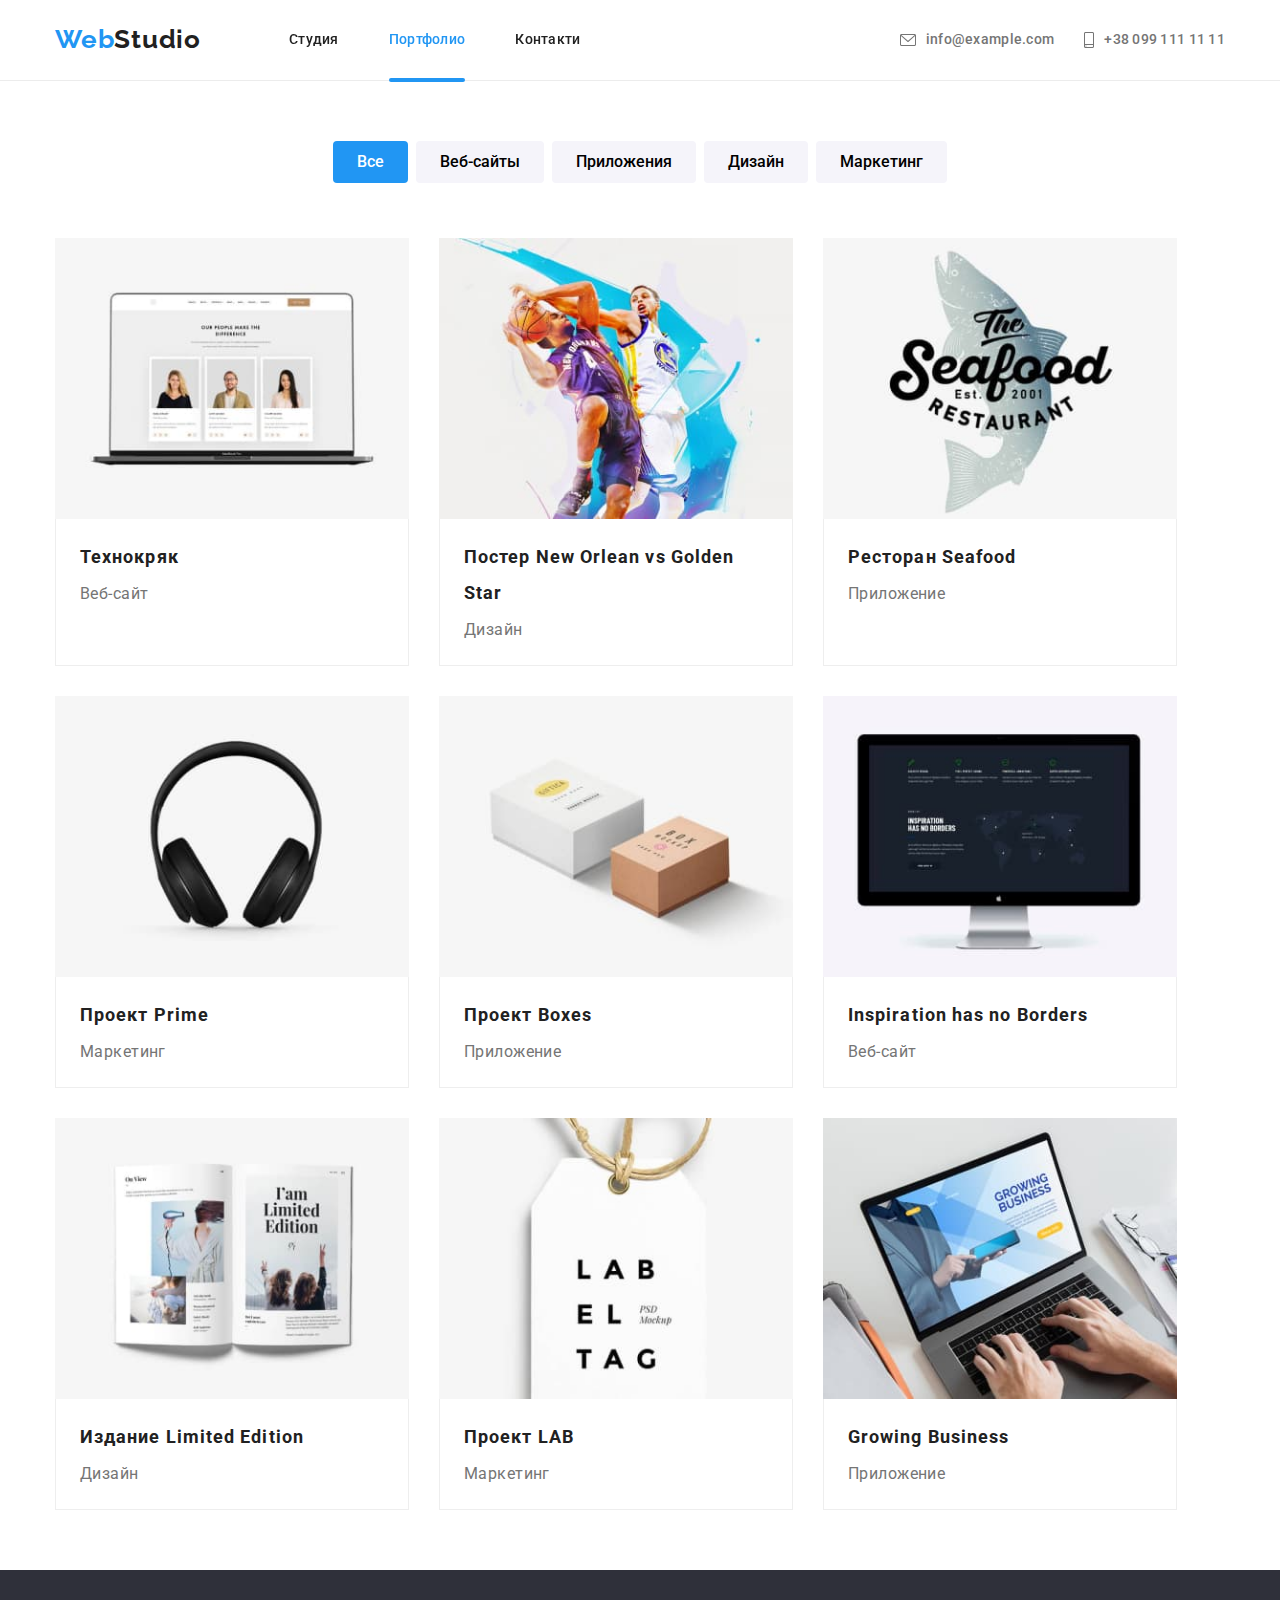
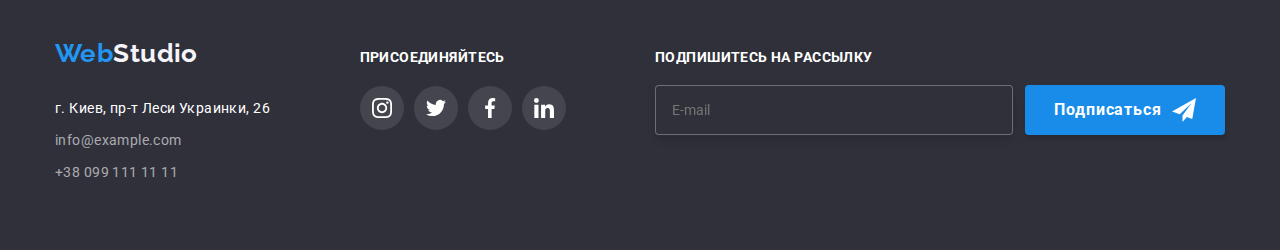
==== commit 1dd4655c: "ДЗ 8.1" ====
--- a/portfolio.html
+++ b/portfolio.html
@@ -153,15 +153,20 @@
               <li class="portfolio-card__item">
                 <a class="portfolio-card__link a" href="#">
                   <div class="portfolio-card__overlay">
-                    <img
-                      srcset="
-                        ./images/portfolio/img.jpg    1x,
-                        ./images/portfolio/img-2x.jpg 2x
-                      "
-                      src="./images/portfolio/img.jpg"
-                      alt="Технокряк"
-                      width="370"
-                    />
+                    <picture>
+                      <source
+                        media="(min-width: 480px)"
+                        srcset="
+                          ./images/portfolio/img.jpg    1x,
+                          ./images/portfolio/img-2x.jpg 2x
+                        "
+                      />
+                      <img
+                        src="./images/portfolio/img.jpg"
+                        alt="Технокряк"
+                        width="370"
+                      />
+                    </picture>
                     <p class="portfolio-card__text">
                       Ресурс предлагает комплексные предложения с разным уровнем
                       функционала и сервисов. Все это позволит посетителю
@@ -178,15 +183,19 @@
               <li class="portfolio-card__item">
                 <a class="portfolio-card__link a" href="#">
                   <div class="portfolio-card__overlay">
-                    <img
-                      srcset="
-                        ./images/portfolio/img1.jpg    1x,
-                        ./images/portfolio/img1-2x.jpg 2x
-                      "
-                      src="./images/portfolio/img1.jpg"
-                      alt="Постер"
-                      width="370"
-                    />
+                    <picture>
+                      <source
+                        srcset="
+                          ./images/portfolio/img1.jpg    1x,
+                          ./images/portfolio/img1-2x.jpg 2x
+                        "
+                      />
+                      <img
+                        src="./images/portfolio/img1.jpg"
+                        alt="Постер"
+                        width="370"
+                      />
+                    </picture>
                     <p class="portfolio-card__text">
                       Ресурс предлагает комплексные предложения с разным уровнем
                       функционала и сервисов. Все это позволит посетителю
@@ -205,15 +214,20 @@
               <li class="portfolio-card__item">
                 <a class="portfolio-card__link a" href="#">
                   <div class="portfolio-card__overlay">
-                    <img
-                      srcset="
-                        ./images/portfolio/img2.jpg    1x,
-                        ./images/portfolio/img2-2x.jpg 2x
-                      "
-                      src="./images/portfolio/img2.jpg"
-                      alt="Ресторан"
-                      width="370"
-                    />
+                    <picture>
+                      <source
+                        srcset="
+                          ./images/portfolio/img2.jpg    1x,
+                          ./images/portfolio/img2-2x.jpg 2x
+                        "
+                      />
+                      <img
+                        src="./images/portfolio/img2.jpg"
+                        alt="Ресторан"
+                        width="370"
+                      />
+                    </picture>
+
                     <p class="portfolio-card__text">
                       Ресурс предлагает комплексные предложения с разным уровнем
                       функционала и сервисов. Все это позволит посетителю
@@ -230,15 +244,20 @@
               <li class="portfolio-card__item">
                 <a class="portfolio-card__link a" href="#">
                   <div class="portfolio-card__overlay">
-                    <img
-                      srcset="
-                        ./images/portfolio/img3.jpg    1x,
-                        ./images/portfolio/img3-2x.jpg 2x
-                      "
-                      src="./images/portfolio/img3.jpg"
-                      alt="Prime"
-                      width="370"
-                    />
+                    <picture>
+                      <source
+                        srcset="
+                          ./images/portfolio/img3.jpg    1x,
+                          ./images/portfolio/img3-2x.jpg 2x
+                        "
+                      />
+                      <img
+                        src="./images/portfolio/img3.jpg"
+                        alt="Prime"
+                        width="370"
+                      />
+                    </picture>
+
                     <p class="portfolio-card__text">
                       Ресурс предлагает комплексные предложения с разным уровнем
                       функционала и сервисов. Все это позволит посетителю
@@ -255,15 +274,20 @@
               <li class="portfolio-card__item">
                 <a class="portfolio-card__link a" href="#">
                   <div class="portfolio-card__overlay">
-                    <img
-                      srcset="
-                        ./images/portfolio/img4.jpg    1x,
-                        ./images/portfolio/img4-2x.jpg 2x
-                      "
-                      src="./images/portfolio/img4.jpg"
-                      alt="Boxes"
-                      width="370"
-                    />
+                    <picture>
+                      <source
+                        srcset="
+                          ./images/portfolio/img4.jpg    1x,
+                          ./images/portfolio/img4-2x.jpg 2x
+                        "
+                      />
+                      <img
+                        src="./images/portfolio/img4.jpg"
+                        alt="Boxes"
+                        width="370"
+                      />
+                    </picture>
+
                     <p class="portfolio-card__text">
                       Ресурс предлагает комплексные предложения с разным уровнем
                       функционала и сервисов. Все это позволит посетителю
@@ -280,15 +304,20 @@
               <li class="portfolio-card__item">
                 <a class="portfolio-card__link a" href="#">
                   <div class="portfolio-card__overlay">
-                    <img
-                      srcset="
-                        ./images/portfolio/img5.jpg    1x,
-                        ./images/portfolio/img5-2x.jpg 2x
-                      "
-                      src="./images/portfolio/img5.jpg"
-                      alt="Inspiration"
-                      width="370"
-                    />
+                    <picture>
+                      <source
+                        srcset="
+                          ./images/portfolio/img5.jpg    1x,
+                          ./images/portfolio/img5-2x.jpg 2x
+                        "
+                      />
+                      <img
+                        src="./images/portfolio/img5.jpg"
+                        alt="Inspiration"
+                        width="370"
+                      />
+                    </picture>
+
                     <p class="portfolio-card__text">
                       Ресурс предлагает комплексные предложения с разным уровнем
                       функционала и сервисов. Все это позволит посетителю
@@ -307,15 +336,20 @@
               <li class="portfolio-card__item">
                 <a class="portfolio-card__link a" href="#">
                   <div class="portfolio-card__overlay">
-                    <img
-                      srcset="
-                        ./images/portfolio/img6.jpg    1x,
-                        ./images/portfolio/img6-2x.jpg 2x
-                      "
-                      src="./images/portfolio/img6.jpg"
-                      alt="Издание"
-                      width="370"
-                    />
+                    <picture>
+                      <source
+                        srcset="
+                          ./images/portfolio/img6.jpg    1x,
+                          ./images/portfolio/img6-2x.jpg 2x
+                        "
+                      />
+                      <img
+                        src="./images/portfolio/img6.jpg"
+                        alt="Издание"
+                        width="370"
+                      />
+                    </picture>
+
                     <p class="portfolio-card__text">
                       Ресурс предлагает комплексные предложения с разным уровнем
                       функционала и сервисов. Все это позволит посетителю
@@ -334,15 +368,20 @@
               <li class="portfolio-card__item">
                 <a class="portfolio-card__link a" href="#">
                   <div class="portfolio-card__overlay">
-                    <img
-                      srcset="
-                        ./images/portfolio/img7.jpg    1x,
-                        ./images/portfolio/img7-2x.jpg 2x
-                      "
-                      src="./images/portfolio/img7.jpg"
-                      alt="LAB"
-                      width="370"
-                    />
+                    <picture>
+                      <source
+                        srcset="
+                          ./images/portfolio/img7.jpg    1x,
+                          ./images/portfolio/img7-2x.jpg 2x
+                        "
+                      />
+                      <img
+                        src="./images/portfolio/img7.jpg"
+                        alt="LAB"
+                        width="370"
+                      />
+                    </picture>
+
                     <p class="portfolio-card__text">
                       Ресурс предлагает комплексные предложения с разным уровнем
                       функционала и сервисов. Все это позволит посетителю
@@ -359,15 +398,20 @@
               <li class="portfolio-card__item">
                 <a class="portfolio-card__link a" href="#">
                   <div class="portfolio-card__overlay">
-                    <img
-                      srcset="
-                        ./images/portfolio/img8.jpg    1x,
-                        ./images/portfolio/img8-2x.jpg 2x
-                      "
-                      src="./images/portfolio/img8.jpg"
-                      alt="Business"
-                      width="370"
-                    />
+                    <picture>
+                      <source
+                        srcset="
+                          ./images/portfolio/img8.jpg    1x,
+                          ./images/portfolio/img8-2x.jpg 2x
+                        "
+                      />
+                      <img
+                        src="./images/portfolio/img8.jpg"
+                        alt="Business"
+                        width="370"
+                      />
+                    </picture>
+
                     <p class="portfolio-card__text">
                       Ресурс предлагает комплексные предложения с разным уровнем
                       функционала и сервисов. Все это позволит посетителю
--- a/css/main.min.css
+++ b/css/main.min.css
@@ -1 +1 @@
-body{font-family:"Roboto",sans-serif;color:var(--general-color);font-size:14px;letter-spacing:.03em;padding:0px}img{display:block;max-width:100%;height:auto}p,h1,h2,h3,h4,h5,h6{margin:0}ul,ol{margin:0;padding-left:0}.container{padding-left:15px;padding-right:15px;margin:0 auto;box-sizing:border-box}@media screen and (min-width: 480px){.container{max-width:480px}}@media screen and (min-width: 768px){.container{max-width:768px}}@media screen and (min-width: 1200px){.container{max-width:1200px}}.link{text-decoration:none}.list{list-style-type:none}.a{text-decoration:none;color:var(--general-color)}.visually-hidden{position:absolute;width:1px;height:1px;margin:-1px;border:0;padding:0;white-space:nowrap;clip-path:inset(100%);clip:rect(0 0 0 0);overflow:hidden}.header{border-bottom:1px solid #ececec}.header .container{display:flex;align-items:center}.header__list{display:flex;font-weight:500;line-height:1.14;letter-spacing:.02em;margin-left:93px}@media screen and (min-width: 768px){.header__list{margin-left:88px}}.header__logo{font-family:"Raleway";font-style:normal;font-weight:700;font-size:26px;line-height:1.076;letter-spacing:.03em;color:var(--hover-color);padding:16px 0 16px 0}@media screen and (min-width: 480px){.header__logo{padding:16px 0 16px 0}}@media screen and (min-width: 768px){.header__logo{padding:24px 0px 25px 0;line-height:1.19}}.header__logo-s{color:var(--general-color)}.header__item{display:none;position:relative;font-weight:500;line-height:1.14;letter-spacing:.02em;padding:32px 0 32px 0;margin-right:50px;transition:color 250ms cubic-bezier(0.4, 0, 0.2, 1)}.header__item:hover{color:var(--hover-color)}.header__item:focus{color:var(--hover-color)}@media screen and (min-width: 768px){.header__item{display:inherit}}.current{color:var(--hover-color)}@media screen and (min-width: 768px){.current::before{content:"";height:4px;width:100%;background-color:var(--hover-color);border-radius:4px;position:absolute;bottom:-2px}}.page-anim::before{content:"";height:4px;width:100%;background-color:var(--hover-color);border-radius:4px;position:absolute;bottom:-3px;opacity:0;transition:opacity 250ms cubic-bezier(0.4, 0, 0.2, 1)}.page-anim::before:hover::before{opacity:1}.header-contact{display:flex;margin-left:auto;display:none}@media screen and (min-width: 768px){.header-contact{flex-wrap:wrap;flex-direction:column;display:inherit}}@media screen and (min-width: 1200px){.header-contact{flex-wrap:inherit;flex-direction:inherit}}.header-contact .header-contact__mail,.header-contact .header-contact__tel{font-weight:500;line-height:1.14;letter-spacing:.02em;color:var(--address-color);transition:color 250ms cubic-bezier(0.4, 0, 0.2, 1)}@media screen and (min-width: 768px){.header-contact .header-contact__mail,.header-contact .header-contact__tel{padding:5px 0 5px 0;margin-right:0}}@media screen and (min-width: 1200px){.header-contact .header-contact__mail,.header-contact .header-contact__tel{padding:32px 0 32px 0;margin-right:30px}}.header-contact__item{display:flex;align-items:center;justify-content:center}.header-contact__item .header-contact__svg{transition:fill 250ms cubic-bezier(0.4, 0, 0.2, 1);margin-right:10px;fill:#757575}.header-contact__item .header-contact__tel{margin-right:0}.header-contact__item:hover .header-contact__svg{fill:var(--hover-color)}.header-contact__item:hover .header-contact__tel{color:var(--hover-color)}.header-contact__item:hover .header-contact__mail{color:var(--hover-color)}.header__btn{display:none}.header__btn:hover .header__svg,.header__btn:focus .header__svg{fill:#2196f3}.header__btn .header__svg{fill:#000}.header__btn .header__svg-close{display:none}@media screen and (max-width: 480px),(max-width: 767px){.header__btn{display:inherit;width:40px;height:40px;margin:0;padding:0;margin-left:auto;border:none;background-color:rgba(0,0,0,0);position:absolute;top:10px;right:15px;z-index:1}}.header-mobile{position:fixed;top:0;left:0;opacity:0;width:100%;height:100%;pointer-events:none}.header__btn.is-open{z-index:2;position:fixed}.header__btn.is-open .header__svg-menu{display:none}.header__btn.is-open .header__svg-close{display:inherit;position:absolute;top:0;right:0}.header-mobile.is-open{width:100%;max-height:100%;background-color:#fff;opacity:1;pointer-events:all;z-index:1;display:flex;flex-direction:column;justify-content:space-between;overflow-y:auto}.header-mobile__list{margin:48px 0 0 40px}.header-mobile__item{margin-bottom:32px}.header-mobile__link{font-weight:500;font-size:40px;line-height:47px;text-align:center;letter-spacing:.02em}.header-mobile__link:hover{color:#2196f3}.header-mobile-contact{font-weight:500;font-size:34px;line-height:40px;letter-spacing:.02em;margin-left:40px}.header-mobile-contact__tel{margin-bottom:32px;color:#2196f3}.header-mobile-contact__mail{font-size:24px;line-height:28px;letter-spacing:.02em;color:#757575}.header-mobile-social_list{display:flex;flex-wrap:wrap;margin:64px 0 48px 40px}.header-mobile-social_list .header-mobile-social__item{font-size:18px;line-height:1.22;letter-spacing:.02em}.header-mobile-social_list .header-mobile-social__item:last-child .header-mobile-social__link:after{border:none}.header-mobile-social__link{color:#2196f3;margin-right:10px;padding:10px 0 10px 0}.header-mobile-social__link:after{content:"";height:22px;margin-left:10px;border:1px solid rgba(33,33,33,.2);transform:rotate(90deg)}.no-scroll{overflow:hidden}.hero{background:var(--work-color)}@media screen and (min-width: 1200px){.hero{margin:0 auto}}.hero-sec{margin-bottom:60px;max-width:480px;height:400px;text-align:center;background-position:center;background-size:cover;background-repeat:no-repeat;margin-left:auto;margin-right:auto;background-image:linear-gradient(to right, rgba(47, 48, 58, 0.4), rgba(47, 48, 58, 0.4)),url("../images/Header_mobile.jpg")}@media screen and (min-width: 480px){.hero-sec{background-image:linear-gradient(to right, rgba(47, 48, 58, 0.4), rgba(47, 48, 58, 0.4)),url("../images/Header_mobile.jpg");max-width:480px}}@media screen and (min-width: 480px)and (min-device-pixel-ratio: 2),screen and (min-width: 480px)and (-webkit-min-device-pixel-ratio: 2),screen and (min-width: 480px)and (min-resolution: 192dpi),screen and (min-width: 480px)and (min-resolution: 2dppx){.hero-sec{background-image:linear-gradient(to right, rgba(47, 48, 58, 0.4), rgba(47, 48, 58, 0.4)),url(../images/Header_mobile-2x.jpg)}}@media screen and (min-width: 768px){.hero-sec{background-image:linear-gradient(to right, rgba(47, 48, 58, 0.4), rgba(47, 48, 58, 0.4)),url("../images/Header_table.jpg");max-width:768px}}@media screen and (min-width: 768px)and (min-device-pixel-ratio: 2),screen and (min-width: 768px)and (-webkit-min-device-pixel-ratio: 2),screen and (min-width: 768px)and (min-resolution: 192dpi),screen and (min-width: 768px)and (min-resolution: 2dppx){.hero-sec{background-image:linear-gradient(to right, rgba(47, 48, 58, 0.4), rgba(47, 48, 58, 0.4)),url(../images/Header_table-2x.jpg)}}@media screen and (min-width: 1200px){.hero-sec{max-width:1600px;height:600px;background-image:linear-gradient(to right, rgba(47, 48, 58, 0.4), rgba(47, 48, 58, 0.4)),url(../images/ImgOverlay.jpg)}}@media screen and (min-width: 1200px)and (min-device-pixel-ratio: 2),screen and (min-width: 1200px)and (-webkit-min-device-pixel-ratio: 2),screen and (min-width: 1200px)and (min-resolution: 192dpi),screen and (min-width: 1200px)and (min-resolution: 2dppx){.hero-sec{background-image:linear-gradient(to right, rgba(47, 48, 58, 0.4), rgba(47, 48, 58, 0.4)),url(../images/hero-img-desktop@2x.jpg)}}.hero-three{padding-top:0}.hero__title{padding-top:118px;margin-bottom:30px;margin-left:auto;margin-right:auto;color:#fff;font-weight:900;font-size:26px;line-height:1.61;text-transform:uppercase;letter-spacing:.06em;text-align:center}@media screen and (min-width: 480px){.hero__title{padding-top:118px}}@media screen and (min-width: 768px){.hero__title{width:360px}}@media screen and (min-width: 1200px){.hero__title{width:696px;font-size:44px;line-height:1.36;padding-top:200px}}.hero__btn{background:var(--hover-color);box-shadow:0px 4px 4px rgba(0,0,0,.15);border-radius:4px;color:var(--background-color);cursor:pointer;font-family:inherit;font-weight:700;font-size:16px;line-height:1.87;letter-spacing:.06em;box-shadow:0px 4px 4px rgba(0,0,0,.15);border-radius:4px;padding:10px 32px;border-color:rgba(0,0,0,0);transition:background-color 250ms cubic-bezier(0.4, 0, 0.2, 1)}.hero__btn:hover{background-color:var(--main-btn-backgroung-color)}.hero__btn:focus{background-color:var(--main-btn-backgroung-color)}.benefits{margin-bottom:60px}.benefits__list{display:flex;flex-wrap:wrap;gap:30px}@media screen and (min-width: 1200px){.benefits__list{flex-wrap:nowrap}}.benefits__list .benefits__svg{background-color:#f5f4fa;display:flex;justify-content:center;align-items:center;height:120px;margin-bottom:30px}.benefits__list .benefits__title{color:var(--general-color);font-weight:700;font-size:14px;line-height:1.14;text-transform:uppercase;margin-bottom:10px}.benefits__list .benefits__text{line-height:1.71;color:var(--address-color)}@media screen and (min-width: 768px){.benefits__item{width:calc((100% - 30px)/2)}}.team-back{background:var(--background-color);padding-bottom:60px}.team__title{font-weight:700;font-size:36px;line-height:1.16;padding-top:60px;margin-bottom:30px;text-align:center}.team__list{display:flex;flex-wrap:wrap;gap:30px}@media screen and (min-width: 1200px){.team__list{flex-wrap:nowrap}}.team__item{width:100%;background-color:var(--work-color);box-shadow:0px 1px 3px rgba(0,0,0,.12),0px 1px 1px rgba(0,0,0,.14),0px 2px 1px rgba(0,0,0,.2);border-radius:0px 0px 4px 4px}.team__item img{width:450px}@media screen and (min-width: 768px){.team__item{width:calc((100% - 30px)/2)}.team__item img{width:354px}}@media screen and (min-width: 1200px){.team__item img{width:270px}}.team-div__title{font-weight:500;font-size:16px;line-height:1.18;color:var(--general-color);margin-bottom:10px;text-align:center;padding-top:20px}.team-div__text{font-size:16px;line-height:1.18;color:var(--address-color);text-align:center}.team-div__social{display:flex;justify-content:center;margin-top:16px;padding-bottom:24px}.team-div__link{width:44px;height:44px;border-radius:50%;display:flex;align-items:center;justify-content:center;transition:background-color 250ms cubic-bezier(0.4, 0, 0.2, 1)}.team-div__link:hover{background-color:var(--hover-color)}.team-div__link:focus{background-color:var(--hover-color)}.team__item:last-child{margin-bottom:0}.team-div__svg{transition:fill 250ms cubic-bezier(0.4, 0, 0.2, 1);fill:#afb1b8}.team-div__link:hover .team-div__svg,.team-div__link:focus .team-div__svg{fill:var(--work-color)}.clients__title{font-weight:700;font-size:36px;line-height:1.16;margin-bottom:30px;text-align:center;margin-top:60px}.client__list{display:flex;flex-wrap:wrap;gap:30px;justify-content:center;margin-bottom:60px}@media screen and (min-width: 1200px){.client__list{flex-wrap:nowrap;width:1170px;margin:0 auto;margin-bottom:94px}}.clients__link{height:100%;border:1px solid #afb1b8;box-sizing:border-box;border-radius:4px;display:flex;justify-content:center;align-items:center;transition:border-color 250ms cubic-bezier(0.4, 0, 0.2, 1)}.clients__link:hover{border-color:var(--hover-color)}.clients__item{height:92px;width:calc((100% - 60px)/2)}@media screen and (min-width: 768px){.clients__item{width:calc((100% - 90px)/3)}}.clients__svg{align-content:center;max-width:106px;max-height:60px;transition:fill 250ms cubic-bezier(0.4, 0, 0.2, 1);fill:#afb1b8}.clients__link:hover .clients__svg{fill:var(--hover-color)}.footer{background:var(--main-background-color);padding:60px 0 60px 0}@media screen and (min-width: 1200px){.footer{padding:60px 0 0 0}}.footer-con{display:flex;flex-wrap:wrap;flex-direction:column;justify-content:center;width:100%}@media screen and (min-width: 768px){.footer-con{flex-direction:row;justify-content:space-around}}@media screen and (min-width: 1200px){.footer-con{align-items:baseline;max-width:1200px;align-items:center}}.footer__div{text-align:center}@media screen and (min-width: 1200px){.footer__div{text-align:start}}.footer__logo{font-family:"Raleway";font-weight:700;font-size:26px;line-height:1.82;color:var(--hover-color)}.footer__logo .footer__logo-s{color:var(--background-color)}.footer-div__list{display:flex;margin-bottom:60px;justify-content:center}.footer-div__item+.footer-div__item{margin-left:10px}.footer-div__link{width:44px;height:44px;background-color:rgba(255,255,255,.1);border-radius:50%;display:flex;justify-content:center;align-items:center;fill:#fff;transition:background-color 250ms cubic-bezier(0.4, 0, 0.2, 1)}.footer-div__link:hover{background-color:var(--hover-color)}.footer-div__link:focus{background-color:var(--hover-color)}.footer-div__title{font-family:inherit;font-style:normal;font-weight:700;line-height:1.14;text-transform:uppercase;color:var(--work-color);margin-bottom:20px;text-align:center}@media screen and (min-width: 1200px){.footer-div__title{text-align:start}}.footer__address{margin-top:20px}.footer__list{margin-bottom:60px}@media screen and (min-width: 768px){.footer__list{text-align:center}}@media screen and (min-width: 1200px){.footer__list{text-align:start}}.footer__item{margin-bottom:8px}.footer__item:last-child{margin-bottom:0}.footer__text{font-style:normal;line-height:1.71;color:var(--work-color)}.footer__real{font-style:normal;line-height:1.71;color:rgba(255,255,255,.6)}.footer__form{display:flex;flex-direction:column;text-align:center;align-items:center;width:100%}@media screen and (min-width: 1200px){.footer__form{width:570px;display:flex;margin-left:auto;flex-direction:row;margin-bottom:40px}}.footer__title{font-weight:700;font-size:14px;line-height:16px;letter-spacing:.03em;text-transform:uppercase;color:#fff;text-align:center}@media screen and (min-width: 1200px){.footer__title{text-align:start}}.footer-form__input{width:100%;height:50px;border:1px solid rgba(255,255,255,.3);filter:drop-shadow(0px 4px 4px rgba(0, 0, 0, 0.15));border-radius:4px;margin-top:20px;background-color:var(--main-background-color);padding-left:16px;color:var(--work-color);margin-bottom:20px}@media screen and (min-width: 480px){.footer-form__input{width:450px}}@media screen and (min-width: 768px){.footer-form__input{width:450px}}@media screen and (min-width: 1200px){.footer-form__input{width:358px;margin-right:12px}}.footer-form__btn{box-shadow:0px 4px 4px rgba(0,0,0,.15);width:200px;height:50px;font-family:inherit;font-style:normal;background-color:var(--main-btn-backgroung-color);color:var(--work-color);font-weight:700;font-size:16px;line-height:1.88;align-items:center;letter-spacing:.06em;border-radius:4px;border-color:rgba(0,0,0,0);cursor:pointer;display:flex;justify-content:center}.footer-form__btn::after{content:"";float:right;width:24px;height:24px;background-image:url(../images/icon-send.svg);margin-left:10px}.footer-form__label{width:100%}@media screen and (min-width: 1200px){.footer-form__label{width:auto}}.portfolio-btn__list{display:flex;flex-wrap:wrap}@media screen and (min-width: 768px){.portfolio-btn__list{justify-content:center}}.portfolio-btn{margin-top:60px}.portfolio-btn__item{margin-right:8px;margin-bottom:15px}.portfolio-btn__item:last-child{margin:0}.portfolio-btn__btn{font-family:inherit;font-style:normal;font-weight:500;font-size:16px;line-height:1.6;text-align:center;background-color:var(--background-color);cursor:pointer;padding:6px 22px;border-radius:4px;border-color:rgba(0,0,0,0);transition:background-color 250ms cubic-bezier(0.4, 0, 0.2, 1),color 250ms cubic-bezier(0.4, 0, 0.2, 1),box-shadow 250ms cubic-bezier(0.4, 0, 0.2, 1)}.portfolio-btn__btn:hover{background-color:var(--hover-color);color:var(--background-color);box-shadow:0px 3px 1px rgba(0,0,0,.1),0px 1px 2px rgba(0,0,0,.08),0px 2px 2px rgba(0,0,0,.12)}.portfolio-btn__btn:focus{background-color:var(--hover-color);color:var(--background-color);box-shadow:0px 3px 1px rgba(0,0,0,.1),0px 1px 2px rgba(0,0,0,.08),0px 2px 2px rgba(0,0,0,.12)}.current-port{background:var(--hover-color);color:var(--work-color)}.portfolio-card__list{display:flex;flex-wrap:wrap;flex-grow:1;gap:30px;margin-top:40px;margin-bottom:60px}.portfolio-card__item:hover .portfolio-card__text{transform:translateY(0)}.portfolio-card__div{border-left:1px solid #eee;border-bottom:1px solid #eee;border-right:1px solid #eee;padding:20px 24px;display:flex;flex-direction:column;flex-grow:1}@media screen and (min-width: 768px){.portfolio-card__div{width:354px}}.portfolio-card__link{display:flex;flex-direction:column;height:100%;transition-property:box-shadow;transition-duration:250ms;transition-timing-function:cubic-bezier(0.4, 0, 0.2, 1)}.portfolio-card__link:hover{box-shadow:0px 1px 1px rgba(0,0,0,.12),0px 4px 4px rgba(0,0,0,.06),1px 4px 6px rgba(0,0,0,.16)}.portfolio-card__title{font-weight:700;font-size:18px;line-height:2;letter-spacing:.06em;margin-bottom:4px}.portfolio-card__parag{font-weight:400;font-size:16px;line-height:1.87;color:var(--address-color)}.portfolio-card__overlay{position:relative;overflow:hidden;max-width:450px}.portfolio-card__overlay img{width:450px}@media screen and (min-width: 768px){.portfolio-card__overlay{width:354px}}.portfolio-card__text{position:absolute;bottom:-1px;left:0;background-color:rgba(33,150,243,.9);transition-property:transform;transition-duration:250ms;transition-timing-function:cubic-bezier(0.4, 0, 0.2, 1);transform:translateY(100%);width:100%;height:100%;padding:63px 24px;font-weight:400;font-size:18px;line-height:1.56;letter-spacing:.03em;color:#fff}:root{--general-color: #212121;--work-color: #ffffff;--hover-color: #2196f3;--background-color: #f5f4fa;--address-color: #757575;--main-background-color: #2f303a;--main-btn-backgroung-color: #188ce8;--typical-margin: 30px}.backdrop{position:fixed;top:0;left:0;width:100%;height:100%;background-color:rgba(0,0,0,.2);opacity:1;transition:opacity 250ms cubic-bezier(0.4, 0, 0.2, 1);z-index:1}.backdrop.is-hidden{opacity:0;pointer-events:none}.modal{position:absolute;top:50%;left:50%;width:100%;height:609px;background-color:var(--work-color);transform:translate(-50%, -50%);box-shadow:0px 1px 3px rgba(0,0,0,.12),0px 1px 1px rgba(0,0,0,.14),0px 2px 1px rgba(0,0,0,.2);border-radius:4px;padding:40px}.modal .modal__btn{position:absolute;display:flex;justify-content:center;align-items:center;top:8px;right:8px;width:30px;height:30px;border:1px solid rgba(0,0,0,.1);border-radius:50%;background-color:var(--work-color);cursor:pointer}@media screen and (min-width: 480px){.modal{width:480px}}@media screen and (min-width: 1200px){.modal{width:528px;height:581px}}.modal-form{display:flex;flex-direction:column;text-align:initial;margin:0 auto}.modal-form .modal-form__title{font-weight:700;font-size:20px;line-height:23px;text-align:center;letter-spacing:.03em;margin-bottom:12px;color:#212121}.modal-form .modal-form__field{position:relative;display:flex;flex-direction:column-reverse;margin-bottom:10px}.modal-form .modal-form__label{margin-bottom:4px;font-weight:400;font-size:12px;line-height:1.16;letter-spacing:.01em;color:#757575}.modal-form__input{border:1px solid rgba(33,33,33,.2);box-sizing:border-box;border-radius:4px;height:40px;padding-left:42px;transition:border 250ms cubic-bezier(0.4, 0, 0.2, 1)}.modal-form__input:focus{border-color:#188ce8;outline:none}.modal-form__input:focus~.modal-form__svg{fill:var(--hover-color)}.modal-form__textarea{resize:none;border:1px solid rgba(33,33,33,.2);box-sizing:border-box;border-radius:4px;width:100%;height:120px;padding:12px 16px;margin-top:4px;transition:border 250ms cubic-bezier(0.4, 0, 0.2, 1)}.modal-form__textarea:focus{border-color:#188ce8;outline:none}.modal-form__comment{font-weight:400;font-size:12px;line-height:1.16;letter-spacing:.01em;color:#757575}.modal-form__label textarea::placeholder{font-weight:400;font-size:12px;line-height:1.16;letter-spacing:.01em;color:var(--address-color);padding:12px 16px}.modal-checkbox{position:relative;font-weight:400;font-size:14px;line-height:1.71;letter-spacing:.03em;color:#757575;margin-top:20px;margin-bottom:30px;display:flex;justify-content:center;align-items:center}.modal-checkbox input[type=checkbox]{margin-right:7px}.modal-form__btn{background:var(--hover-color);border-radius:4px;color:var(--background-color);cursor:pointer;font-family:inherit;font-style:normal;font-weight:700;font-size:16px;line-height:1.87;letter-spacing:.06em;border-color:rgba(0,0,0,0);width:200px;height:50px;margin-right:auto;margin-left:auto;transition:background-color 250ms cubic-bezier(0.4, 0, 0.2, 1),box-shadow 250ms cubic-bezier(0.4, 0, 0.2, 1)}.modal-form__btn:hover{background-color:#188ce8;box-shadow:0px 4px 4px rgba(0,0,0,.15)}.modal-form__btn:focus{background-color:#188ce8;box-shadow:0px 4px 4px rgba(0,0,0,.15)}.modal-form__svg{position:absolute;top:50%;left:12px;transition:fill 250ms cubic-bezier(0.4, 0, 0.2, 1)}.modal-checkbox__svg{position:absolute;top:50%;left:1px;opacity:1;width:16px;height:15px;transform:translateY(-50%)}@media screen and (min-width: 1200px){.modal-checkbox__svg{left:12px}}.modal-checkbox__label{font-weight:400;font-size:12px;line-height:14px;margin-left:24px;text-align:center}.modal-checkbox__label .modal-checkbox__checkbox{appearance:none;position:absolute}.modal-checkbox__label .modal-checkbox__license{color:#2196f3}.modal-checkbox__label .modal-checkbox__svgcheck{position:absolute;opacity:0}@media screen and (min-width: 1200px){.modal-checkbox__label{font-size:14px}}.modal__btn-close{fill:#000;transition:fill 250ms cubic-bezier(0.4, 0, 0.2, 1)}.modal__btn:hover .modal__btn-close{fill:var(--hover-color)}.modal-checkbox__checkbox:checked~.checkbox-svg{position:absolute;opacity:0}.modal-checkbox__checkbox:checked~.modal-checkbox__svgcheck{position:absolute;top:50%;left:1px;opacity:1;width:16px;height:15px;transform:translateY(-50%)}@media screen and (min-width: 1200px){.modal-checkbox__checkbox:checked~.modal-checkbox__svgcheck{left:12px}}.work{display:none}@media screen and (min-width: 1200px){.work{display:initial}}.work__title{font-weight:700;font-size:36px;line-height:1.16;text-align:center;margin-bottom:50px}.work__list{display:flex;margin-bottom:94px}.work__item{position:relative;margin-right:var(--typical-margin)}.work__item:last-child{margin-right:0}.work__text{position:absolute;bottom:0;left:0;width:370px;height:70px;background-color:rgba(47,48,58,.8);color:var(--work-color);display:flex;justify-content:center;align-items:center;font-weight:700;line-height:1.14;text-transform:uppercase}/*# sourceMappingURL=main.min.css.map */+body{font-family:"Roboto",sans-serif;color:var(--general-color);font-size:14px;letter-spacing:.03em;padding:0px}img{display:block;max-width:100%;height:auto}p,h1,h2,h3,h4,h5,h6{margin:0}ul,ol{margin:0;padding-left:0}.container{padding-left:15px;padding-right:15px;margin:0 auto;box-sizing:border-box}@media screen and (min-width: 480px){.container{max-width:480px}}@media screen and (min-width: 768px){.container{max-width:768px}}@media screen and (min-width: 1200px){.container{max-width:1200px}}.link{text-decoration:none}.list{list-style-type:none}.a{text-decoration:none;color:var(--general-color)}.visually-hidden{position:absolute;width:1px;height:1px;margin:-1px;border:0;padding:0;white-space:nowrap;clip-path:inset(100%);clip:rect(0 0 0 0);overflow:hidden}.header{border-bottom:1px solid #ececec}.header .container{display:flex;align-items:center}.header__list{display:flex;font-weight:500;line-height:1.14;letter-spacing:.02em;margin-left:93px}@media screen and (min-width: 768px){.header__list{margin-left:88px}}.header__logo{font-family:"Raleway";font-style:normal;font-weight:700;font-size:26px;line-height:1.076;letter-spacing:.03em;color:var(--hover-color);padding:16px 0 16px 0}@media screen and (min-width: 480px){.header__logo{padding:16px 0 16px 0}}@media screen and (min-width: 768px){.header__logo{padding:24px 0px 25px 0;line-height:1.19}}.header__logo-s{color:var(--general-color)}.header__item{display:none;position:relative;font-weight:500;line-height:1.14;letter-spacing:.02em;padding:32px 0 32px 0;margin-right:50px;transition:color 250ms cubic-bezier(0.4, 0, 0.2, 1)}.header__item:hover{color:var(--hover-color)}.header__item:focus{color:var(--hover-color)}@media screen and (min-width: 768px){.header__item{display:inherit}}.current{color:var(--hover-color)}@media screen and (min-width: 768px){.current::before{content:"";height:4px;width:100%;background-color:var(--hover-color);border-radius:4px;position:absolute;bottom:-2px}}.page-anim::before{content:"";height:4px;width:100%;background-color:var(--hover-color);border-radius:4px;position:absolute;bottom:-3px;opacity:0;transition:opacity 250ms cubic-bezier(0.4, 0, 0.2, 1)}.page-anim::before:hover::before{opacity:1}.header-contact{display:flex;margin-left:auto;display:none}@media screen and (min-width: 768px){.header-contact{flex-wrap:wrap;flex-direction:column;display:inherit}}@media screen and (min-width: 1200px){.header-contact{flex-wrap:inherit;flex-direction:inherit}}.header-contact .header-contact__mail,.header-contact .header-contact__tel{font-weight:500;line-height:1.14;letter-spacing:.02em;color:var(--address-color);transition:color 250ms cubic-bezier(0.4, 0, 0.2, 1)}@media screen and (min-width: 768px){.header-contact .header-contact__mail,.header-contact .header-contact__tel{padding:5px 0 5px 0;margin-right:0}}@media screen and (min-width: 1200px){.header-contact .header-contact__mail,.header-contact .header-contact__tel{padding:32px 0 32px 0;margin-right:30px}}.header-contact__item{display:flex;align-items:center;justify-content:center}.header-contact__item .header-contact__svg{transition:fill 250ms cubic-bezier(0.4, 0, 0.2, 1);margin-right:10px;fill:#757575}.header-contact__item .header-contact__tel{margin-right:0}.header-contact__item:hover .header-contact__svg{fill:var(--hover-color)}.header-contact__item:hover .header-contact__tel{color:var(--hover-color)}.header-contact__item:hover .header-contact__mail{color:var(--hover-color)}.header__btn{display:none}.header__btn:hover .header__svg,.header__btn:focus .header__svg{fill:#2196f3}.header__btn .header__svg{fill:#000}.header__btn .header__svg-close{display:none}@media screen and (max-width: 480px),(max-width: 767px){.header__btn{display:inherit;width:40px;height:40px;margin:0;padding:0;margin-left:auto;border:none;background-color:rgba(0,0,0,0);position:absolute;top:10px;right:15px;z-index:1}}.header-mobile{position:fixed;top:0;left:0;opacity:0;width:100%;height:100%;pointer-events:none}.header__btn.is-open{z-index:2;position:fixed}.header__btn.is-open .header__svg-menu{display:none}.header__btn.is-open .header__svg-close{display:inherit;position:absolute;top:0;right:0}.header-mobile.is-open{width:100%;max-height:100%;background-color:#fff;opacity:1;pointer-events:all;z-index:1;display:flex;flex-direction:column;justify-content:space-between;overflow-y:auto}.header-mobile__list{margin:48px 0 0 40px}.header-mobile__item{margin-bottom:32px}.header-mobile__link{font-weight:500;font-size:40px;line-height:47px;text-align:center;letter-spacing:.02em}.header-mobile__link:hover{color:#2196f3}.header-mobile-contact{font-weight:500;font-size:34px;line-height:40px;letter-spacing:.02em;margin-left:40px}.header-mobile-contact__tel{margin-bottom:32px;color:#2196f3}.header-mobile-contact__mail{font-size:24px;line-height:28px;letter-spacing:.02em;color:#757575}.header-mobile-social_list{display:flex;flex-wrap:wrap;margin:64px 0 48px 40px}.header-mobile-social_list .header-mobile-social__item{font-size:18px;line-height:1.22;letter-spacing:.02em}.header-mobile-social_list .header-mobile-social__item:last-child .header-mobile-social__link:after{border:none}.header-mobile-social__link{color:#2196f3;margin-right:10px;padding:10px 0 10px 0}.header-mobile-social__link:after{content:"";height:22px;margin-left:10px;border:1px solid rgba(33,33,33,.2);transform:rotate(90deg)}.no-scroll{overflow:hidden}.hero{background:var(--work-color)}@media screen and (min-width: 1200px){.hero{margin:0 auto}}.hero-sec{margin-bottom:60px;height:400px;text-align:center;background-position:center;background-size:cover;background-repeat:no-repeat;margin-left:auto;margin-right:auto;padding-top:118px;padding-bottom:118px;background-image:linear-gradient(to right, rgba(47, 48, 58, 0.4), rgba(47, 48, 58, 0.4)),url("../images/Header_mobile.jpg")}@media screen and (min-width: 480px){.hero-sec{background-image:linear-gradient(to right, rgba(47, 48, 58, 0.4), rgba(47, 48, 58, 0.4)),url("../images/Header_mobile.jpg")}}@media screen and (min-width: 480px)and (min-device-pixel-ratio: 2),screen and (min-width: 480px)and (-webkit-min-device-pixel-ratio: 2),screen and (min-width: 480px)and (min-resolution: 192dpi),screen and (min-width: 480px)and (min-resolution: 2dppx){.hero-sec{background-image:linear-gradient(to right, rgba(47, 48, 58, 0.4), rgba(47, 48, 58, 0.4)),url(../images/Header_mobile-2x.jpg)}}@media screen and (min-width: 768px){.hero-sec{background-image:linear-gradient(to right, rgba(47, 48, 58, 0.4), rgba(47, 48, 58, 0.4)),url("../images/Header_table.jpg")}}@media screen and (min-width: 768px)and (min-device-pixel-ratio: 2),screen and (min-width: 768px)and (-webkit-min-device-pixel-ratio: 2),screen and (min-width: 768px)and (min-resolution: 192dpi),screen and (min-width: 768px)and (min-resolution: 2dppx){.hero-sec{background-image:linear-gradient(to right, rgba(47, 48, 58, 0.4), rgba(47, 48, 58, 0.4)),url(../images/Header_table-2x.jpg)}}@media screen and (min-width: 1200px){.hero-sec{padding-top:200px;padding:200px;height:600px;background-image:linear-gradient(to right, rgba(47, 48, 58, 0.4), rgba(47, 48, 58, 0.4)),url(../images/ImgOverlay.jpg)}}@media screen and (min-width: 1200px)and (min-device-pixel-ratio: 2),screen and (min-width: 1200px)and (-webkit-min-device-pixel-ratio: 2),screen and (min-width: 1200px)and (min-resolution: 192dpi),screen and (min-width: 1200px)and (min-resolution: 2dppx){.hero-sec{background-image:linear-gradient(to right, rgba(47, 48, 58, 0.4), rgba(47, 48, 58, 0.4)),url(../images/hero-img-desktop@2x.jpg)}}.hero-three{padding-top:0}.hero__title{margin-bottom:30px;margin-left:auto;margin-right:auto;color:#fff;font-weight:900;font-size:26px;line-height:1.61;text-transform:uppercase;letter-spacing:.06em;text-align:center}@media screen and (min-width: 768px){.hero__title{width:360px}}@media screen and (min-width: 1200px){.hero__title{width:696px;font-size:44px;line-height:1.36}}.hero__btn{background:var(--hover-color);box-shadow:0px 4px 4px rgba(0,0,0,.15);border-radius:4px;color:var(--background-color);cursor:pointer;font-family:inherit;font-weight:700;font-size:16px;line-height:1.87;letter-spacing:.06em;box-shadow:0px 4px 4px rgba(0,0,0,.15);border-radius:4px;padding:10px 32px;border-color:rgba(0,0,0,0);transition:background-color 250ms cubic-bezier(0.4, 0, 0.2, 1)}.hero__btn:hover{background-color:var(--main-btn-backgroung-color)}.hero__btn:focus{background-color:var(--main-btn-backgroung-color)}.benefits{margin-bottom:60px}.benefits__list{display:flex;flex-wrap:wrap;gap:30px}@media screen and (min-width: 1200px){.benefits__list{flex-wrap:nowrap}}.benefits__list .benefits__svg{background-color:#f5f4fa;display:flex;justify-content:center;align-items:center;height:120px;margin-bottom:30px}.benefits__list .benefits__title{color:var(--general-color);font-weight:700;font-size:14px;line-height:1.14;text-transform:uppercase;margin-bottom:10px;text-align:center}@media screen and (min-width: 768px){.benefits__list .benefits__title{text-align:start}}.benefits__list .benefits__text{line-height:1.71;color:var(--address-color)}@media screen and (min-width: 768px){.benefits__item{width:calc((100% - 30px)/2)}}.team-back{background:var(--background-color);padding-bottom:60px}.team__title{font-weight:700;font-size:36px;line-height:1.16;padding-top:60px;margin-bottom:30px;text-align:center}.team__list{display:flex;flex-wrap:wrap;gap:30px}@media screen and (min-width: 1200px){.team__list{flex-wrap:nowrap}}.team__item{width:100%;background-color:var(--work-color);box-shadow:0px 1px 3px rgba(0,0,0,.12),0px 1px 1px rgba(0,0,0,.14),0px 2px 1px rgba(0,0,0,.2);border-radius:0px 0px 4px 4px}.team__item img{width:450px}@media screen and (min-width: 768px){.team__item{width:calc((100% - 30px)/2)}.team__item img{width:354px}}@media screen and (min-width: 1200px){.team__item img{width:270px}}.team-div__title{font-weight:500;font-size:16px;line-height:1.18;color:var(--general-color);margin-bottom:10px;text-align:center;padding-top:20px}.team-div__text{font-size:16px;line-height:1.18;color:var(--address-color);text-align:center}.team-div__social{display:flex;justify-content:center;margin-top:16px;padding-bottom:24px}.team-div__link{width:44px;height:44px;border-radius:50%;display:flex;align-items:center;justify-content:center;transition:background-color 250ms cubic-bezier(0.4, 0, 0.2, 1)}.team-div__link:hover{background-color:var(--hover-color)}.team-div__link:focus{background-color:var(--hover-color)}.team__item:last-child{margin-bottom:0}.team-div__svg{transition:fill 250ms cubic-bezier(0.4, 0, 0.2, 1);fill:#afb1b8}.team-div__link:hover .team-div__svg,.team-div__link:focus .team-div__svg{fill:var(--work-color)}.clients__title{font-weight:700;font-size:36px;line-height:1.16;margin-bottom:30px;text-align:center;margin-top:60px}.client__list{display:flex;flex-wrap:wrap;gap:30px;justify-content:center;margin-bottom:60px}@media screen and (min-width: 1200px){.client__list{flex-wrap:nowrap;width:1170px;margin:0 auto;margin-bottom:94px}}.clients__link{height:100%;border:1px solid #afb1b8;box-sizing:border-box;border-radius:4px;display:flex;justify-content:center;align-items:center;transition:border-color 250ms cubic-bezier(0.4, 0, 0.2, 1)}.clients__link:hover{border-color:var(--hover-color)}.clients__item{height:92px;width:calc((100% - 60px)/2)}@media screen and (min-width: 768px){.clients__item{width:calc((100% - 90px)/3)}}.clients__svg{align-content:center;max-width:106px;max-height:60px;transition:fill 250ms cubic-bezier(0.4, 0, 0.2, 1);fill:#afb1b8}.clients__link:hover .clients__svg{fill:var(--hover-color)}.footer{background:var(--main-background-color);padding:60px 0 60px 0}.footer-con{display:flex;flex-wrap:wrap;flex-direction:column;justify-content:center;width:100%}@media screen and (min-width: 768px){.footer-con{flex-direction:row;justify-content:space-around}}@media screen and (min-width: 1200px){.footer-con{align-items:baseline;max-width:1200px;align-items:baseline;justify-content:space-between}}.footer__div{text-align:center}@media screen and (min-width: 1200px){.footer__div{text-align:start}}.footer__logo{font-family:"Raleway";font-weight:700;font-size:26px;line-height:1.82;color:var(--hover-color)}.footer__logo .footer__logo-s{color:var(--background-color)}.footer-div__list{display:flex;justify-content:center}.footer-div{margin-bottom:60px}.footer-div__item+.footer-div__item{margin-left:10px}.footer-div__link{width:44px;height:44px;background-color:rgba(255,255,255,.1);border-radius:50%;display:flex;justify-content:center;align-items:center;fill:#fff;transition:background-color 250ms cubic-bezier(0.4, 0, 0.2, 1)}.footer-div__link:hover{background-color:var(--hover-color)}.footer-div__link:focus{background-color:var(--hover-color)}.footer-div__title{font-family:inherit;font-style:normal;font-weight:700;line-height:1.14;text-transform:uppercase;color:var(--work-color);margin-bottom:20px;text-align:center}@media screen and (min-width: 1200px){.footer-div__title{text-align:start}}.footer__address{margin-top:20px}.footer__list{margin-bottom:60px}@media screen and (min-width: 768px){.footer__list{text-align:center}}@media screen and (min-width: 1200px){.footer__list{text-align:start;margin-bottom:0}}.footer__item{margin-bottom:8px}.footer__item:last-child{margin-bottom:0}.footer__text{font-style:normal;line-height:1.71;color:var(--work-color)}.footer__real{font-style:normal;line-height:1.71;color:rgba(255,255,255,.6)}.footer__form{display:flex;flex-direction:column;text-align:center;align-items:center;width:100%}@media screen and (min-width: 1200px){.footer__form{width:570px;display:flex;margin-left:auto;flex-direction:row}}.footer__title{font-weight:700;font-size:14px;line-height:16px;letter-spacing:.03em;text-transform:uppercase;color:#fff;text-align:center}@media screen and (min-width: 1200px){.footer__title{text-align:start}}.footer-form__input{width:100%;height:50px;border:1px solid rgba(255,255,255,.3);filter:drop-shadow(0px 4px 4px rgba(0, 0, 0, 0.15));border-radius:4px;margin-top:20px;background-color:var(--main-background-color);padding-left:16px;color:var(--work-color);margin-bottom:20px}@media screen and (min-width: 480px){.footer-form__input{width:450px}}@media screen and (min-width: 768px){.footer-form__input{width:450px}}@media screen and (min-width: 1200px){.footer-form__input{width:358px;margin-right:12px}}.footer-form__btn{box-shadow:0px 4px 4px rgba(0,0,0,.15);width:200px;height:50px;font-family:inherit;font-style:normal;background-color:var(--main-btn-backgroung-color);color:var(--work-color);font-weight:700;font-size:16px;line-height:1.88;align-items:center;letter-spacing:.06em;border-radius:4px;border-color:rgba(0,0,0,0);cursor:pointer;display:flex;justify-content:center}.footer-form__btn::after{content:"";float:right;width:24px;height:24px;background-image:url(../images/icon-send.svg);margin-left:10px}.footer-form__label{width:100%}@media screen and (min-width: 1200px){.footer-form__label{width:auto}}.portfolio-btn__list{display:flex;flex-wrap:wrap}@media screen and (min-width: 768px){.portfolio-btn__list{justify-content:center}}.portfolio-btn{margin-top:60px}.portfolio-btn__item{margin-right:8px;margin-bottom:15px}.portfolio-btn__item:last-child{margin:0}.portfolio-btn__btn{font-family:inherit;font-style:normal;font-weight:500;font-size:16px;line-height:1.6;text-align:center;background-color:var(--background-color);cursor:pointer;padding:6px 22px;border-radius:4px;border-color:rgba(0,0,0,0);transition:background-color 250ms cubic-bezier(0.4, 0, 0.2, 1),color 250ms cubic-bezier(0.4, 0, 0.2, 1),box-shadow 250ms cubic-bezier(0.4, 0, 0.2, 1)}.portfolio-btn__btn:hover{background-color:var(--hover-color);color:var(--background-color);box-shadow:0px 3px 1px rgba(0,0,0,.1),0px 1px 2px rgba(0,0,0,.08),0px 2px 2px rgba(0,0,0,.12)}.portfolio-btn__btn:focus{background-color:var(--hover-color);color:var(--background-color);box-shadow:0px 3px 1px rgba(0,0,0,.1),0px 1px 2px rgba(0,0,0,.08),0px 2px 2px rgba(0,0,0,.12)}.current-port{background:var(--hover-color);color:var(--work-color)}.portfolio-card__list{display:flex;flex-wrap:wrap;flex-grow:1;gap:30px;margin-top:40px;margin-bottom:60px}.portfolio-card__item:hover .portfolio-card__text{transform:translateY(0)}.portfolio-card__div{border-left:1px solid #eee;border-bottom:1px solid #eee;border-right:1px solid #eee;padding:20px 24px;display:flex;flex-direction:column;flex-grow:1}@media screen and (min-width: 768px){.portfolio-card__div{width:354px}}.portfolio-card__link{display:flex;flex-direction:column;height:100%;transition-property:box-shadow;transition-duration:250ms;transition-timing-function:cubic-bezier(0.4, 0, 0.2, 1)}.portfolio-card__link:hover{box-shadow:0px 1px 1px rgba(0,0,0,.12),0px 4px 4px rgba(0,0,0,.06),1px 4px 6px rgba(0,0,0,.16)}.portfolio-card__title{font-weight:700;font-size:18px;line-height:2;letter-spacing:.06em;margin-bottom:4px}.portfolio-card__parag{font-weight:400;font-size:16px;line-height:1.87;color:var(--address-color)}.portfolio-card__overlay{position:relative;overflow:hidden;max-width:450px}.portfolio-card__overlay img{width:450px}@media screen and (min-width: 768px){.portfolio-card__overlay{width:354px}}.portfolio-card__text{position:absolute;bottom:-1px;left:0;background-color:rgba(33,150,243,.9);transition-property:transform;transition-duration:250ms;transition-timing-function:cubic-bezier(0.4, 0, 0.2, 1);transform:translateY(100%);width:100%;height:100%;padding:63px 24px;font-weight:400;font-size:18px;line-height:1.56;letter-spacing:.03em;color:#fff}:root{--general-color: #212121;--work-color: #ffffff;--hover-color: #2196f3;--background-color: #f5f4fa;--address-color: #757575;--main-background-color: #2f303a;--main-btn-backgroung-color: #188ce8;--typical-margin: 30px}.backdrop{position:fixed;top:0;left:0;width:100%;height:100%;background-color:rgba(0,0,0,.2);opacity:1;transition:opacity 250ms cubic-bezier(0.4, 0, 0.2, 1);z-index:1}.backdrop.is-hidden{opacity:0;pointer-events:none}.modal{position:absolute;top:50%;left:50%;width:100%;background-color:var(--work-color);transform:translate(-50%, -50%);box-shadow:0px 1px 3px rgba(0,0,0,.12),0px 1px 1px rgba(0,0,0,.14),0px 2px 1px rgba(0,0,0,.2);border-radius:4px;padding:40px}.modal .modal__btn{position:absolute;display:flex;justify-content:center;align-items:center;top:8px;right:8px;width:30px;height:30px;border:1px solid rgba(0,0,0,.1);border-radius:50%;background-color:var(--work-color);cursor:pointer}@media screen and (min-width: 480px){.modal{width:480px}}@media screen and (min-width: 1200px){.modal{width:528px;height:581px}}.modal-form{display:flex;flex-direction:column;text-align:initial;margin:0 auto}.modal-form .modal-form__title{font-weight:700;font-size:20px;line-height:23px;text-align:center;letter-spacing:.03em;margin-bottom:12px;color:#212121}.modal-form .modal-form__field{position:relative;display:flex;flex-direction:column-reverse;margin-bottom:10px}.modal-form .modal-form__label{margin-bottom:4px;font-weight:400;font-size:12px;line-height:1.16;letter-spacing:.01em;color:#757575}.modal-form__input{border:1px solid rgba(33,33,33,.2);box-sizing:border-box;border-radius:4px;height:40px;padding-left:42px;transition:border 250ms cubic-bezier(0.4, 0, 0.2, 1)}.modal-form__input:focus{border-color:#188ce8;outline:none}.modal-form__input:focus~.modal-form__svg{fill:var(--hover-color)}.modal-form__textarea{resize:none;border:1px solid rgba(33,33,33,.2);box-sizing:border-box;border-radius:4px;width:100%;height:calc(22vh - 50px);padding:12px 16px;margin-top:4px;transition:border 250ms cubic-bezier(0.4, 0, 0.2, 1)}.modal-form__textarea:focus{border-color:#188ce8;outline:none}.modal-form__comment{font-weight:400;font-size:12px;line-height:1.16;letter-spacing:.01em;color:#757575}.modal-form__label textarea::placeholder{font-weight:400;font-size:12px;line-height:1.16;letter-spacing:.01em;color:var(--address-color);padding:12px 16px}.modal-checkbox{position:relative;font-weight:400;font-size:14px;line-height:1.71;letter-spacing:.03em;color:#757575;margin-top:20px;margin-bottom:30px;display:flex;justify-content:center;align-items:center}.modal-checkbox input[type=checkbox]{margin-right:7px}.modal-form__btn{background:var(--hover-color);border-radius:4px;color:var(--background-color);cursor:pointer;font-family:inherit;font-style:normal;font-weight:700;font-size:16px;line-height:1.87;letter-spacing:.06em;border-color:rgba(0,0,0,0);width:200px;height:50px;margin-right:auto;margin-left:auto;transition:background-color 250ms cubic-bezier(0.4, 0, 0.2, 1),box-shadow 250ms cubic-bezier(0.4, 0, 0.2, 1)}.modal-form__btn:hover{background-color:#188ce8;box-shadow:0px 4px 4px rgba(0,0,0,.15)}.modal-form__btn:focus{background-color:#188ce8;box-shadow:0px 4px 4px rgba(0,0,0,.15)}.modal-form__svg{position:absolute;top:50%;left:12px;transition:fill 250ms cubic-bezier(0.4, 0, 0.2, 1)}.modal-checkbox__svg{position:absolute;top:50%;left:1px;opacity:1;width:16px;height:15px;transform:translateY(-50%)}@media screen and (min-width: 1200px){.modal-checkbox__svg{left:12px}}.modal-checkbox__label{font-weight:400;font-size:12px;line-height:14px;margin-left:24px;text-align:center}.modal-checkbox__label .modal-checkbox__checkbox{appearance:none;position:absolute}.modal-checkbox__label .modal-checkbox__license{color:#2196f3}.modal-checkbox__label .modal-checkbox__svgcheck{position:absolute;opacity:0}@media screen and (min-width: 1200px){.modal-checkbox__label{font-size:14px}}.modal__btn-close{fill:#000;transition:fill 250ms cubic-bezier(0.4, 0, 0.2, 1)}.modal__btn:hover .modal__btn-close{fill:var(--hover-color)}.modal-checkbox__checkbox:checked~.checkbox-svg{position:absolute;opacity:0}.modal-checkbox__checkbox:checked~.modal-checkbox__svgcheck{position:absolute;top:50%;left:1px;opacity:1;width:16px;height:15px;transform:translateY(-50%)}@media screen and (min-width: 1200px){.modal-checkbox__checkbox:checked~.modal-checkbox__svgcheck{left:12px}}.work{display:none}@media screen and (min-width: 1200px){.work{display:initial}}.work__title{font-weight:700;font-size:36px;line-height:1.16;text-align:center;margin-bottom:50px}.work__list{display:flex;margin-bottom:94px}.work__item{position:relative;margin-right:var(--typical-margin)}.work__item:last-child{margin-right:0}.work__text{position:absolute;bottom:0;left:0;width:370px;height:70px;background-color:rgba(47,48,58,.8);color:var(--work-color);display:flex;justify-content:center;align-items:center;font-weight:700;line-height:1.14;text-transform:uppercase}/*# sourceMappingURL=main.min.css.map */